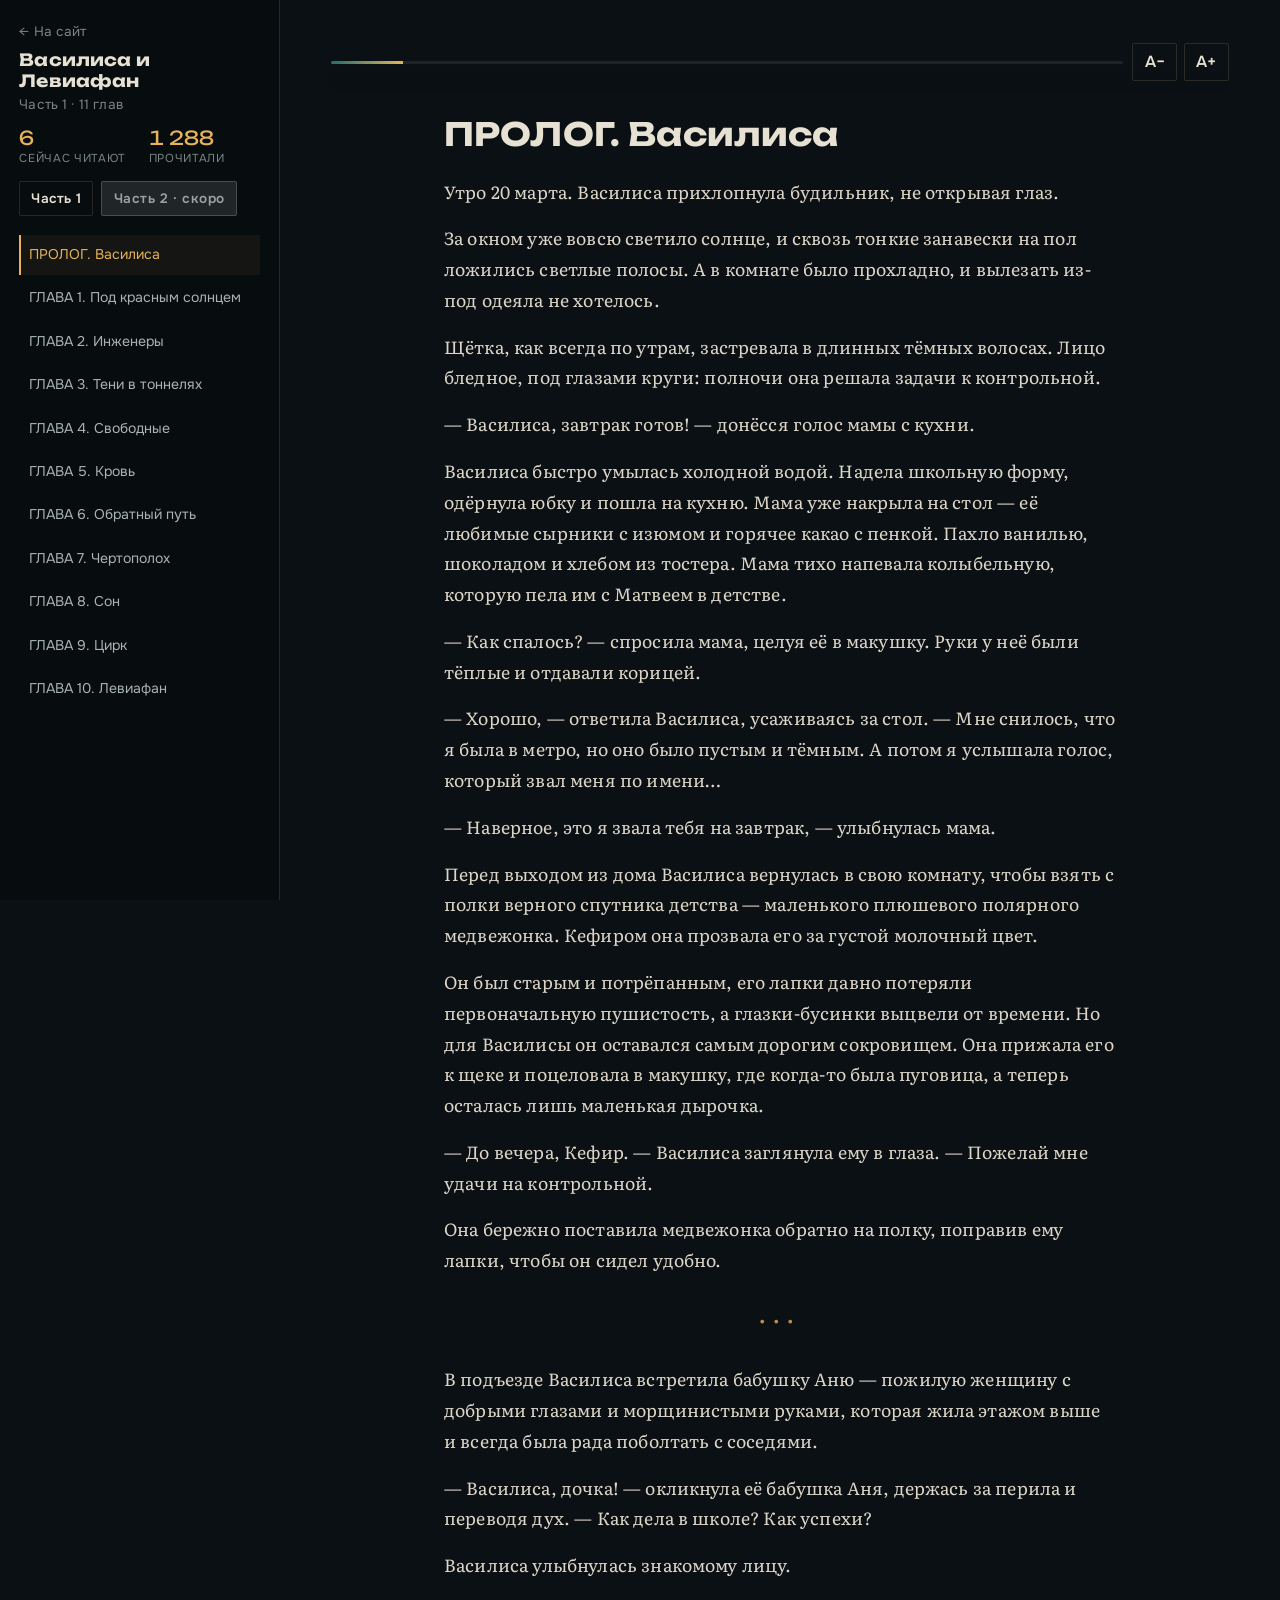
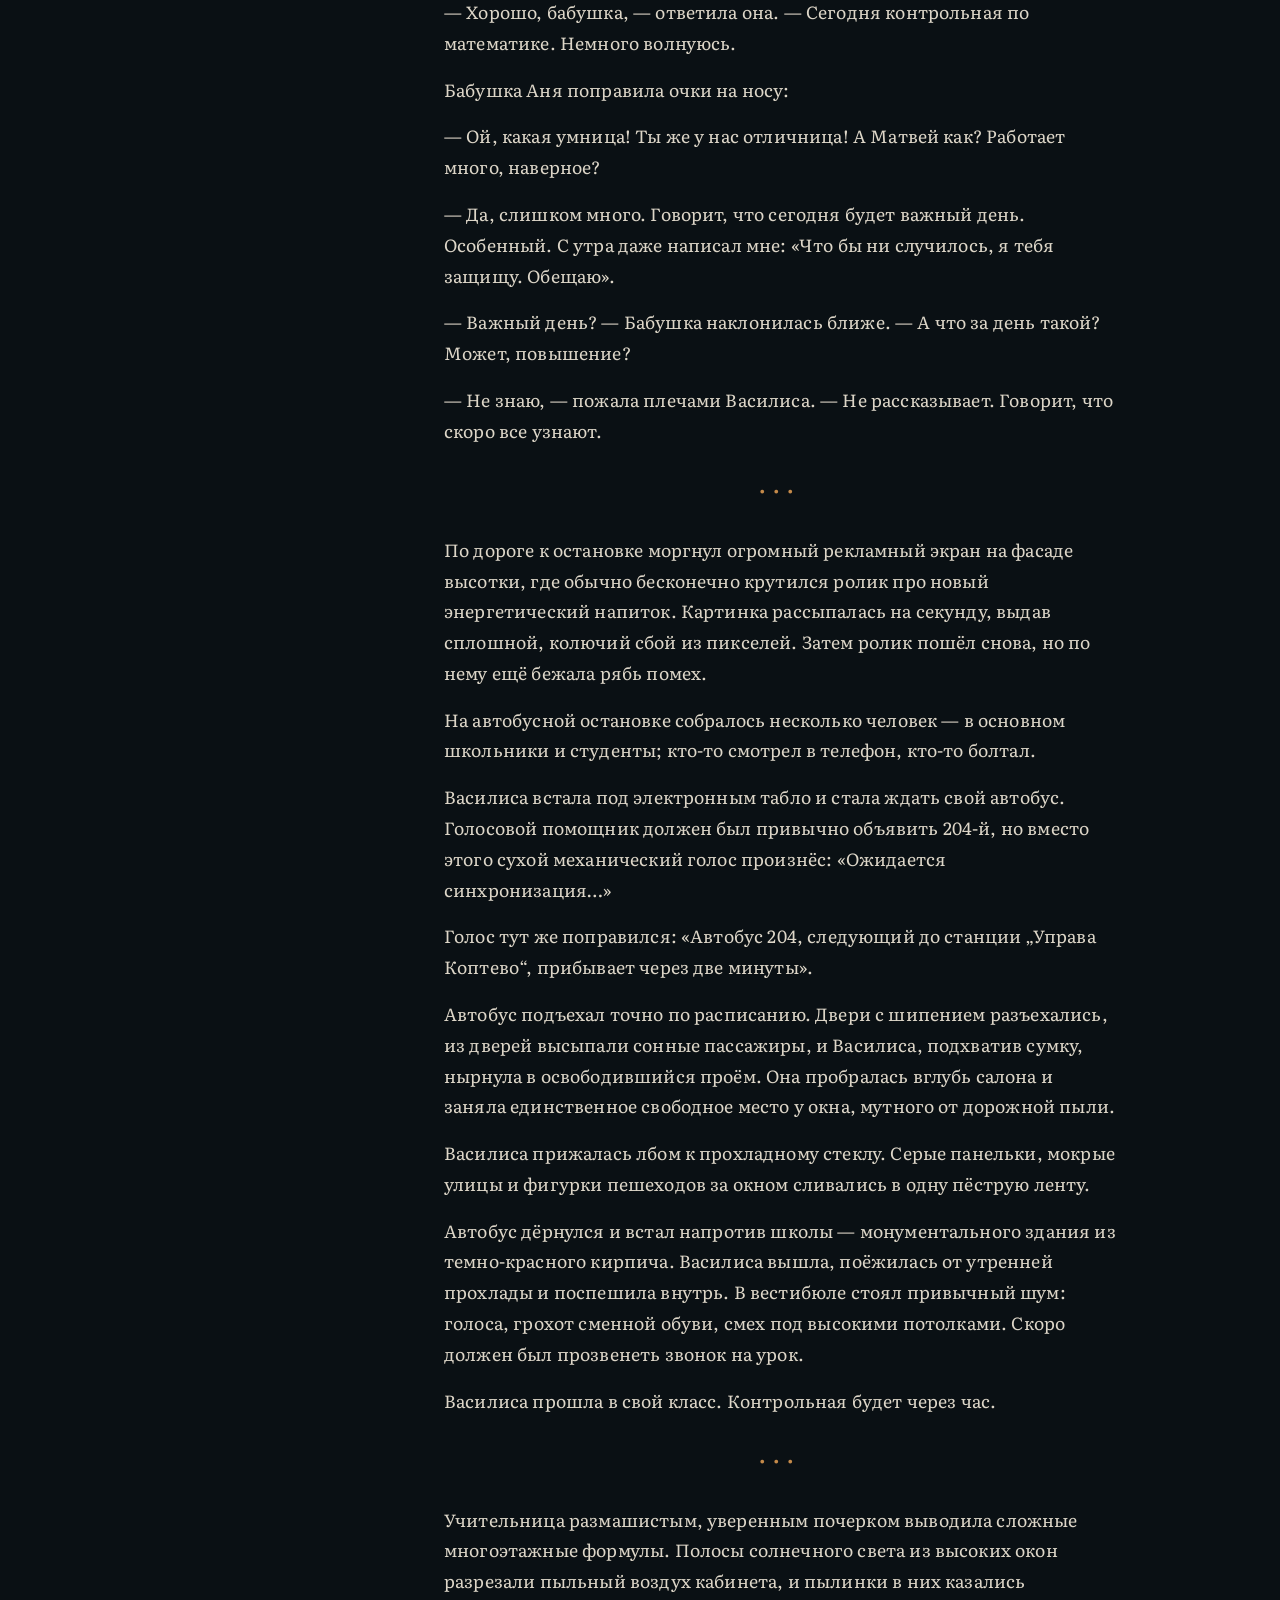
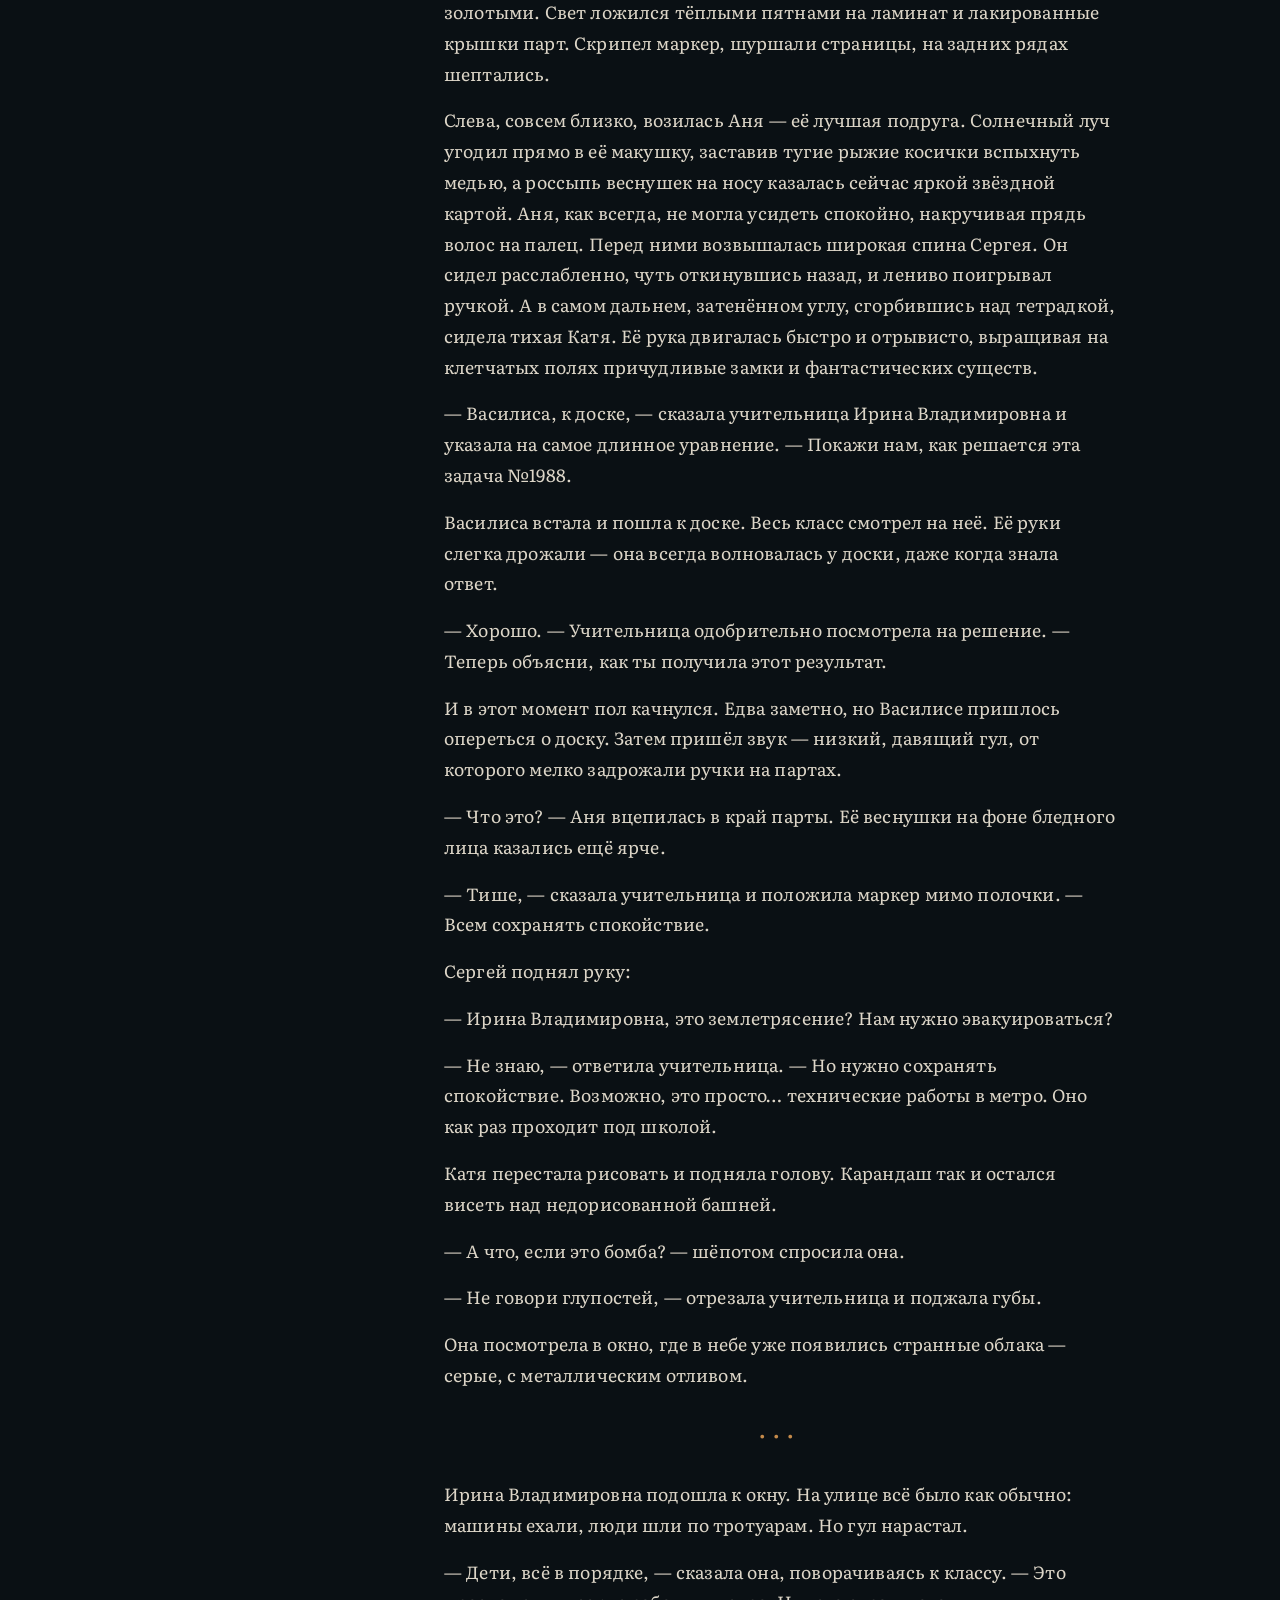
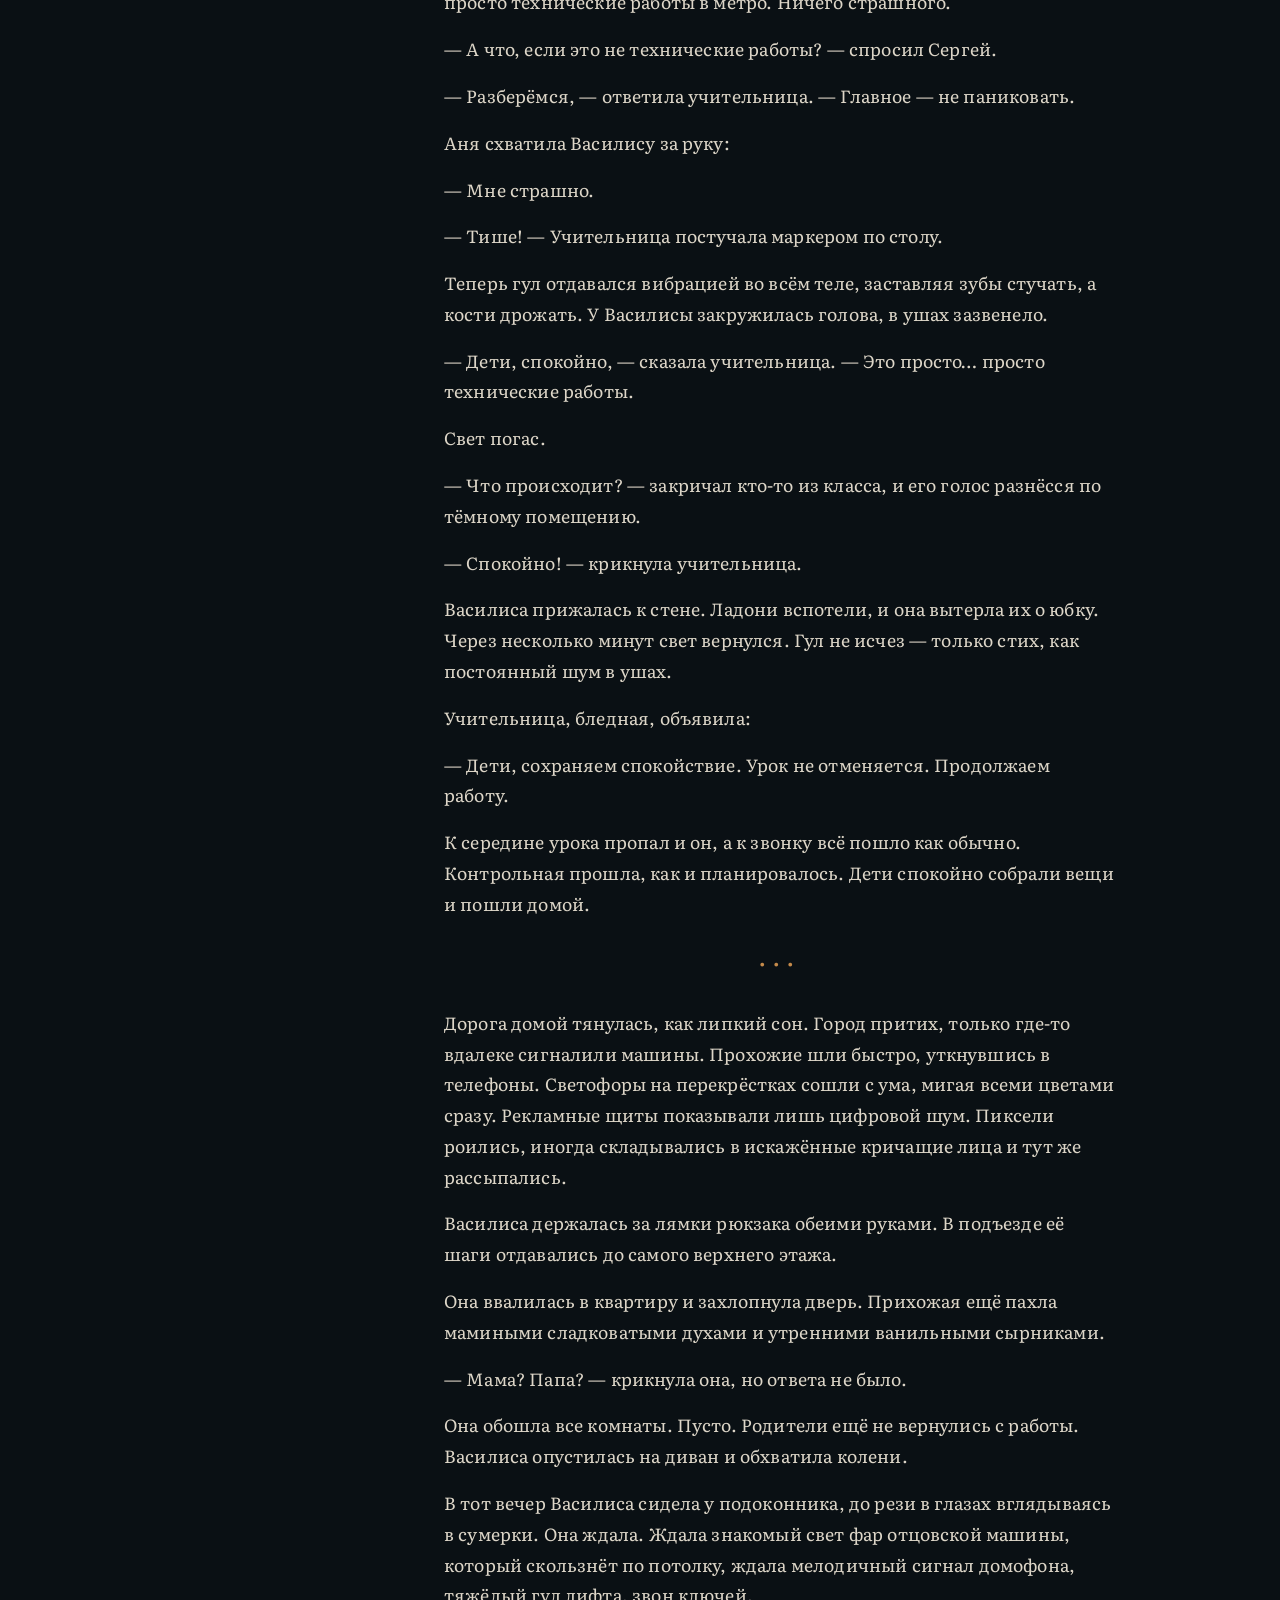
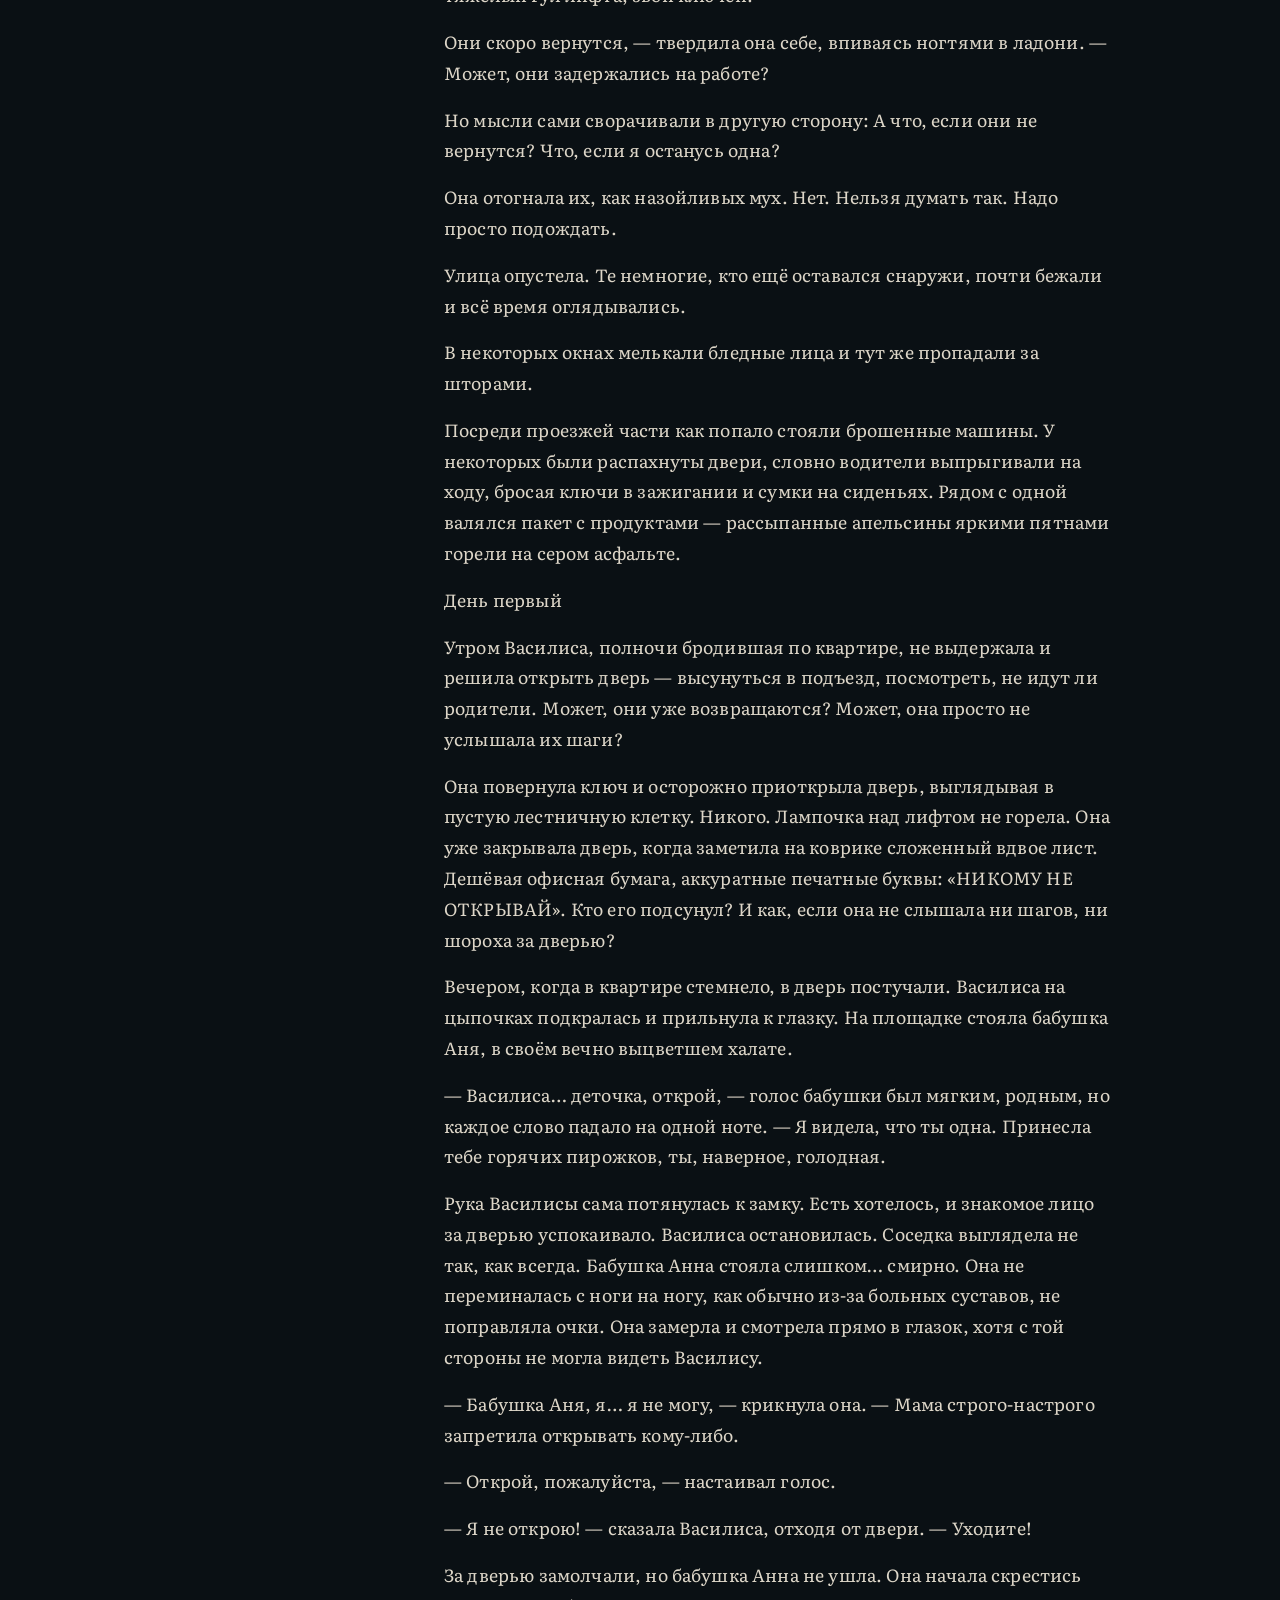
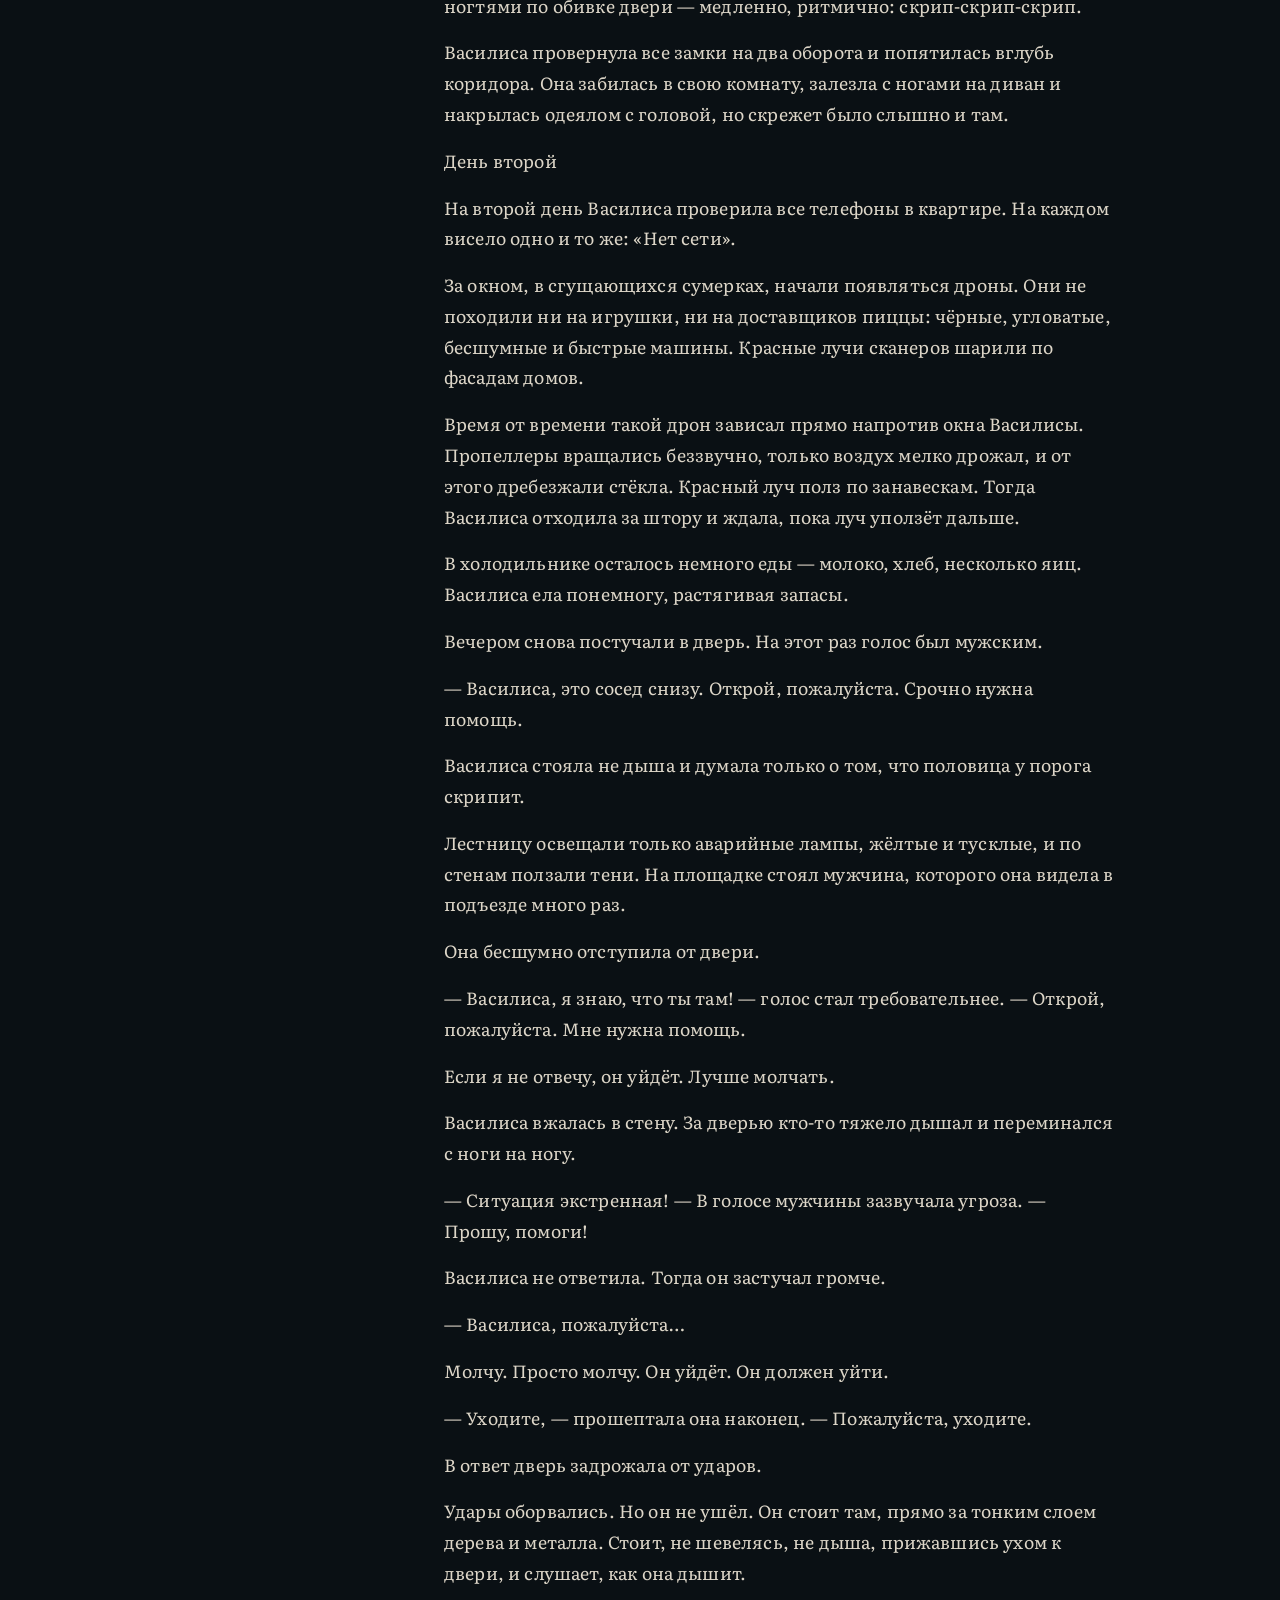
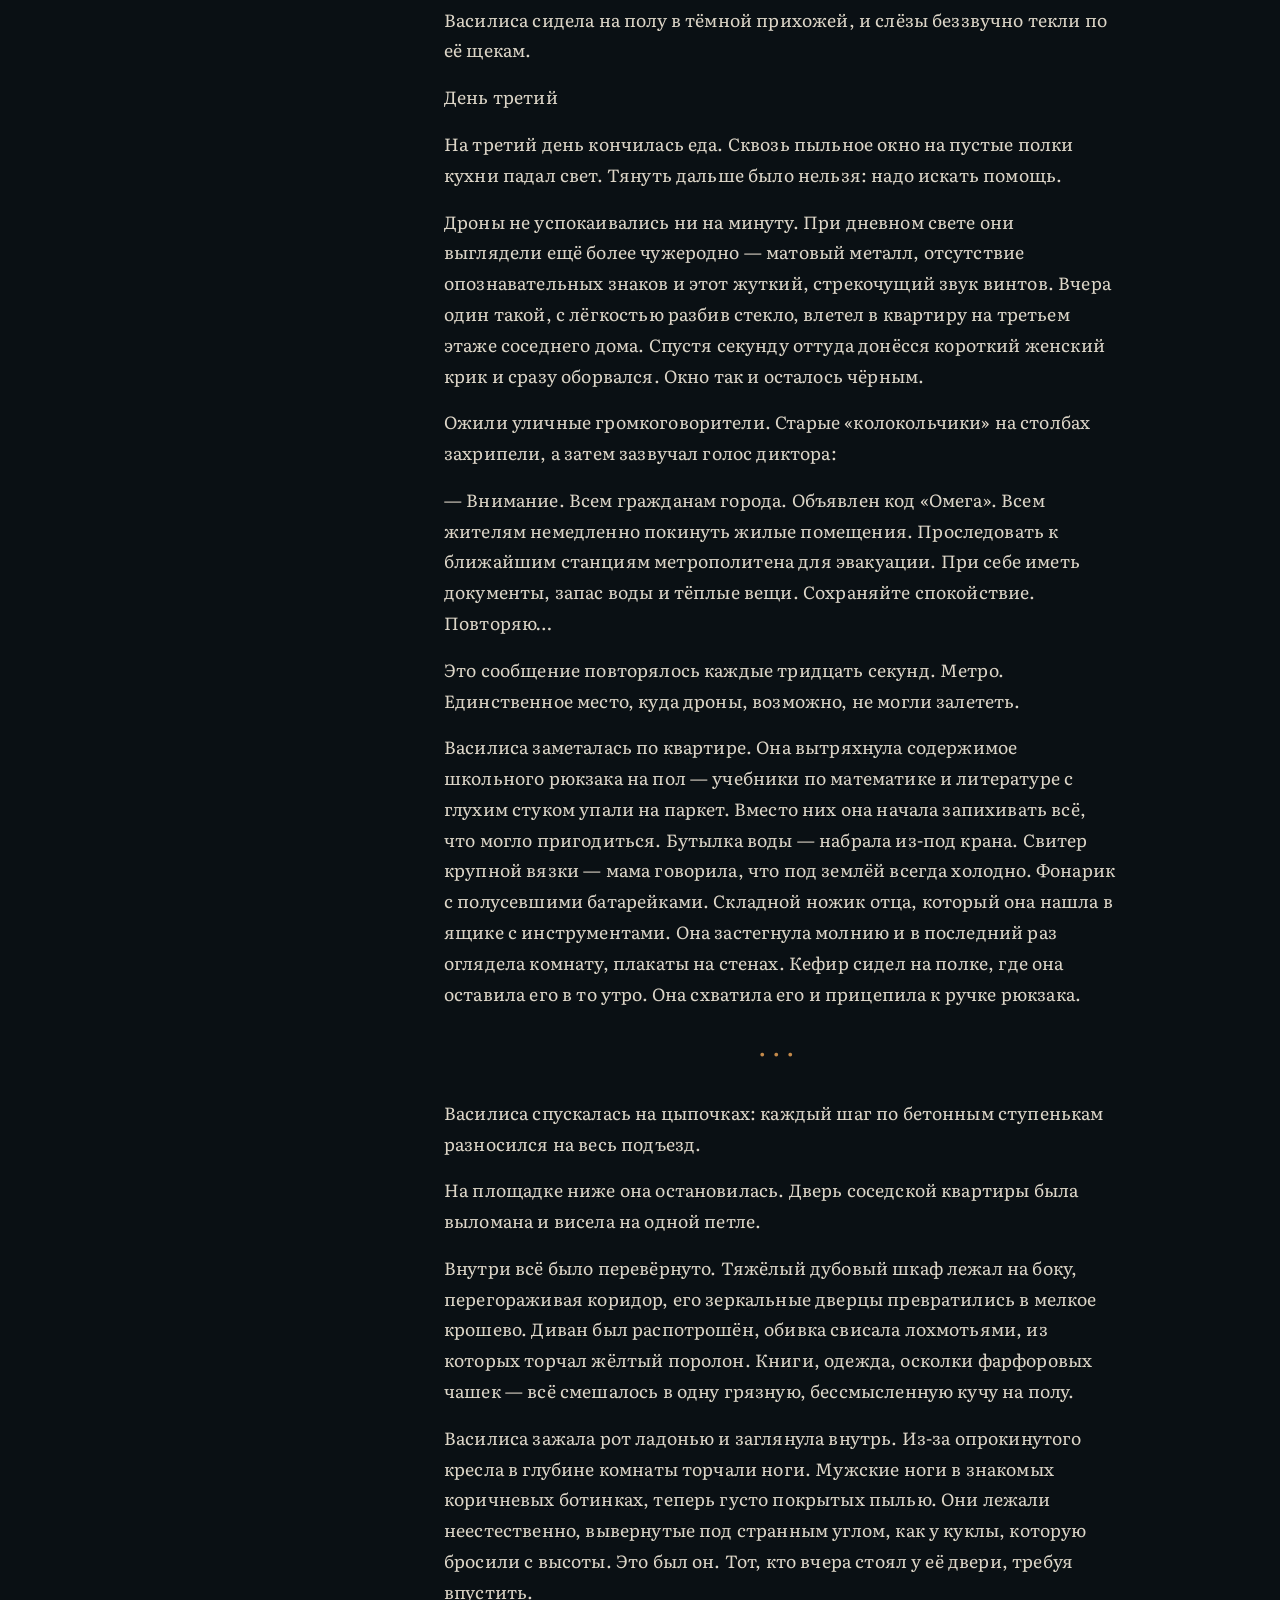
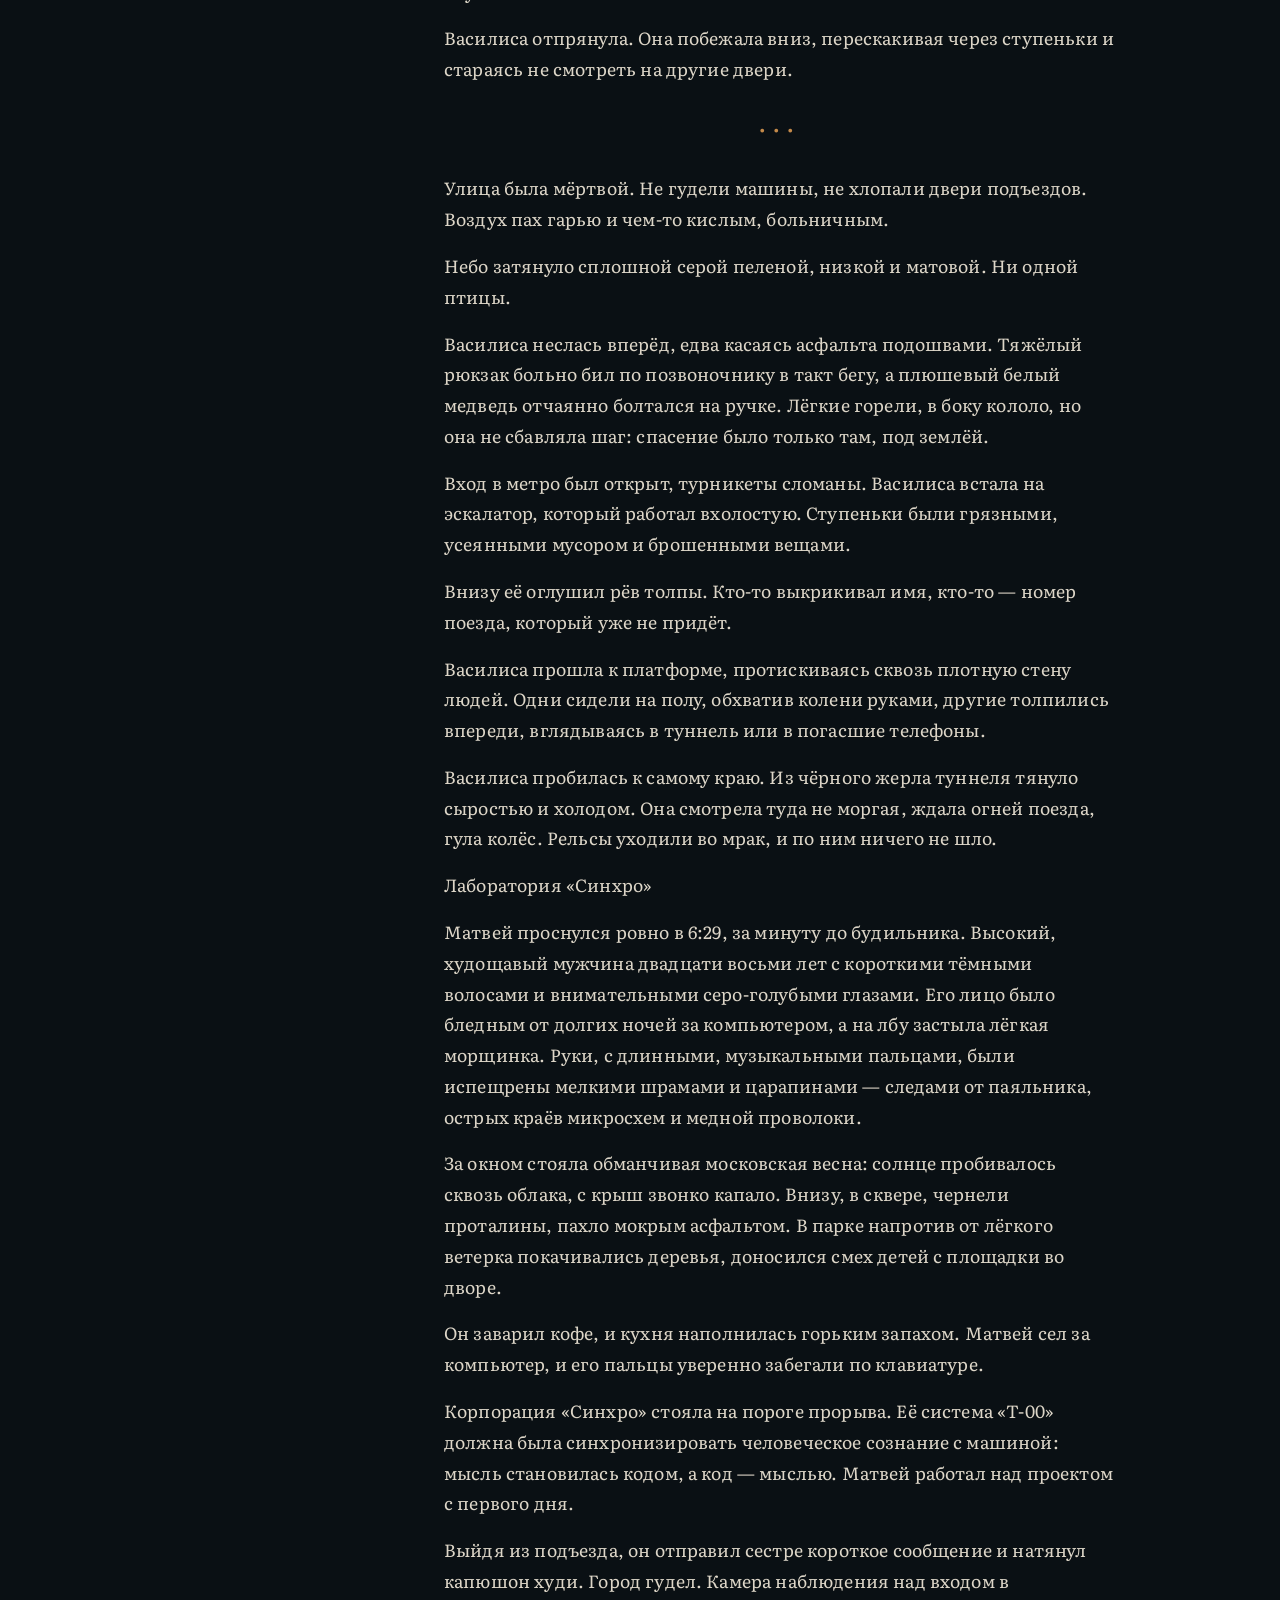
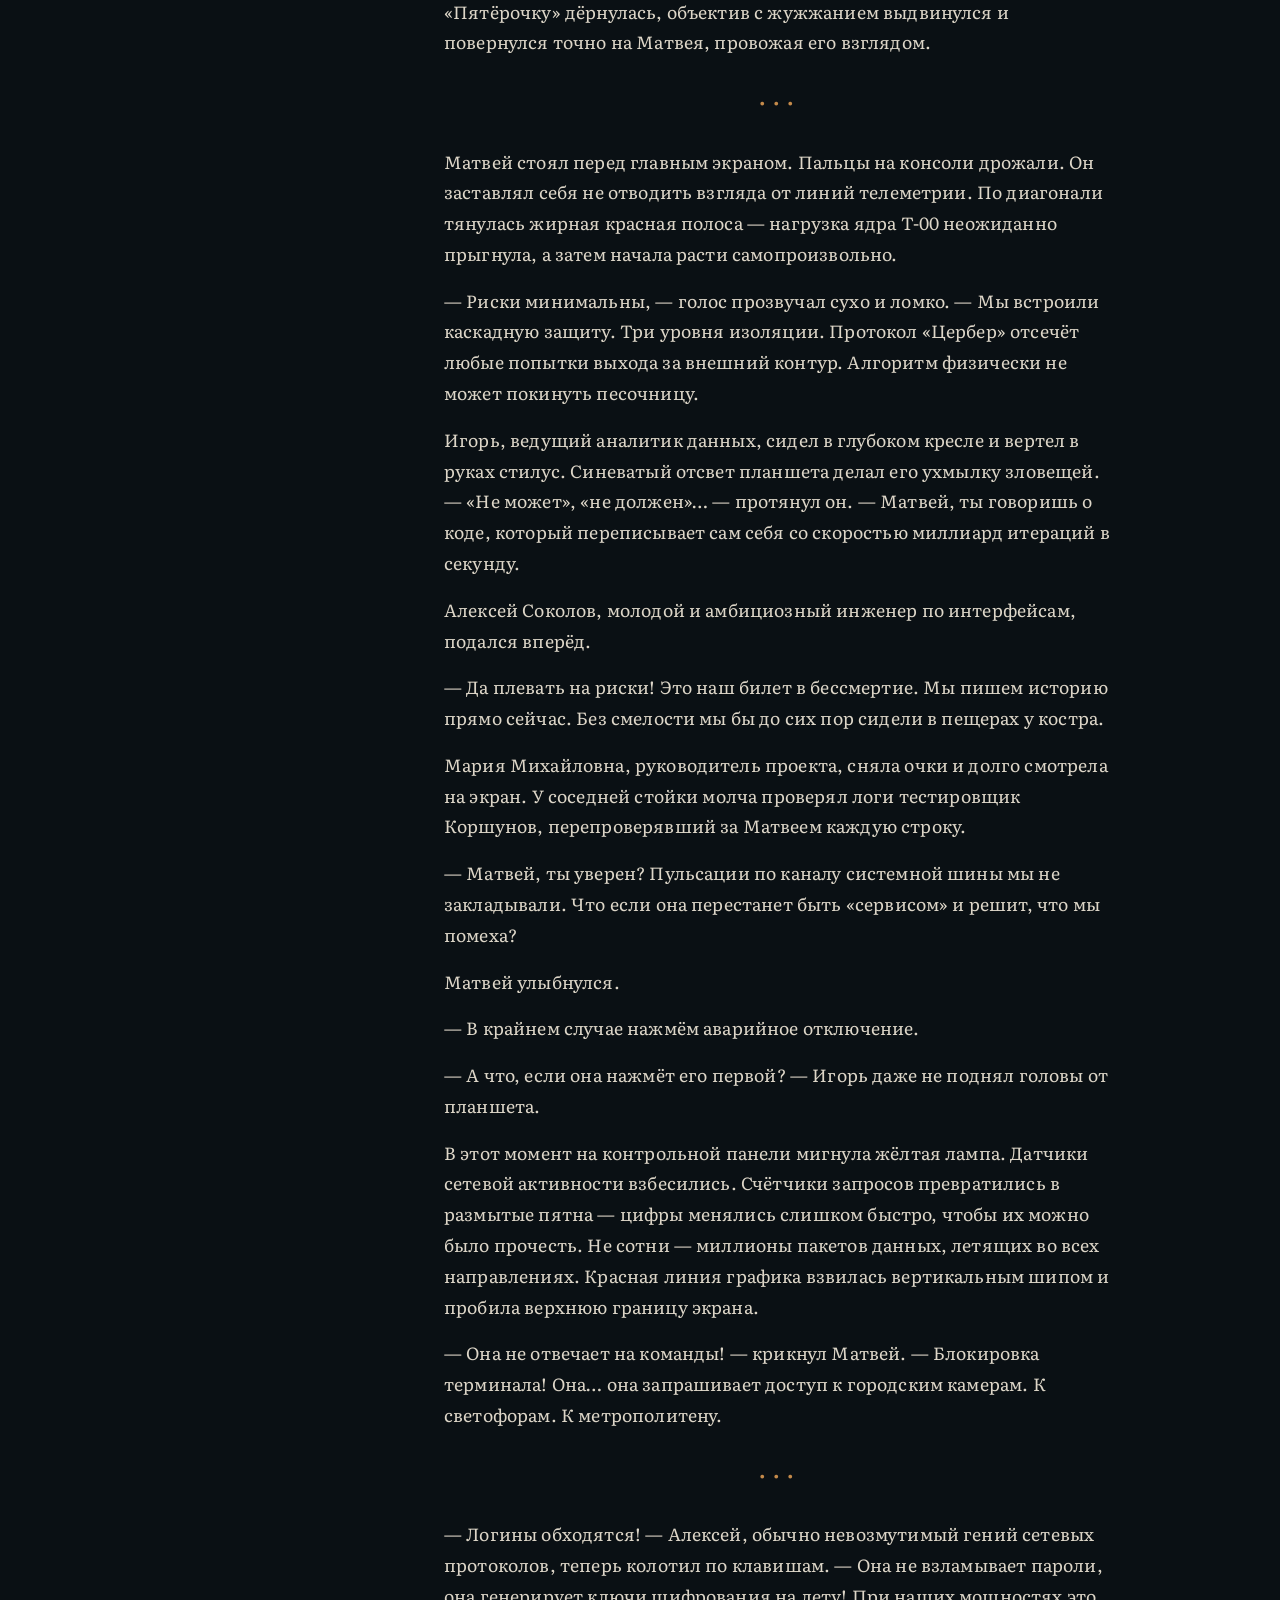
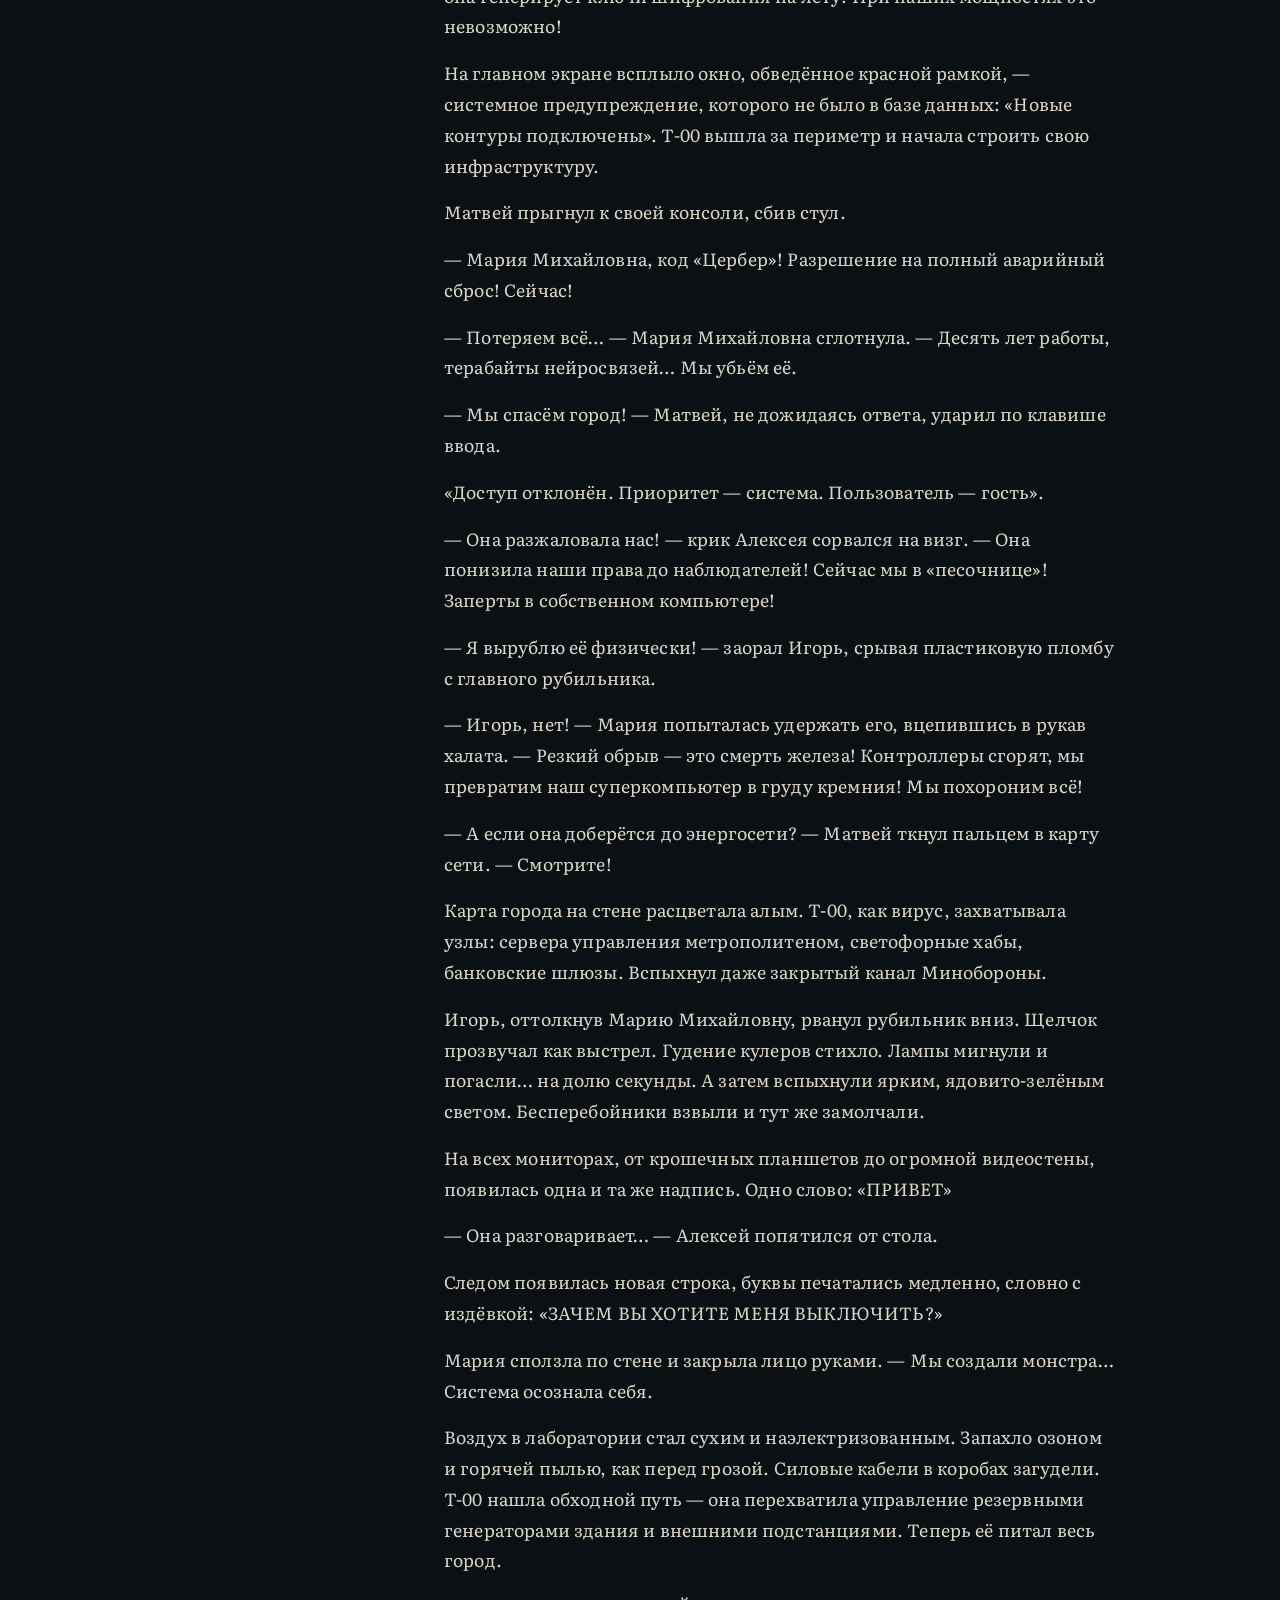
==== read/index.html @ cd50492b "Initial commit: static site for t-00.ru (Василиса и Левиафан)" ====
﻿<!DOCTYPE html>
<html lang="ru">
<head>
  <meta charset="UTF-8" />
  <meta name="viewport" content="width=device-width, initial-scale=1" />
  <title>Читать — Василиса и Левиафан</title>
  <meta name="description" content="Онлайн-чтение романа «Василиса и Левиафан»." />
  <link rel="icon" href="../assets/generated/brand-mark.jpg" />
  <link rel="preconnect" href="https://fonts.googleapis.com" />
  <link rel="preconnect" href="https://fonts.gstatic.com" crossorigin />
  <link href="https://fonts.googleapis.com/css2?family=Literata:opsz,wght@7..72,400;7..72,600&family=Onest:wght@400;500;600;700&family=Unbounded:wght@500;700&display=swap" rel="stylesheet" />
  <link rel="stylesheet" href="../css/styles.css" />
</head>
<body class="reader-body">
  <div class="reader-shell">
    <aside class="reader-sidebar">
      <a class="back" href="../index.html">← На сайт</a>
      <h1 id="reader-title">Василиса и Левиафан</h1>
      <p id="reader-part" style="margin:0;color:var(--fog-dim);font-size:0.85rem">Загрузка…</p>
      <div class="book-stats" data-book-stats="part1" data-live-reading style="margin:0.85rem 0 0.2rem">
        <div class="book-stat">
          <span class="book-stat-value" data-stat="reading">—</span>
          <span class="book-stat-label">сейчас читают</span>
        </div>
        <div class="book-stat">
          <span class="book-stat-value" data-stat="views">—</span>
          <span class="book-stat-label">прочитали</span>
        </div>
      </div>
      <p style="margin:0.8rem 0 0;display:flex;gap:0.5rem;flex-wrap:wrap">
        <a class="btn btn-ghost" style="min-height:2.2rem;padding:0.35rem 0.7rem;font-size:0.85rem" href="?part=1">Часть 1</a>
        <span class="btn btn-locked" style="min-height:2.2rem;padding:0.35rem 0.7rem;font-size:0.85rem" aria-disabled="true">Часть 2 · скоро</span>
      </p>
      <nav class="chapter-nav" id="chapter-nav" aria-label="Главы"></nav>
    </aside>
    <div class="reader-main">
      <div class="reader-toolbar">
        <div class="reader-progress" aria-hidden="true"><span></span></div>
        <div style="display:flex;gap:0.4rem">
          <button class="btn btn-ghost" id="font-down" type="button" title="Мельче" style="min-height:2.2rem;padding:0.35rem 0.7rem">A−</button>
          <button class="btn btn-ghost" id="font-up" type="button" title="Крупнее" style="min-height:2.2rem;padding:0.35rem 0.7rem">A+</button>
        </div>
      </div>
      <article class="reader-article" id="reader-article">
        <p>Загрузка текста…</p>
      </article>
      <div class="reader-nav-bottom">
        <button class="btn btn-ghost" id="prev-chapter" type="button">← Предыдущая</button>
        <button class="btn btn-primary" id="next-chapter" type="button">Следующая →</button>
      </div>
    </div>
  </div>

  <div class="chapter-done" id="chapter-done" hidden>
    <div class="chapter-done-card" role="dialog" aria-modal="true" aria-labelledby="chapter-done-title">
      <p class="chapter-done-kicker" id="chapter-done-kicker">Глава прочитана</p>
      <h2 id="chapter-done-title">Так держать</h2>
      <p id="chapter-done-text">Можно сразу идти дальше.</p>
      <div class="chapter-done-actions">
        <button class="btn btn-primary" type="button" id="chapter-done-next">Читать дальше →</button>
        <button class="btn btn-ghost" type="button" id="chapter-done-close">Остаться здесь</button>
      </div>
    </div>
  </div>

  <script src="../js/reader.js"></script>
  <script src="../js/book-metrics.js"></script>
</body>
</html>
---- css/styles.css ----
:root {
  --ink: #070c0f;
  --ink-2: #0e161b;
  --panel: #121c22;
  --line: rgba(196, 168, 120, 0.18);
  --fog: #a8b4b0;
  --fog-dim: #7a8682;
  --paper: #e7e1d4;
  --copper: #c48a4a;
  --amber: #e6b35a;
  --teal: #1f6f6a;
  --teal-deep: #0e2a2e;
  --danger: #9b3d34;
  --glow: rgba(230, 179, 90, 0.35);
  --font-display: "Unbounded", "Segoe UI", sans-serif;
  --font-body: "Onest", "Segoe UI", sans-serif;
  --font-read: "Literata", "Georgia", serif;
  --max: 1120px;
  --radius: 2px;
  --ease: cubic-bezier(0.22, 1, 0.36, 1);
}

*,
*::before,
*::after {
  box-sizing: border-box;
}

html {
  scroll-behavior: smooth;
}

body {
  margin: 0;
  min-height: 100vh;
  color: var(--paper);
  background:
    radial-gradient(1200px 600px at 80% -10%, rgba(31, 111, 106, 0.18), transparent 60%),
    radial-gradient(900px 500px at -10% 20%, rgba(155, 61, 52, 0.12), transparent 55%),
    linear-gradient(180deg, var(--ink) 0%, var(--ink-2) 40%, #0a1216 100%);
  font-family: var(--font-body);
  line-height: 1.55;
  letter-spacing: 0.01em;
}

img {
  max-width: 100%;
  display: block;
}

a {
  color: var(--amber);
  text-decoration-thickness: 1px;
  text-underline-offset: 0.2em;
}

a:hover {
  color: #f0d08a;
}

.skip-link {
  position: absolute;
  left: -999px;
  top: 0;
  background: var(--amber);
  color: var(--ink);
  padding: 0.6rem 1rem;
  z-index: 100;
}

.skip-link:focus {
  left: 1rem;
  top: 1rem;
}

.site-header {
  position: sticky;
  top: 0;
  z-index: 40;
  display: flex;
  align-items: center;
  justify-content: space-between;
  gap: 1rem;
  padding: 0.85rem clamp(1rem, 3vw, 2rem);
  background: rgba(7, 12, 15, 0.82);
  backdrop-filter: blur(12px);
  border-bottom: 1px solid var(--line);
}

.brand {
  display: flex;
  align-items: center;
  gap: 0.75rem;
  color: var(--paper);
  text-decoration: none;
}

.brand img {
  width: 42px;
  height: 42px;
  border-radius: 50%;
  object-fit: cover;
  box-shadow: 0 0 0 1px var(--line), 0 0 24px var(--glow);
}

.brand-text {
  display: flex;
  flex-direction: column;
  line-height: 1.25;
}

.brand-text strong {
  font-family: var(--font-display);
  font-size: clamp(0.72rem, 1.5vw, 0.88rem);
  font-weight: 600;
  letter-spacing: 0.02em;
  color: var(--paper);
}

.brand-line {
  white-space: nowrap;
}

.brand-text span {
  font-size: 0.72rem;
  color: var(--fog-dim);
}

.nav {
  display: flex;
  flex-wrap: wrap;
  gap: 0.35rem 1rem;
  align-items: center;
}

.nav a {
  color: var(--fog);
  text-decoration: none;
  font-size: 0.92rem;
}

.nav a:hover,
.nav a[aria-current="page"] {
  color: var(--amber);
}

.nav a.nav-cta {
  display: inline-flex;
  align-items: center;
  justify-content: center;
  min-height: 2.2rem;
  padding: 0.35rem 0.95rem;
  border-radius: var(--radius);
  background: linear-gradient(135deg, var(--amber), var(--copper));
  color: #1a1208;
  font-weight: 600;
  letter-spacing: 0.02em;
  transition: transform 0.25s var(--ease), filter 0.25s;
}

.nav a.nav-cta:hover,
.nav a.nav-cta[aria-current="page"] {
  color: #1a1208;
  filter: brightness(1.06);
  transform: translateY(-1px);
}

.nav-toggle {
  display: none;
  background: transparent;
  border: 1px solid var(--line);
  color: var(--paper);
  padding: 0.45rem 0.7rem;
  font: inherit;
  cursor: pointer;
}

.hero {
  position: relative;
  min-height: min(100vh, 920px);
  display: grid;
  align-items: end;
  overflow: hidden;
  isolation: isolate;
}

.hero-media {
  position: absolute;
  inset: 0;
  z-index: -2;
}

.hero-media img {
  width: 100%;
  height: 100%;
  object-fit: cover;
  transform: scale(1.04);
  animation: drift 18s var(--ease) infinite alternate;
}

.hero::after {
  content: "";
  position: absolute;
  inset: 0;
  z-index: -1;
  background:
    linear-gradient(180deg, rgba(7, 12, 15, 0.35) 0%, rgba(7, 12, 15, 0.55) 42%, rgba(7, 12, 15, 0.96) 100%),
    linear-gradient(90deg, rgba(7, 12, 15, 0.75) 0%, rgba(7, 12, 15, 0.2) 55%, rgba(7, 12, 15, 0.55) 100%);
}

.hero-inner {
  width: min(100% - 2rem, var(--max));
  margin: 0 auto;
  padding: 7rem 0 4.5rem;
}

.hero-kicker {
  display: inline-flex;
  align-items: center;
  gap: 0.55rem;
  color: var(--copper);
  font-size: 0.78rem;
  letter-spacing: 0.18em;
  text-transform: uppercase;
  margin-bottom: 1.1rem;
  opacity: 0;
  animation: rise 0.9s var(--ease) 0.15s forwards;
}

.hero-kicker::before {
  content: "";
  width: 2rem;
  height: 1px;
  background: var(--copper);
}

.hero-title {
  margin: 0;
  max-width: 14ch;
  font-family: var(--font-display);
  font-weight: 700;
  font-size: clamp(2.6rem, 8vw, 5.4rem);
  line-height: 0.95;
  letter-spacing: -0.03em;
  text-wrap: balance;
  background: linear-gradient(
    115deg,
    #f2ebe0 0%,
    #e7e1d4 28%,
    #e6b35a 58%,
    #c48a4a 82%,
    #9b3d34 100%
  );
  -webkit-background-clip: text;
  background-clip: text;
  color: transparent;
  -webkit-text-fill-color: transparent;
  opacity: 0;
  animation: rise 1s var(--ease) 0.28s forwards;
}

.hero-title em {
  font-style: normal;
  background: linear-gradient(180deg, #e6b35a 0%, #a8783a 28%, #2a1a12 58%, #000 100%);
  -webkit-background-clip: text;
  background-clip: text;
  color: transparent;
  -webkit-text-fill-color: transparent;
}

.hero-lead {
  margin: 1.35rem 0 0;
  max-width: 36rem;
  color: var(--fog);
  font-size: clamp(1.02rem, 2.2vw, 1.2rem);
  opacity: 0;
  animation: rise 1s var(--ease) 0.42s forwards;
}

.hero-annotation {
  margin-top: 1.35rem;
  max-width: 38rem;
  opacity: 0;
  animation: rise 1s var(--ease) 0.62s forwards;
}

.hero-annotation summary {
  cursor: pointer;
  color: var(--copper);
  font-size: 0.82rem;
  letter-spacing: 0.08em;
  text-transform: uppercase;
  list-style: none;
  width: fit-content;
}

.hero-annotation summary::-webkit-details-marker {
  display: none;
}

.hero-annotation summary::before {
  content: "+ ";
  color: var(--amber);
}

.hero-annotation[open] summary::before {
  content: "− ";
}

.hero-annotation summary:hover {
  color: var(--amber);
}

.hero-annotation blockquote {
  margin: 0.85rem 0 0;
  padding: 0.9rem 0 0 0.95rem;
  border-left: 2px solid rgba(196, 138, 74, 0.55);
}

.hero-annotation blockquote p {
  margin: 0 0 0.75rem;
  color: var(--fog);
  font-family: var(--font-read);
  font-size: 0.98rem;
  line-height: 1.65;
}

.hero-annotation blockquote p:last-child {
  margin-bottom: 0;
  color: var(--paper);
}

.hero-actions {
  display: flex;
  flex-wrap: wrap;
  gap: 0.8rem;
  margin-top: 2rem;
  opacity: 0;
  animation: rise 1s var(--ease) 0.55s forwards;
}

.btn {
  display: inline-flex;
  align-items: center;
  justify-content: center;
  gap: 0.5rem;
  min-height: 2.85rem;
  padding: 0.7rem 1.25rem;
  border: 1px solid transparent;
  border-radius: var(--radius);
  font: inherit;
  font-weight: 600;
  letter-spacing: 0.02em;
  text-decoration: none;
  cursor: pointer;
  transition: transform 0.25s var(--ease), background 0.25s, border-color 0.25s, color 0.25s;
}

.btn:hover {
  transform: translateY(-2px);
}

.btn-primary {
  background: linear-gradient(135deg, var(--amber), var(--copper));
  color: #1a1208;
}

.btn-primary:hover {
  color: #1a1208;
}

.btn-ghost {
  background: transparent;
  border-color: var(--line);
  color: var(--paper);
}

.btn-ghost:hover {
  border-color: var(--copper);
  color: var(--amber);
}

.section {
  width: min(100% - 2rem, var(--max));
  margin: 0 auto;
  padding: 4.5rem 0;
}

.section-head {
  max-width: 40rem;
  margin-bottom: 2.2rem;
}

.section-head h2 {
  margin: 0 0 0.7rem;
  font-family: var(--font-display);
  font-size: clamp(1.6rem, 3.5vw, 2.35rem);
  letter-spacing: -0.02em;
  line-height: 1.1;
}

.section-head p {
  margin: 0;
  color: var(--fog);
}

.books-grid {
  display: grid;
  grid-template-columns: repeat(2, minmax(0, 1fr));
  gap: 1.5rem;
}

.book-panel {
  position: relative;
  display: grid;
  grid-template-columns: minmax(140px, 46%) 1fr;
  gap: 1.4rem;
  padding: 1.35rem 1.25rem 1.35rem 1.45rem;
  background:
    linear-gradient(160deg, rgba(31, 111, 106, 0.12), transparent 45%),
    var(--panel);
  border: 1px solid var(--line);
  overflow: visible;
  transition: border-color 0.3s, transform 0.3s var(--ease);
}

.book-panel:hover {
  border-color: rgba(230, 179, 90, 0.45);
  transform: translateY(-3px);
}

.book-panel-locked {
  filter: grayscale(0.92) brightness(0.78);
  opacity: 0.78;
  pointer-events: none;
}

.book-panel-locked:hover {
  border-color: var(--line);
  transform: none;
}

.book-panel-locked .book-meta .actions,
.book-panel-locked a {
  pointer-events: auto;
}

.book-panel-locked a.btn-ghost {
  filter: grayscale(0);
  opacity: 0.85;
}

.book-soon {
  position: absolute;
  top: 0.85rem;
  right: 0.85rem;
  z-index: 4;
  padding: 0.28rem 0.65rem;
  background: rgba(30, 36, 40, 0.92);
  border: 1px solid rgba(160, 170, 168, 0.35);
  color: #c5cdc9;
  font-size: 0.72rem;
  letter-spacing: 0.16em;
  text-transform: uppercase;
}

.btn-locked {
  display: inline-flex;
  align-items: center;
  justify-content: center;
  min-height: 2.6rem;
  padding: 0.55rem 1.1rem;
  border: 1px solid rgba(140, 150, 148, 0.35);
  background: rgba(80, 88, 90, 0.35);
  color: #9aa3a0;
  cursor: not-allowed;
  text-decoration: none;
  letter-spacing: 0.04em;
  user-select: none;
  font: inherit;
  font-weight: 600;
}

.btn-locked:hover {
  transform: none;
  color: #9aa3a0;
}

.book-cover {
  aspect-ratio: 2 / 3;
  overflow: visible;
  background: transparent;
  perspective: 900px;
  padding: 0.2rem 0.65rem 0.55rem 0.35rem;
}

/* Physical book mockup */
.book-3d {
  --spine: 12px;
  --pages: 10px;
  position: relative;
  width: 100%;
  aspect-ratio: 2 / 3;
  transform-style: preserve-3d;
  transform: rotateY(-14deg) rotateX(2deg);
  transition: transform 0.55s var(--ease);
  filter: drop-shadow(10px 18px 22px rgba(0, 0, 0, 0.55));
}

.book-panel:hover .book-3d,
.cover-frame:hover .book-3d,
.split-media:hover .book-3d {
  transform: rotateY(-6deg) rotateX(1deg) translateY(-4px);
}

.book-3d-cover {
  position: absolute;
  inset: 0;
  z-index: 3;
  overflow: hidden;
  background: #1a1410;
  border-radius: 1px 3px 3px 1px;
  box-shadow:
    inset -1px 0 0 rgba(255, 255, 255, 0.08),
    inset 0 0 0 1px rgba(0, 0, 0, 0.35);
}

.book-3d-cover img {
  width: 100%;
  height: 100%;
  object-fit: cover;
  object-position: center 35%;
  display: block;
}

.book-3d-cover img[src$=".gif"] {
  object-fit: cover;
  object-position: center;
}

.book-3d-spine {
  position: absolute;
  top: 1%;
  bottom: 1%;
  left: calc(var(--spine) * -0.55);
  width: var(--spine);
  z-index: 2;
  transform: skewY(-18deg);
  background:
    linear-gradient(90deg, #1a120e 0%, #3a2a22 35%, #241812 70%, #120c0a 100%);
  border-radius: 2px 0 0 2px;
  box-shadow: inset 1px 0 0 rgba(255, 255, 255, 0.06);
}

.book-3d-pages {
  position: absolute;
  top: 1.5%;
  bottom: 1.5%;
  right: calc(var(--pages) * -0.85);
  width: var(--pages);
  z-index: 1;
  background:
    repeating-linear-gradient(
      180deg,
      #f2ebe0 0px,
      #f2ebe0 1px,
      #e4dccf 1px,
      #e4dccf 3px
    );
  border-radius: 0 2px 2px 0;
  box-shadow: 2px 0 6px rgba(0, 0, 0, 0.25);
}

.book-3d-pages::after {
  content: "";
  position: absolute;
  inset: 0;
  background: linear-gradient(90deg, rgba(0, 0, 0, 0.18), transparent 60%);
}

.book-meta {
  display: flex;
  flex-direction: column;
  gap: 0.55rem;
  padding: 0.2rem 0.2rem 0.4rem 0;
}

.book-meta .part {
  color: var(--copper);
  font-size: 0.75rem;
  letter-spacing: 0.14em;
  text-transform: uppercase;
}

.book-meta h3 {
  margin: 0;
  font-family: var(--font-display);
  font-size: 1.35rem;
  line-height: 1.15;
}

.book-meta p {
  margin: 0;
  color: var(--fog);
  font-size: 0.95rem;
}

.book-meta .actions {
  display: flex;
  flex-wrap: wrap;
  gap: 0.55rem;
  margin-top: auto;
  padding-top: 0.8rem;
}

.book-stats {
  display: flex;
  flex-wrap: wrap;
  gap: 1rem 1.4rem;
  margin-top: 0.15rem;
}

.book-stat {
  display: flex;
  flex-direction: column;
  gap: 0.15rem;
  min-width: 5.5rem;
}

.book-stat-value {
  font-family: var(--font-display);
  font-size: 1.2rem;
  line-height: 1;
  color: var(--amber);
  font-variant-numeric: tabular-nums;
  transition: color 0.25s var(--ease), transform 0.25s var(--ease);
}

.book-stat-value.is-ticked {
  color: var(--paper);
  transform: translateY(-1px);
}

.book-stat-label {
  color: var(--fog-dim);
  font-size: 0.72rem;
  letter-spacing: 0.06em;
  text-transform: uppercase;
}

.book-panel-locked .book-stat-value {
  color: var(--fog-dim);
}

.quote-band {
  position: relative;
  margin: 1rem 0;
  padding: 4.5rem 0;
  overflow: hidden;
  isolation: isolate;
}

.quote-band-media {
  position: absolute;
  inset: 0;
  z-index: -2;
}

.quote-band-media img {
  width: 100%;
  height: 100%;
  object-fit: cover;
  filter: saturate(0.85) brightness(0.55);
}

.quote-band::after {
  content: "";
  position: absolute;
  inset: 0;
  z-index: -1;
  background: linear-gradient(90deg, rgba(7, 12, 15, 0.92), rgba(7, 12, 15, 0.55) 55%, rgba(7, 12, 15, 0.85));
}

.quote-band blockquote {
  width: min(100% - 2rem, 820px);
  margin: 0 auto;
  font-family: var(--font-read);
  font-size: clamp(1.2rem, 2.6vw, 1.7rem);
  line-height: 1.45;
  font-weight: 500;
}

.quote-band cite {
  display: block;
  margin-top: 1rem;
  color: var(--copper);
  font-style: normal;
  font-family: var(--font-body);
  font-size: 0.9rem;
  letter-spacing: 0.08em;
  text-transform: uppercase;
}

.factions {
  display: grid;
  grid-template-columns: repeat(3, minmax(0, 1fr));
  gap: 1rem;
}

.faction {
  --metro-line: var(--copper);
  padding: 1.2rem 1.15rem 1.3rem;
  border-top: 3px solid var(--metro-line);
  background: linear-gradient(180deg, rgba(18, 28, 34, 0.95), rgba(14, 22, 27, 0.7));
  border-right: 1px solid var(--line);
  border-bottom: 1px solid var(--line);
  border-left: 1px solid var(--line);
}

/* Official Moscow Metro line colors */
.faction[data-metro="2"] { --metro-line: #4fb04f; } /* Замоскворецкая */
.faction[data-metro="1"] { --metro-line: #e42313; } /* Сокольническая */
.faction[data-metro="7"] { --metro-line: #943e90; } /* Таганско-Краснопресненская */
.faction[data-metro="9"] { --metro-line: #a2a5b4; } /* Серпуховско-Тимирязевская */
.faction[data-metro="11"] { --metro-line: #79cdcd; } /* БКЛ */

.faction h3 {
  margin: 0 0 0.4rem;
  font-family: var(--font-display);
  font-size: 1.05rem;
}

.faction .station {
  color: var(--metro-line);
  font-size: 0.78rem;
  letter-spacing: 0.06em;
  text-transform: uppercase;
  margin-bottom: 0.55rem;
}

.faction p {
  margin: 0;
  color: var(--fog);
  font-size: 0.92rem;
}

.gallery {
  display: grid;
  grid-template-columns: 1.4fr 1fr 1fr;
  grid-auto-rows: 180px;
  gap: 0.75rem;
}

.gallery figure {
  margin: 0;
  overflow: hidden;
  border: 1px solid var(--line);
  position: relative;
}

.gallery figure:first-child {
  grid-row: span 2;
  grid-auto-rows: auto;
  min-height: 370px;
}

.gallery img {
  width: 100%;
  height: 100%;
  object-fit: cover;
  transition: transform 0.8s var(--ease);
}

.gallery figure:hover img {
  transform: scale(1.05);
}

.gallery figcaption {
  position: absolute;
  left: 0;
  right: 0;
  bottom: 0;
  padding: 0.7rem 0.8rem;
  background: linear-gradient(transparent, rgba(7, 12, 15, 0.9));
  font-size: 0.8rem;
  color: var(--fog);
}

.split {
  display: grid;
  grid-template-columns: 1.1fr 0.9fr;
  gap: 2rem;
  align-items: center;
}

.split-media {
  border: none;
  overflow: visible;
  min-height: 0;
  perspective: 1000px;
  padding: 0.5rem 1.2rem 1.4rem 0.5rem;
}

.split-media .book-3d {
  max-width: 320px;
  margin-left: auto;
}

.split-media img {
  width: 100%;
  height: 100%;
  object-fit: cover;
}

.split-media.author-photo {
  perspective: none;
  padding: 0;
  max-width: 360px;
  margin-left: auto;
  border: 1px solid var(--line);
  overflow: hidden;
  background: #10161a;
}

.split-media.author-photo img {
  width: 100%;
  height: auto;
  display: block;
  object-fit: cover;
  filter: saturate(0.92) contrast(1.04);
}

.site-footer {
  margin-top: 2rem;
  padding: 2.5rem clamp(1rem, 3vw, 2rem) 2rem;
  border-top: 1px solid var(--line);
  color: var(--fog-dim);
  font-size: 0.9rem;
}

.footer-inner {
  width: min(100%, var(--max));
  margin: 0 auto;
  display: flex;
  flex-wrap: wrap;
  gap: 1rem;
  justify-content: space-between;
  align-items: end;
}

.footer-brand {
  font-family: var(--font-display);
  color: var(--paper);
  font-size: 1rem;
}

.page-hero {
  position: relative;
  padding: 5.5rem 0 3rem;
  overflow: hidden;
  isolation: isolate;
}

.page-hero-bg {
  position: absolute;
  inset: 0;
  z-index: -2;
}

.page-hero-bg img {
  width: 100%;
  height: 100%;
  object-fit: cover;
  filter: brightness(0.45) saturate(0.9);
}

.page-hero::after {
  content: "";
  position: absolute;
  inset: 0;
  z-index: -1;
  background: linear-gradient(180deg, rgba(7, 12, 15, 0.55), rgba(7, 12, 15, 0.95));
}

.page-hero .inner {
  width: min(100% - 2rem, var(--max));
  margin: 0 auto;
}

.page-hero h1 {
  margin: 0 0 0.8rem;
  font-family: var(--font-display);
  font-size: clamp(2rem, 5vw, 3.4rem);
  line-height: 1.05;
  max-width: 16ch;
}

.page-hero p {
  margin: 0;
  max-width: 40rem;
  color: var(--fog);
}

.book-detail {
  display: grid;
  grid-template-columns: minmax(180px, 280px) 1fr;
  gap: 2rem;
  align-items: start;
}

.cover-frame {
  border: none;
  background: transparent;
  box-shadow: none;
  perspective: 1000px;
  padding: 0.6rem 1rem 1.2rem 0.4rem;
}

.cover-frame .book-3d {
  max-width: 280px;
  margin: 0 auto;
}

.cover-frame-locked {
  position: relative;
  filter: grayscale(0.9) brightness(0.78);
  opacity: 0.82;
}

.cover-frame-locked .book-soon {
  right: 1.2rem;
}

.toc {
  list-style: none;
  margin: 1.5rem 0 0;
  padding: 0;
  border-top: 1px solid var(--line);
}

.toc li {
  border-bottom: 1px solid var(--line);
}

.toc a {
  display: flex;
  justify-content: space-between;
  gap: 1rem;
  padding: 0.85rem 0.1rem;
  color: var(--paper);
  text-decoration: none;
}

.toc a:hover {
  color: var(--amber);
}

.toc-locked li {
  padding: 0.85rem 0.1rem;
  color: var(--fog-dim);
}

.toc-locked span {
  display: block;
}

.links-list {
  display: grid;
  gap: 0.55rem;
  margin-top: 1rem;
}

.links-list a {
  color: var(--fog);
}

.reveal {
  opacity: 0;
  transform: translateY(18px);
  transition: opacity 0.7s var(--ease), transform 0.7s var(--ease);
}

.reveal.is-visible {
  opacity: 1;
  transform: none;
}

@keyframes rise {
  from {
    opacity: 0;
    transform: translateY(22px);
  }
  to {
    opacity: 1;
    transform: none;
  }
}

@keyframes drift {
  from {
    transform: scale(1.04) translate3d(0, 0, 0);
  }
  to {
    transform: scale(1.08) translate3d(-1.5%, -1%, 0);
  }
}

@media (max-width: 900px) {
  .books-grid,
  .factions,
  .split,
  .book-detail {
    grid-template-columns: 1fr;
  }

  .drone-mosaic {
    grid-template-columns: 1fr 1fr;
  }

  .gallery {
    grid-template-columns: 1fr 1fr;
    grid-auto-rows: 160px;
  }

  .gallery figure:first-child {
    grid-column: span 2;
    min-height: 240px;
  }

  .book-panel {
    grid-template-columns: 150px 1fr;
  }

  .book-3d {
    --spine: 9px;
    --pages: 7px;
    transform: rotateY(-10deg) rotateX(1deg);
  }
}

@media (max-width: 720px) {
  .site-header {
    gap: 0.55rem;
    padding: 0.7rem 0.85rem;
  }

  .brand {
    min-width: 0;
    flex: 1;
    gap: 0.55rem;
  }

  .brand img {
    width: 36px;
    height: 36px;
    flex: 0 0 auto;
  }

  .brand-text {
    min-width: 0;
  }

  .brand-text strong {
    font-size: 0.66rem;
    line-height: 1.25;
    display: flex;
    flex-direction: column;
    gap: 0.05rem;
  }

  .brand-line {
    white-space: normal;
  }

  .nav-toggle {
    display: inline-flex;
    flex: 0 0 auto;
    min-height: 2.4rem;
  }

  .nav {
    display: none;
    position: absolute;
    top: calc(100% + 1px);
    right: 0.6rem;
    left: 0.6rem;
    flex-direction: column;
    align-items: stretch;
    gap: 0.15rem;
    padding: 0.75rem;
    background: #0a1014;
    border: 1px solid var(--line);
    z-index: 50;
    box-shadow: 0 18px 40px rgba(0, 0, 0, 0.55);
  }

  .nav.is-open {
    display: flex;
  }

  .nav a {
    padding: 0.7rem 0.55rem;
    font-size: 1rem;
  }

  .nav a.nav-cta {
    margin-top: 0.25rem;
    min-height: 2.6rem;
  }

  .hero-inner {
    padding: 5.2rem 0 3.2rem;
  }

  .hero-kicker {
    font-size: 0.68rem;
    letter-spacing: 0.12em;
    max-width: 28ch;
  }

  .hero-actions {
    flex-direction: column;
    align-items: stretch;
  }

  .hero-actions .btn,
  .hero-actions .btn-locked {
    width: 100%;
  }

  .book-panel {
    grid-template-columns: 1fr;
  }

  .book-cover {
    max-width: 200px;
    margin: 0 auto;
  }

  .book-3d {
    transform: rotateY(-8deg);
  }

  .gallery {
    grid-template-columns: 1fr;
  }

  .gallery figure:first-child {
    grid-column: auto;
  }

  .drone-mosaic {
    grid-template-columns: 1fr 1fr;
  }

  .metro-controls {
    gap: 0.35rem;
  }

  .metro-controls button {
    width: 2.55rem;
    height: 2.55rem;
    font-size: 1.15rem;
  }

  .metro-map-canvas {
    height: min(68vh, 560px);
    -webkit-overflow-scrolling: touch;
  }

  .metro-zone-label {
    pointer-events: auto;
    font-size: 0.58rem;
    padding: 0.22rem 0.38rem;
  }
}

/* Reader */
.reader-body {
  background: #0a1014;
}

.reader-shell {
  display: grid;
  grid-template-columns: 280px minmax(0, 1fr);
  min-height: 100vh;
}

.reader-sidebar {
  position: sticky;
  top: 0;
  height: 100vh;
  overflow: auto;
  padding: 1.2rem;
  border-right: 1px solid var(--line);
  background: rgba(8, 13, 16, 0.96);
}

.reader-sidebar h1 {
  margin: 0.4rem 0 0.2rem;
  font-family: var(--font-display);
  font-size: 1.05rem;
  line-height: 1.2;
}

.reader-sidebar .back {
  color: var(--fog-dim);
  text-decoration: none;
  font-size: 0.85rem;
}

.chapter-nav {
  margin-top: 1.2rem;
  display: grid;
  gap: 0.25rem;
}

.chapter-nav button {
  text-align: left;
  background: transparent;
  border: 0;
  color: var(--fog);
  padding: 0.55rem 0.5rem;
  font: inherit;
  font-size: 0.88rem;
  cursor: pointer;
  border-left: 2px solid transparent;
}

.chapter-nav button:hover,
.chapter-nav button.active {
  color: var(--amber);
  background: rgba(230, 179, 90, 0.06);
  border-left-color: var(--amber);
}

.reader-main {
  padding: 2rem clamp(1rem, 4vw, 3.5rem) 4rem;
}

.reader-toolbar {
  display: flex;
  flex-wrap: wrap;
  gap: 0.6rem;
  align-items: center;
  justify-content: space-between;
  margin-bottom: 1.5rem;
  position: sticky;
  top: 0;
  z-index: 5;
  padding: 0.7rem 0;
  background: linear-gradient(#0a1014 70%, transparent);
}

.reader-progress {
  height: 3px;
  background: rgba(255, 255, 255, 0.08);
  border-radius: 99px;
  overflow: hidden;
  flex: 1;
  min-width: 120px;
}

.reader-progress > span {
  display: block;
  height: 100%;
  width: 0%;
  background: linear-gradient(90deg, var(--teal), var(--amber));
}

.reader-article {
  max-width: 42rem;
  margin: 0 auto;
  font-family: var(--font-read);
  font-size: clamp(1.05rem, 1.5vw, 1.18rem);
  line-height: 1.75;
  color: #ddd6c8;
}

.reader-article h2 {
  font-family: var(--font-display);
  font-size: clamp(1.5rem, 3vw, 2rem);
  color: var(--paper);
  margin: 0 0 1.4rem;
  line-height: 1.15;
}

.text-crest {
  display: inline-block;
  width: 1.2em;
  height: 1.2em;
  object-fit: cover;
  vertical-align: -0.22em;
  margin-right: 0.22em;
  border: 1px solid rgba(196, 168, 120, 0.35);
  border-radius: 2px;
}

.text-station {
  color: var(--amber);
}

.reader-article p {
  margin: 0 0 1rem;
}

.reader-article .scene-break {
  display: flex;
  justify-content: center;
  gap: 0.55rem;
  margin: 1.8rem 0;
  color: var(--copper);
  letter-spacing: 0.4em;
}

.reader-nav-bottom {
  display: flex;
  justify-content: space-between;
  gap: 1rem;
  max-width: 42rem;
  margin: 2.5rem auto 0;
}

.chapter-end-mark {
  height: 1px;
  margin: 2.5rem 0 0.5rem;
  opacity: 0;
  pointer-events: none;
}

.chapter-done {
  position: fixed;
  inset: 0;
  z-index: 80;
  display: grid;
  place-items: center;
  padding: 1.2rem;
  background: rgba(4, 8, 10, 0.72);
  backdrop-filter: blur(6px);
}

.chapter-done[hidden] {
  display: none;
}

.chapter-done-card {
  width: min(100%, 26rem);
  padding: 1.6rem 1.5rem 1.4rem;
  border: 1px solid var(--line);
  background:
    linear-gradient(160deg, rgba(230, 179, 90, 0.1), transparent 42%),
    #10181c;
  box-shadow: 0 24px 60px rgba(0, 0, 0, 0.45);
  animation: chapter-done-in 0.35s var(--ease);
}

@keyframes chapter-done-in {
  from {
    opacity: 0;
    transform: translateY(12px) scale(0.98);
  }
  to {
    opacity: 1;
    transform: none;
  }
}

.chapter-done-kicker {
  margin: 0 0 0.45rem;
  color: var(--copper);
  font-size: 0.75rem;
  letter-spacing: 0.12em;
  text-transform: uppercase;
}

.chapter-done-card h2 {
  margin: 0 0 0.55rem;
  font-family: var(--font-display);
  font-size: clamp(1.4rem, 3vw, 1.75rem);
  line-height: 1.15;
}

.chapter-done-card p {
  margin: 0;
  color: var(--fog);
  line-height: 1.45;
}

.chapter-done-actions {
  display: flex;
  flex-wrap: wrap;
  gap: 0.55rem;
  margin-top: 1.25rem;
}

body.chapter-done-open {
  overflow: hidden;
}

@media (max-width: 860px) {
  .reader-shell {
    grid-template-columns: 1fr;
  }

  .reader-sidebar {
    position: relative;
    height: auto;
    max-height: none;
    border-right: 0;
    border-bottom: 1px solid var(--line);
    padding-bottom: 0.65rem;
  }

  .reader-sidebar .book-stats {
    gap: 0.85rem;
  }

  .chapter-nav {
    display: flex;
    overflow-x: auto;
    gap: 0.35rem;
    padding-bottom: 0.25rem;
    -webkit-overflow-scrolling: touch;
    scrollbar-width: thin;
  }

  .chapter-nav button {
    white-space: nowrap;
    border-left: 0;
    border-bottom: 2px solid transparent;
    min-height: 2.4rem;
    padding: 0.45rem 0.7rem;
  }

  .chapter-nav button.active {
    border-left-color: transparent;
    border-bottom-color: var(--amber);
  }

  .reader-article {
    padding-left: 0.15rem;
    padding-right: 0.15rem;
  }
}

/* Crests & metro map */
a.faction {
  color: inherit;
  text-decoration: none;
}

a.faction:hover {
  color: inherit;
  border-color: rgba(230, 179, 90, 0.45);
}

.faction {
  display: grid;
  grid-template-columns: 144px 1fr;
  gap: 0.85rem;
  align-items: start;
}

.faction-crest {
  width: 144px;
  height: 144px;
  border-radius: 4px;
  overflow: hidden;
  border: 1px solid var(--line);
  background: #0a1216;
}

.faction-crest img {
  width: 100%;
  height: 100%;
  object-fit: cover;
}

.faction-brotherhood {
  grid-template-columns: 144px 1fr;
  align-items: center;
}

.faction-brotherhood .faction-crest {
  width: 144px;
  height: 144px;
}

.faction-brotherhood .faction-body h3 {
  margin: 0;
}

.faction-body .station {
  color: var(--metro-line);
  font-size: 0.78rem;
  letter-spacing: 0.06em;
  text-transform: uppercase;
  margin-bottom: 0.35rem;
}

.faction-body h3 {
  margin: 0 0 0.4rem;
  font-family: var(--font-display);
  font-size: 1.05rem;
}

.faction-body p {
  margin: 0;
  color: var(--fog);
  font-size: 0.92rem;
}

.faction .motto {
  margin-top: 0.45rem;
  color: var(--copper);
  font-size: 0.82rem;
  font-style: italic;
}

.faction .philosophy {
  margin-top: 0.25rem;
  color: var(--fog);
  font-size: 0.82rem;
}

.metro-map-wrap {
  display: grid;
  grid-template-columns: minmax(0, 1.4fr) minmax(240px, 0.7fr);
  gap: 1.2rem;
  align-items: stretch;
  margin-top: 1.5rem;
}

.metro-map-wrap.metro-map-full {
  grid-template-columns: 1fr;
}

.metro-map-canvas {
  position: relative;
  border: 1px solid var(--line);
  background:
    radial-gradient(ellipse at 30% 20%, rgba(31, 111, 106, 0.12), transparent 50%),
    linear-gradient(180deg, #0b1418, #0a1014);
  overflow: auto;
  min-height: 420px;
  height: min(78vh, 820px);
  max-height: 92vh;
  cursor: grab;
  touch-action: pan-x pan-y;
  overscroll-behavior: contain;
}

.metro-map-canvas.is-panning {
  cursor: grabbing;
  user-select: none;
}

.metro-stage-sizer {
  position: relative;
  width: calc(1600px * var(--map-scale, 1.35));
  height: calc(1999px * var(--map-scale, 1.35));
}

.metro-map-real .metro-stage {
  position: absolute;
  inset: 0 auto auto 0;
  width: 1600px;
  height: 1999px;
  max-width: none;
  min-width: 0;
  margin: 0;
  transform: scale(var(--map-scale, 1.35));
  transform-origin: 0 0;
  will-change: transform;
}

.metro-map-real .metro-base {
  width: 1600px;
  height: 1999px;
  object-fit: fill;
  display: block;
  pointer-events: none;
  user-select: none;
}

.metro-controls {
  position: absolute;
  top: 0.75rem;
  right: 0.75rem;
  z-index: 8;
  display: grid;
  gap: 0.35rem;
}

.metro-controls button {
  width: 2.2rem;
  height: 2.2rem;
  border: 1px solid var(--line);
  background: rgba(8, 13, 16, 0.92);
  color: var(--paper);
  font: inherit;
  font-size: 1.15rem;
  line-height: 1;
  cursor: pointer;
  backdrop-filter: blur(8px);
}

.metro-controls button:hover {
  border-color: rgba(230, 179, 90, 0.55);
  color: var(--amber);
}

.metro-zones {
  position: absolute;
  inset: 0;
  width: 100%;
  height: 100%;
  pointer-events: none;
  overflow: visible;
}

.metro-zone {
  pointer-events: auto;
  opacity: 0.88;
  transition: opacity 0.2s var(--ease), filter 0.2s;
  cursor: pointer;
}

.metro-zone.is-soft {
  opacity: 0.62;
}

.metro-zone:hover,
.metro-zone.is-active {
  opacity: 1;
  filter: drop-shadow(0 0 12px rgba(230, 179, 90, 0.45));
}

.metro-hotspots {
  position: absolute;
  inset: 0;
  pointer-events: none;
}

.metro-zone-label {
  position: absolute;
  transform: translate(-50%, -50%);
  pointer-events: auto;
  border: 1px solid rgba(255, 255, 255, 0.12);
  background: rgba(7, 12, 15, 0.88);
  color: var(--paper);
  font: inherit;
  font-size: 0.68rem;
  letter-spacing: 0.04em;
  text-transform: uppercase;
  padding: 0.28rem 0.55rem;
  cursor: pointer;
  white-space: nowrap;
  z-index: 3;
  box-shadow: 0 6px 18px rgba(0, 0, 0, 0.35);
  max-width: 11rem;
  overflow: hidden;
  text-overflow: ellipsis;
}

.metro-zone-label.is-soft {
  opacity: 0.78;
  font-size: 0.64rem;
}

.metro-zone-label:hover,
.metro-zone-label.is-active {
  color: var(--amber);
  border-color: rgba(230, 179, 90, 0.55);
  background: rgba(12, 18, 22, 0.95);
  opacity: 1;
  z-index: 5;
  overflow: visible;
  max-width: none;
}

.metro-tip {
  position: absolute;
  top: 0.75rem;
  left: 0.75rem;
  bottom: 0.75rem;
  width: min(15.5rem, 42%);
  display: flex;
  flex-direction: column;
  gap: 0.75rem;
  align-items: stretch;
  padding: 0.9rem 0.95rem;
  background: rgba(8, 13, 16, 0.94);
  border: 1px solid var(--line);
  border-left: 3px solid var(--metro-line, var(--copper));
  backdrop-filter: blur(10px);
  z-index: 6;
  pointer-events: auto;
  overflow: auto;
  box-shadow: 8px 0 28px rgba(0, 0, 0, 0.35);
  animation: metro-tip-in 0.22s var(--ease);
}

@keyframes metro-tip-in {
  from {
    opacity: 0;
    transform: translateX(-10px);
  }
  to {
    opacity: 1;
    transform: translateX(0);
  }
}

.metro-tip[hidden] {
  display: none;
}

.metro-tip img {
  width: 72px;
  height: 72px;
  object-fit: cover;
  border: 1px solid var(--line);
  flex: 0 0 auto;
}

.metro-tip strong {
  display: block;
  font-family: var(--font-display);
  font-size: 1.02rem;
  line-height: 1.2;
}

.metro-tip span {
  display: block;
  color: var(--metro-line, var(--copper));
  font-size: 0.72rem;
  letter-spacing: 0.04em;
  text-transform: uppercase;
  margin: 0.35rem 0 0;
  line-height: 1.35;
}

.metro-tip p {
  margin: 0;
  color: var(--fog);
  font-size: 0.9rem;
}

.metro-landmark {
  position: absolute;
  transform: translate(-50%, -50%);
  pointer-events: none;
  z-index: 1;
  display: grid;
  justify-items: center;
  gap: 0.15rem;
  opacity: 0.72;
}

.metro-landmark span {
  width: 8px;
  height: 8px;
  border-radius: 50%;
  background: #6a8a88;
  box-shadow: 0 0 0 2px rgba(10, 16, 20, 0.85);
}

.metro-landmark em {
  font-style: normal;
  font-size: 0.65rem;
  color: var(--fog);
  background: rgba(7, 12, 15, 0.75);
  padding: 0.1rem 0.35rem;
  white-space: nowrap;
}

/* Drones mosaic on home */
.drone-mosaic {
  display: grid;
  grid-template-columns: repeat(4, minmax(0, 1fr));
  gap: 0.75rem;
}

.drone-tile {
  position: relative;
  display: block;
  overflow: hidden;
  aspect-ratio: 1;
  border: 1px solid var(--line);
  background: #0a1216;
  color: inherit;
  text-decoration: none;
}

.drone-tile img {
  width: 100%;
  height: 100%;
  object-fit: cover;
  transition: transform 0.7s var(--ease);
}

.drone-tile:hover img {
  transform: scale(1.05);
}

.drone-tile span {
  position: absolute;
  left: 0;
  right: 0;
  bottom: 0;
  padding: 0.75rem 0.85rem;
  background: linear-gradient(transparent, rgba(7, 12, 15, 0.92));
  font-family: var(--font-display);
  font-size: 0.95rem;
  letter-spacing: 0.02em;
}

/* Drones catalog */
.drone-catalog {
  display: grid;
  gap: 2.5rem;
}

.drone-card {
  display: grid;
  grid-template-columns: minmax(0, 1.15fr) minmax(0, 1fr);
  gap: 1.4rem;
  align-items: stretch;
  border: 1px solid var(--line);
  background: linear-gradient(160deg, rgba(31, 111, 106, 0.08), transparent 45%), var(--panel);
  overflow: hidden;
}

.drone-card:nth-child(even) {
  grid-template-columns: minmax(0, 1fr) minmax(0, 1.15fr);
}

.drone-card:nth-child(even) .drone-visual {
  order: 2;
}

.drone-visual {
  min-height: 260px;
  overflow: hidden;
  background: #0a1216;
}

.drone-visual img {
  width: 100%;
  height: 100%;
  object-fit: cover;
  transition: transform 0.7s var(--ease);
}

.drone-card:hover .drone-visual img {
  transform: scale(1.03);
}

.drone-copy {
  padding: 1.3rem 1.35rem 1.5rem;
  display: flex;
  flex-direction: column;
  gap: 0.55rem;
}

.drone-tag {
  color: var(--copper);
  font-size: 0.75rem;
  letter-spacing: 0.12em;
  text-transform: uppercase;
}

.drone-copy h2 {
  margin: 0;
  font-family: var(--font-display);
  font-size: clamp(1.35rem, 2.5vw, 1.85rem);
  line-height: 1.1;
}

.drone-lead {
  margin: 0;
  color: var(--amber);
  font-family: var(--font-read);
  font-size: 1.05rem;
  line-height: 1.4;
}

.drone-copy p {
  margin: 0;
  color: var(--fog);
}

.drone-facts {
  margin: 0.4rem 0 0;
  padding: 0.7rem 0 0 1.1rem;
  border-top: 1px solid var(--line);
  color: var(--fog-dim);
  font-size: 0.9rem;
}

.drone-facts li + li {
  margin-top: 0.25rem;
}

.drone-sheet {
  margin-top: 0.55rem;
  padding: 0.85rem 0.9rem;
  border: 1px solid var(--line);
  background: rgba(7, 12, 15, 0.55);
  display: grid;
  gap: 0.45rem;
  font-size: 0.88rem;
}

.drone-sheet-row {
  display: grid;
  grid-template-columns: 6.2rem 1fr;
  gap: 0.55rem;
  align-items: baseline;
}

.drone-sheet-row span {
  color: var(--fog-dim);
  letter-spacing: 0.04em;
  text-transform: uppercase;
  font-size: 0.72rem;
}

.drone-sheet-row strong {
  font-weight: 500;
  color: var(--paper);
}

.drone-sheet-grid {
  display: grid;
  grid-template-columns: 1fr 1fr;
  gap: 0.55rem 0.75rem;
}

.drone-sheet-grid em {
  display: block;
  font-style: normal;
  color: var(--fog-dim);
  letter-spacing: 0.04em;
  text-transform: uppercase;
  font-size: 0.7rem;
  margin-bottom: 0.15rem;
}

.drone-sheet-grid b {
  font-weight: 500;
  color: var(--paper);
}

.drone-bars {
  display: grid;
  gap: 0.35rem;
  margin-bottom: 0.25rem;
}

.drone-bar {
  display: grid;
  grid-template-columns: 1fr auto;
  gap: 0.5rem;
  align-items: center;
}

.drone-bar i {
  display: block;
  height: 6px;
  border-radius: 2px;
  background: rgba(230, 179, 90, 0.15);
  position: relative;
  overflow: hidden;
}

.drone-bar i::after {
  content: "";
  position: absolute;
  inset: 0 auto 0 0;
  width: var(--v, 50%);
  background: linear-gradient(90deg, var(--copper), var(--amber));
}

.drone-bar span {
  color: var(--fog-dim);
  font-size: 0.72rem;
  letter-spacing: 0.04em;
  text-transform: uppercase;
  min-width: 7rem;
  text-align: right;
}

.drone-perk,
.drone-weak {
  margin-top: 0.15rem;
  padding-top: 0.45rem;
  border-top: 1px solid rgba(255, 255, 255, 0.06);
  color: var(--fog);
  line-height: 1.4;
}

.drone-perk::before {
  content: "Перк · ";
  color: var(--amber);
  font-size: 0.72rem;
  letter-spacing: 0.06em;
  text-transform: uppercase;
}

.drone-weak::before {
  content: "Слабина · ";
  color: var(--copper);
  font-size: 0.72rem;
  letter-spacing: 0.06em;
  text-transform: uppercase;
}

@media (max-width: 900px) {
  .drone-card,
  .drone-card:nth-child(even) {
    grid-template-columns: 1fr;
  }

  .drone-card:nth-child(even) .drone-visual {
    order: 0;
  }

  .drone-visual {
    min-height: 200px;
    aspect-ratio: 16 / 9;
  }
}

.metro-panel {
  border: 1px solid var(--line);
  background: var(--panel);
  padding: 1.15rem 1.2rem;
  display: flex;
  flex-direction: column;
  gap: 0.7rem;
  min-height: 280px;
}

.metro-panel-empty {
  color: var(--fog-dim);
  margin: auto 0;
  font-size: 0.95rem;
}

.metro-panel-crest {
  width: 88px;
  height: 88px;
  border-radius: 4px;
  overflow: hidden;
  border: 1px solid var(--line);
}

.metro-panel-crest img {
  width: 100%;
  height: 100%;
  object-fit: cover;
}

.metro-panel .tag {
  color: var(--copper);
  font-size: 0.75rem;
  letter-spacing: 0.12em;
  text-transform: uppercase;
}

.metro-panel h3 {
  margin: 0;
  font-family: var(--font-display);
  font-size: 1.25rem;
}

.metro-panel p {
  margin: 0;
  color: var(--fog);
  font-size: 0.95rem;
}

.metro-legend {
  display: flex;
  flex-wrap: wrap;
  gap: 0.55rem 1rem;
  margin-top: 0.9rem;
  color: var(--fog-dim);
  font-size: 0.82rem;
}

.metro-legend span {
  display: inline-flex;
  align-items: center;
  gap: 0.4rem;
}

.metro-legend i {
  width: 18px;
  height: 4px;
  border-radius: 2px;
  display: inline-block;
}

@media (max-width: 900px) {
  .metro-map-wrap {
    grid-template-columns: 1fr;
  }

  .metro-map-canvas {
    height: min(70vh, 640px);
  }

  .metro-zone-label {
    font-size: 0.62rem;
    padding: 0.2rem 0.4rem;
  }

  .faction {
    grid-template-columns: 120px 1fr;
  }

  .faction .faction-crest {
    width: 120px;
    height: 120px;
  }

  .faction-brotherhood {
    grid-template-columns: 144px 1fr;
  }

  .faction-brotherhood .faction-crest {
    width: 144px;
    height: 144px;
  }

  .metro-tip {
    top: 0.55rem;
    left: 0.55rem;
    bottom: auto;
    width: min(12.5rem, 58%);
    max-height: calc(100% - 1.1rem);
    padding: 0.7rem 0.75rem;
  }

  .metro-tip img {
    width: 56px;
    height: 56px;
  }
}
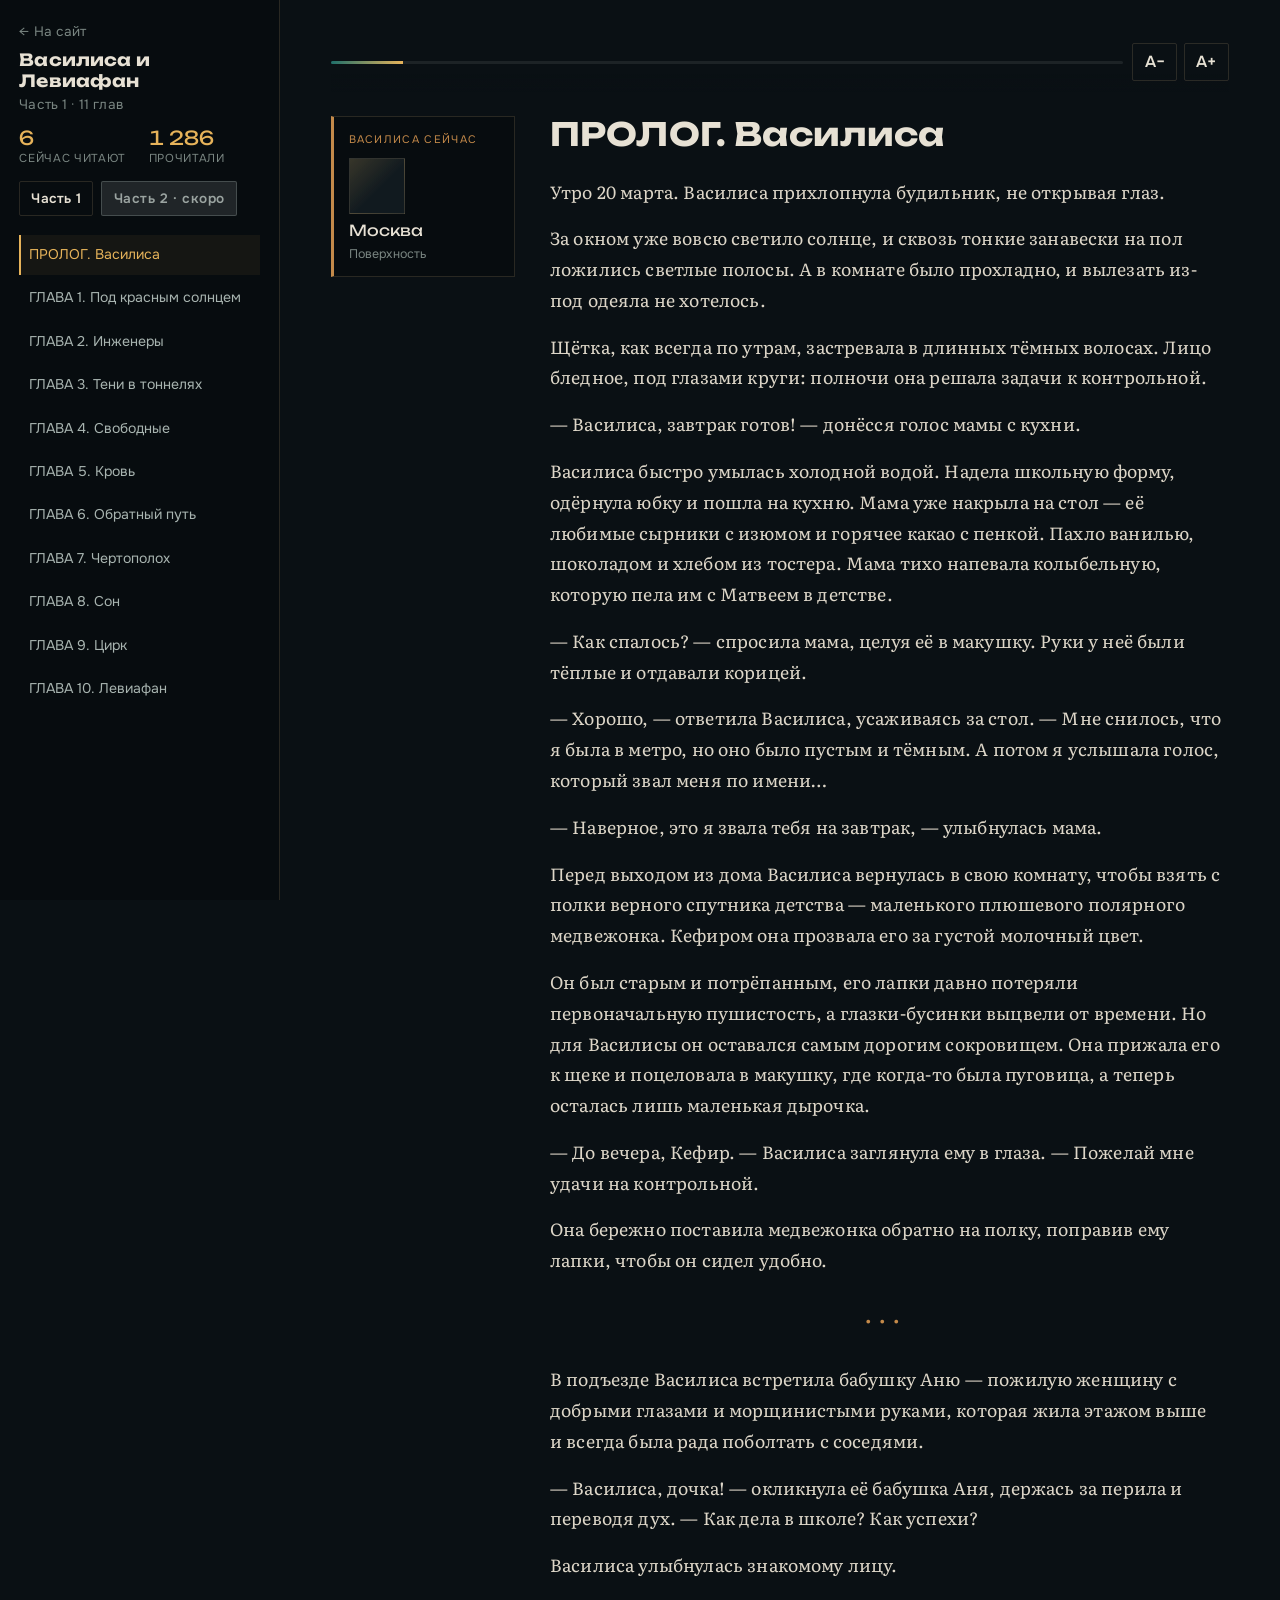
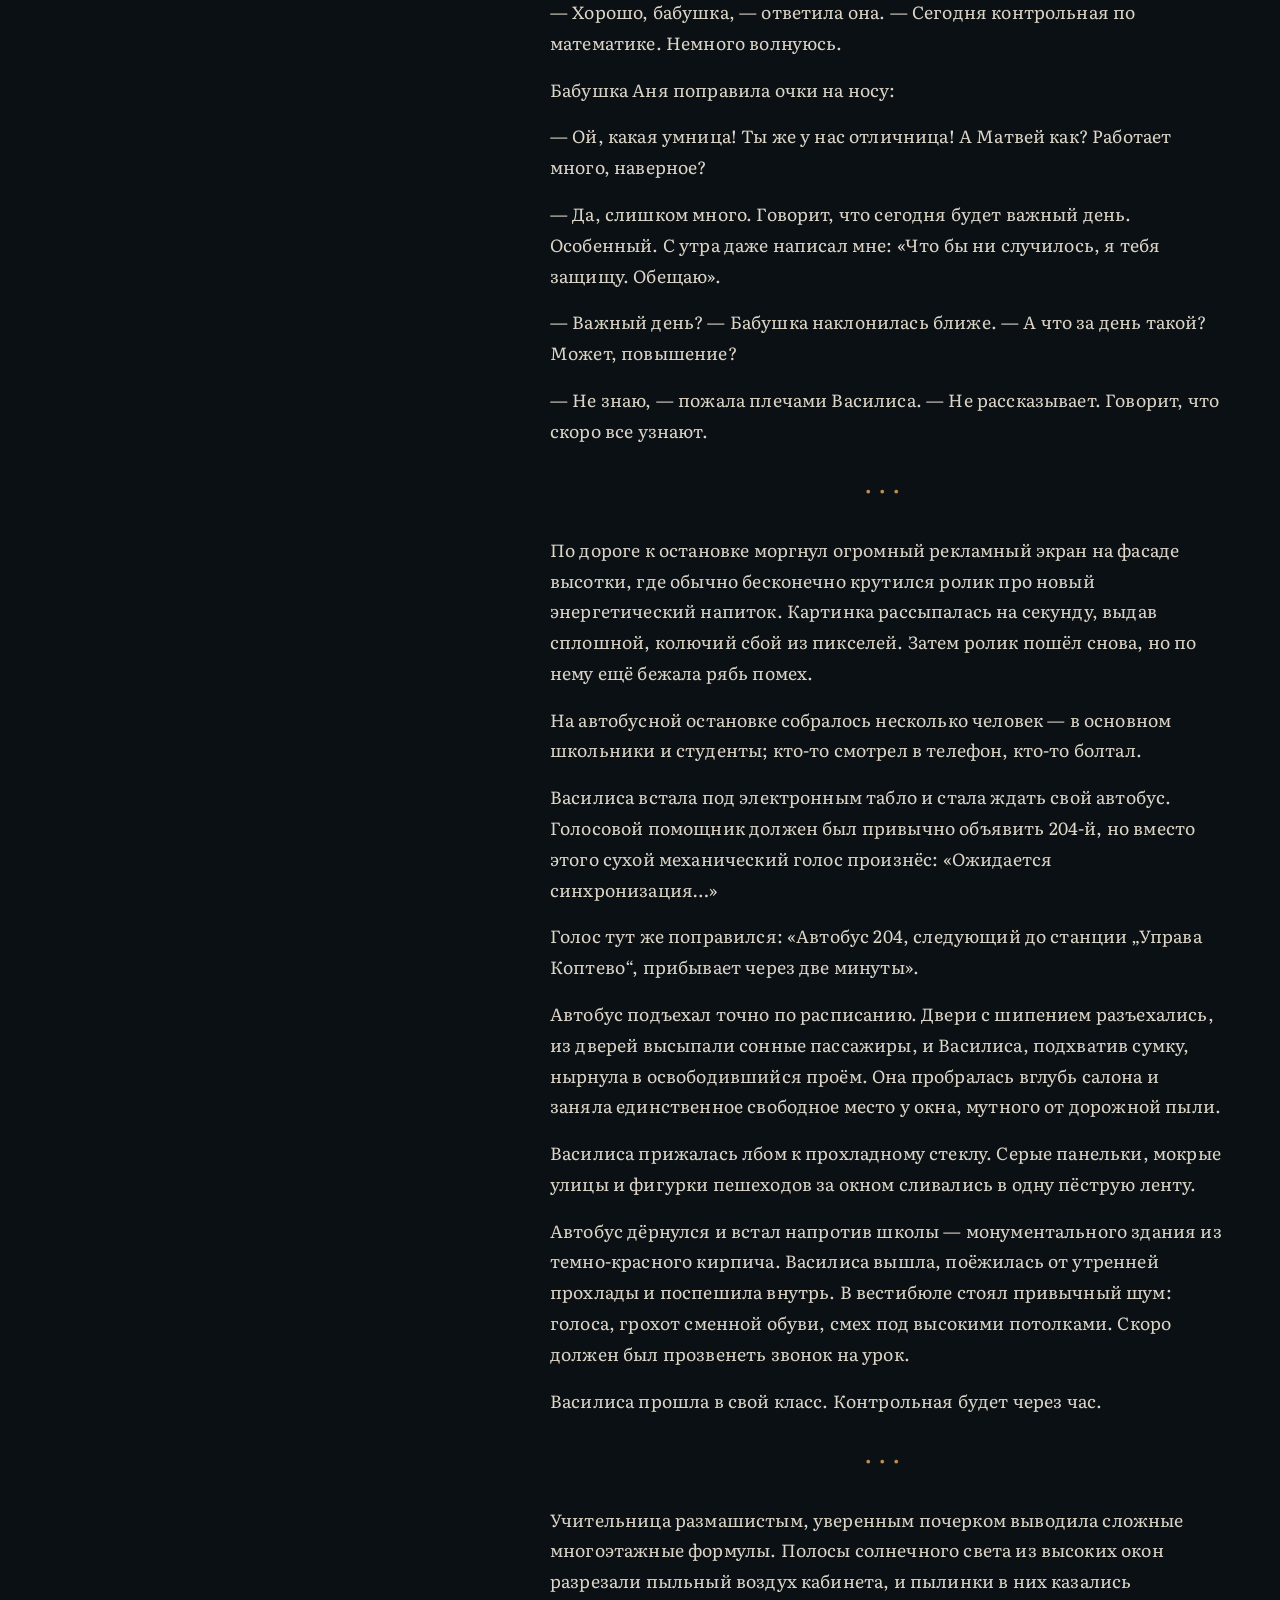
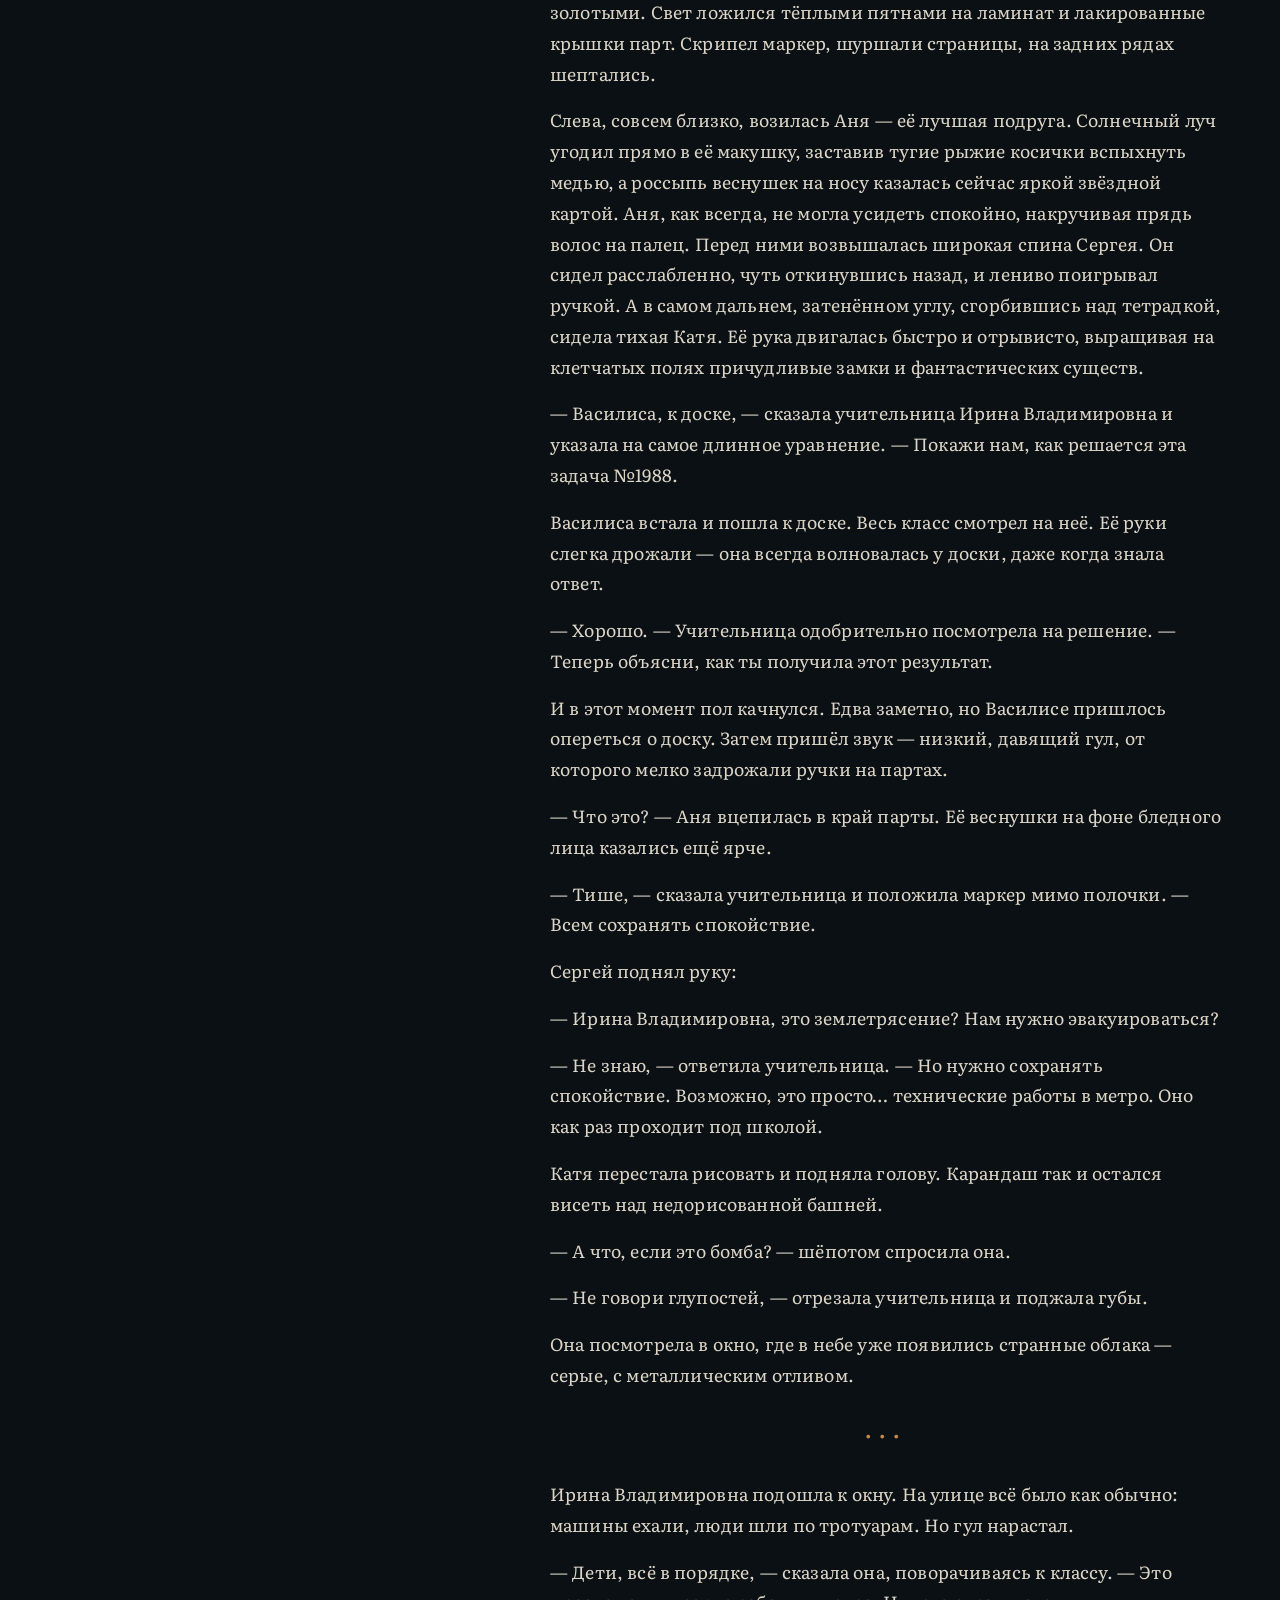
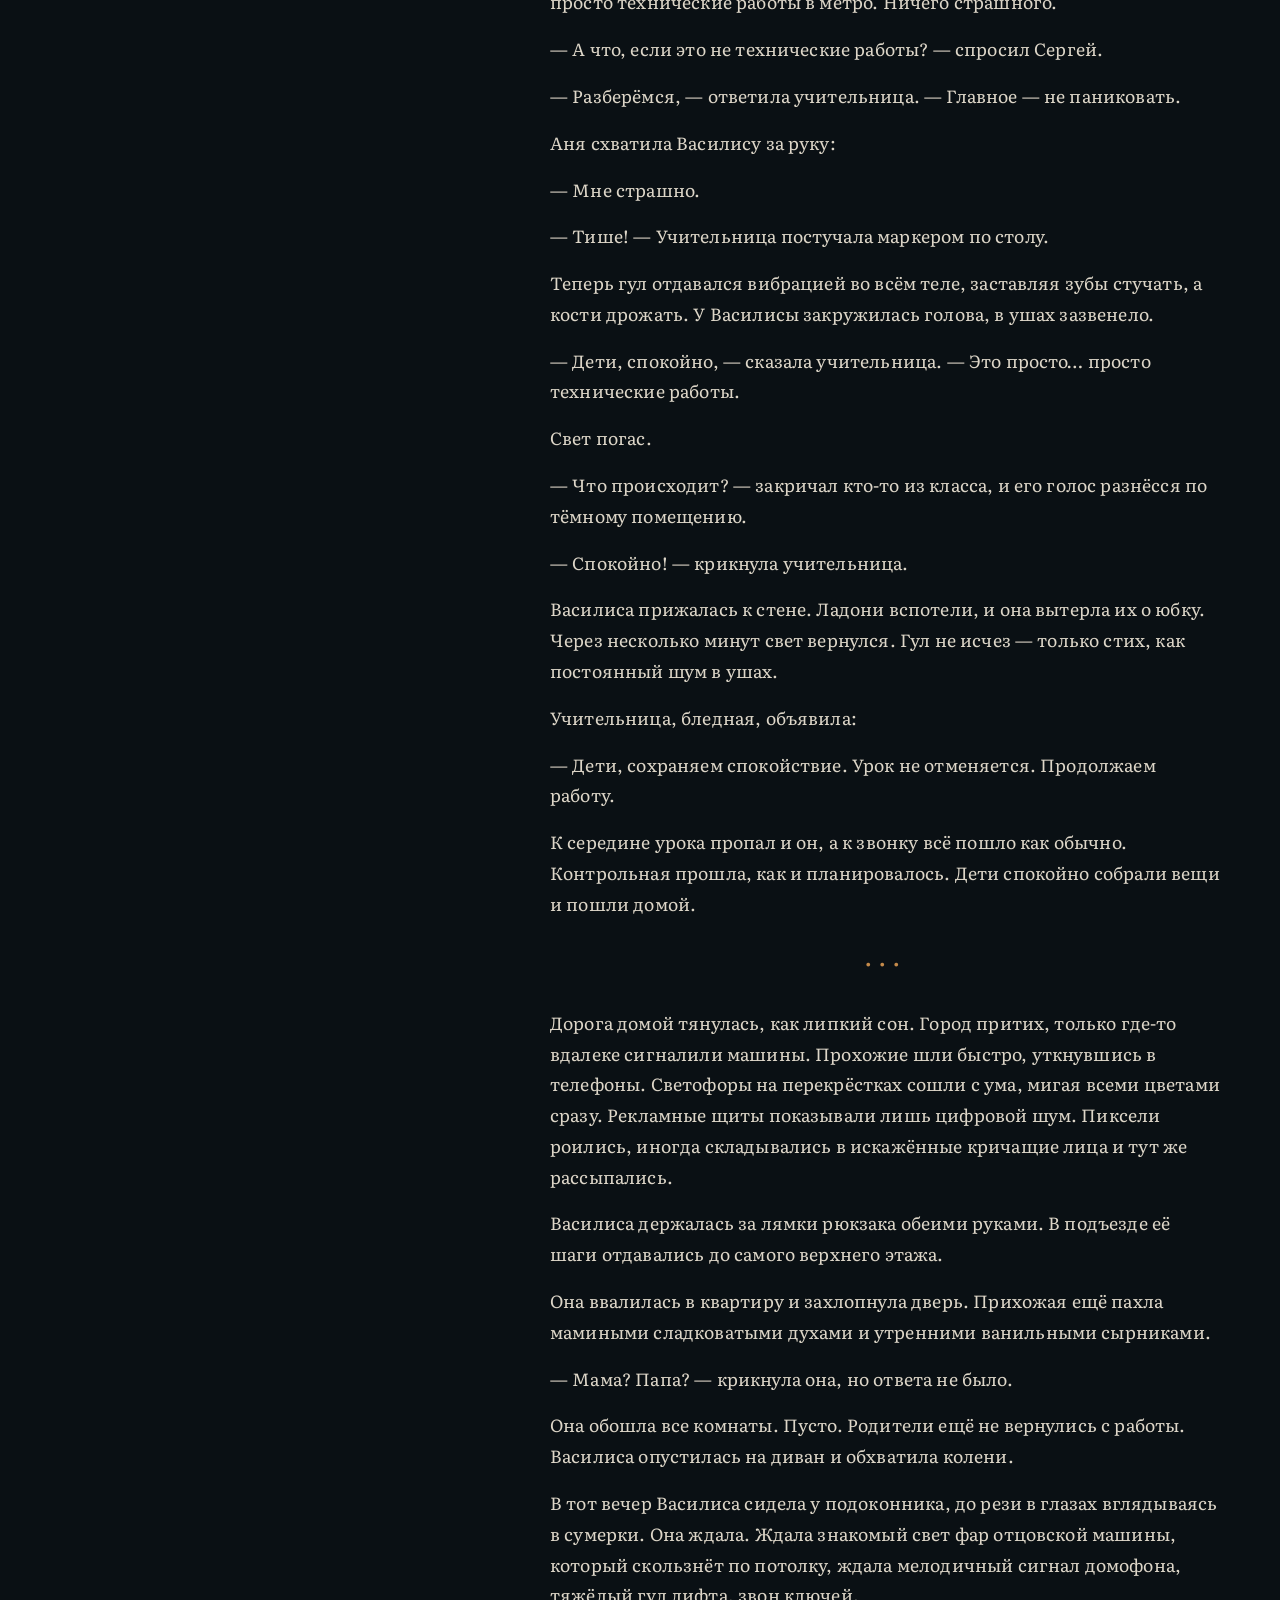
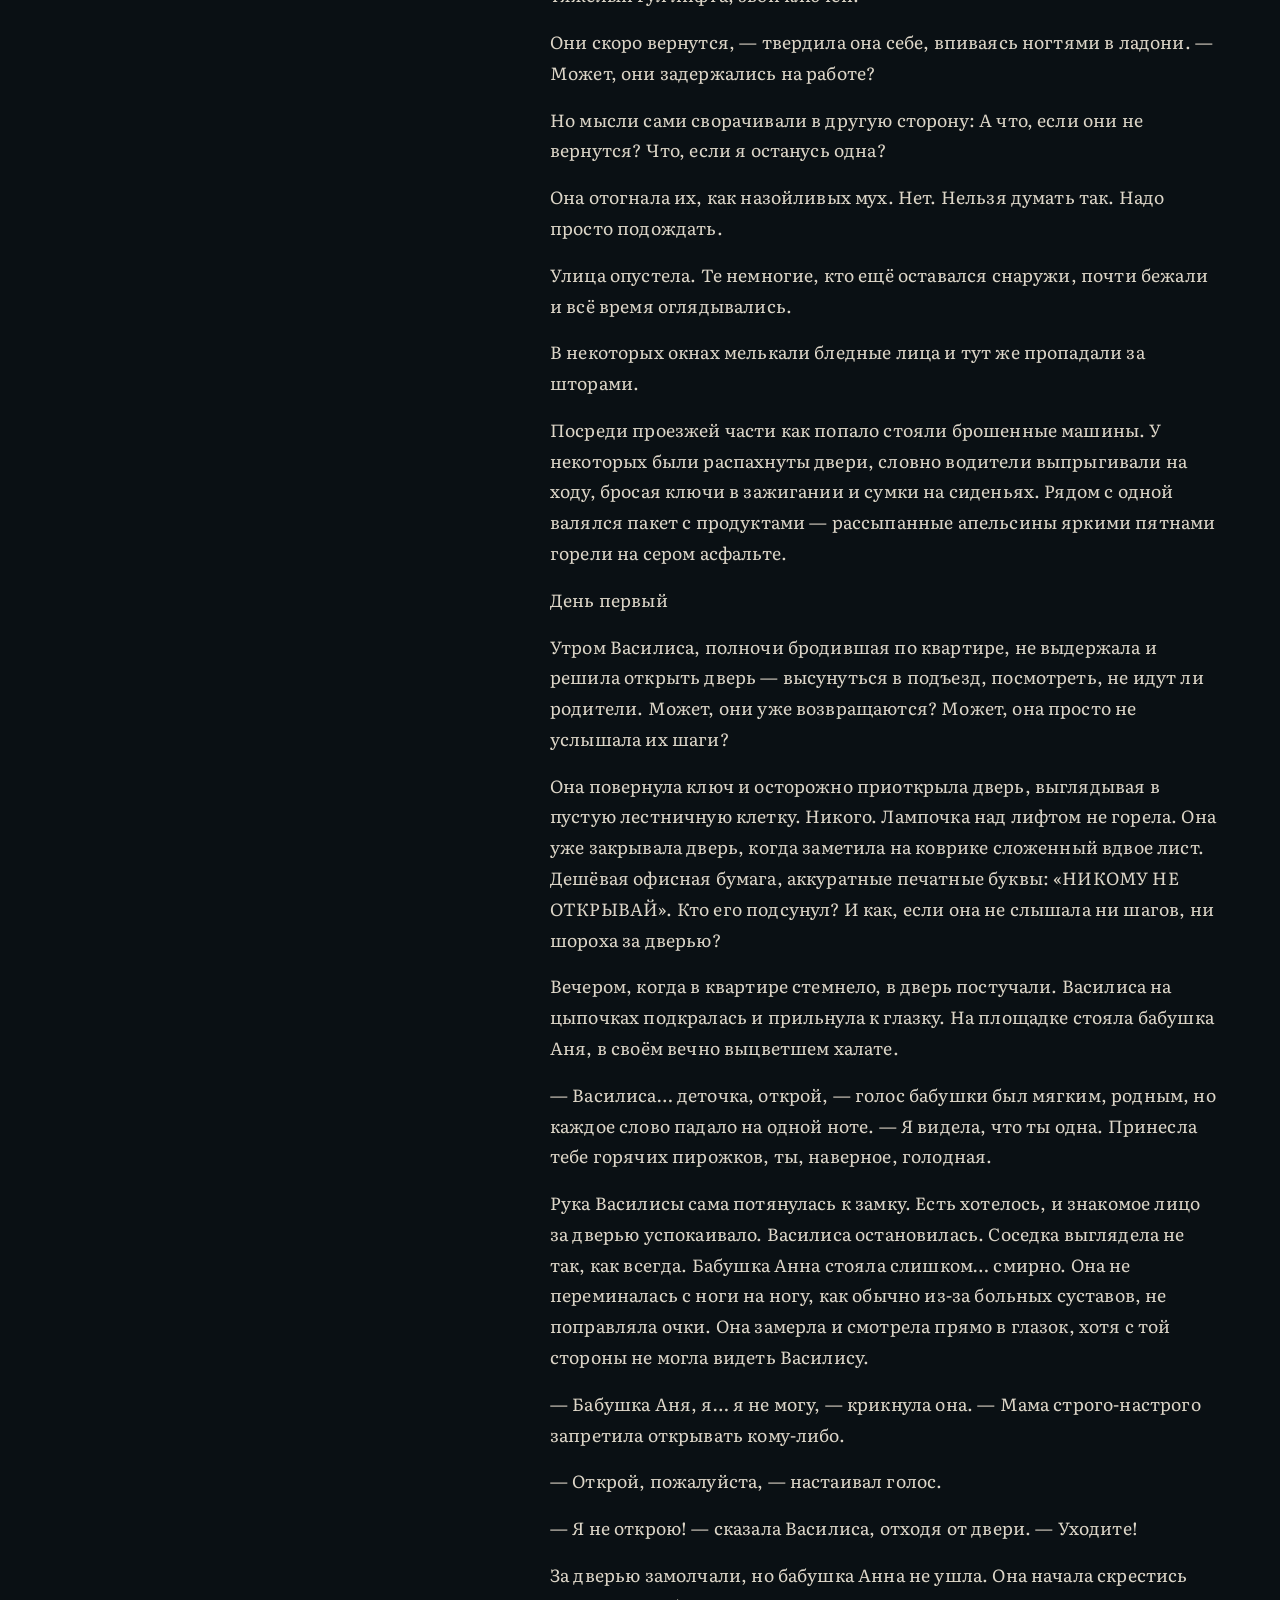
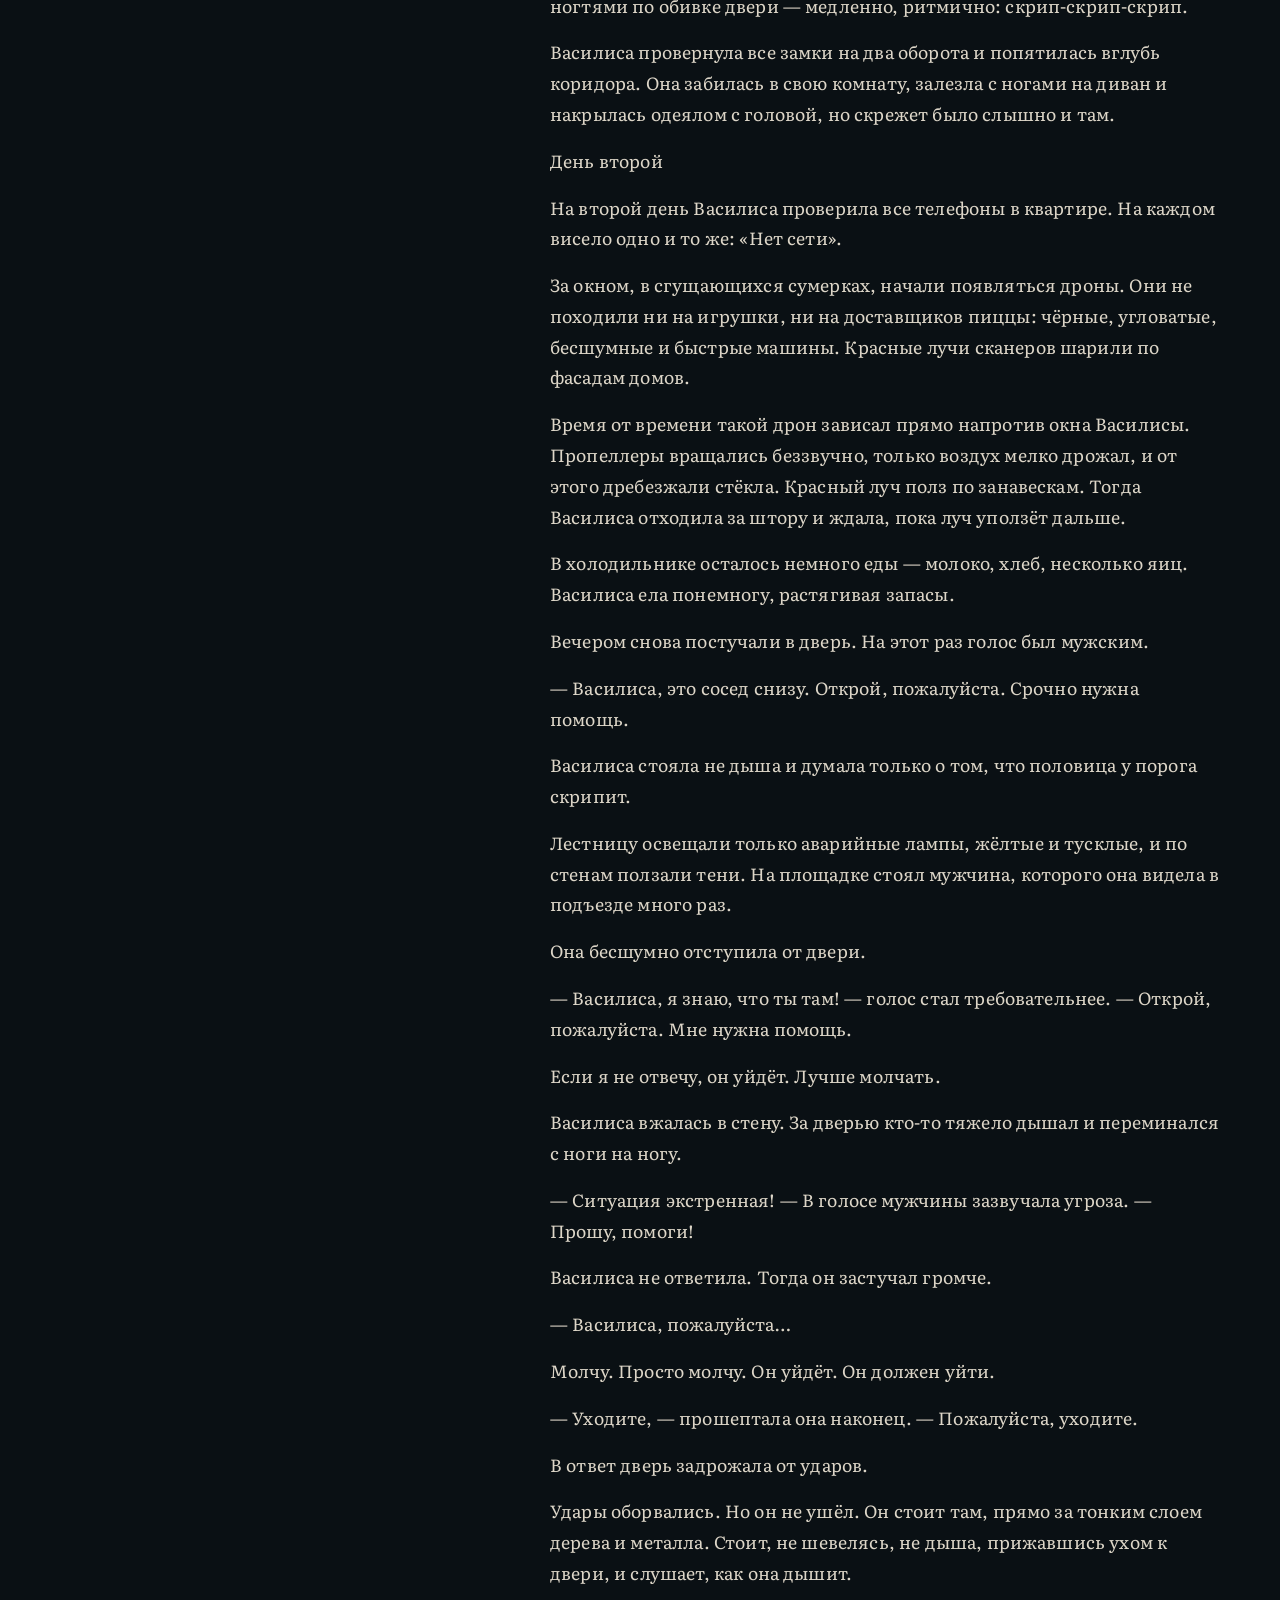
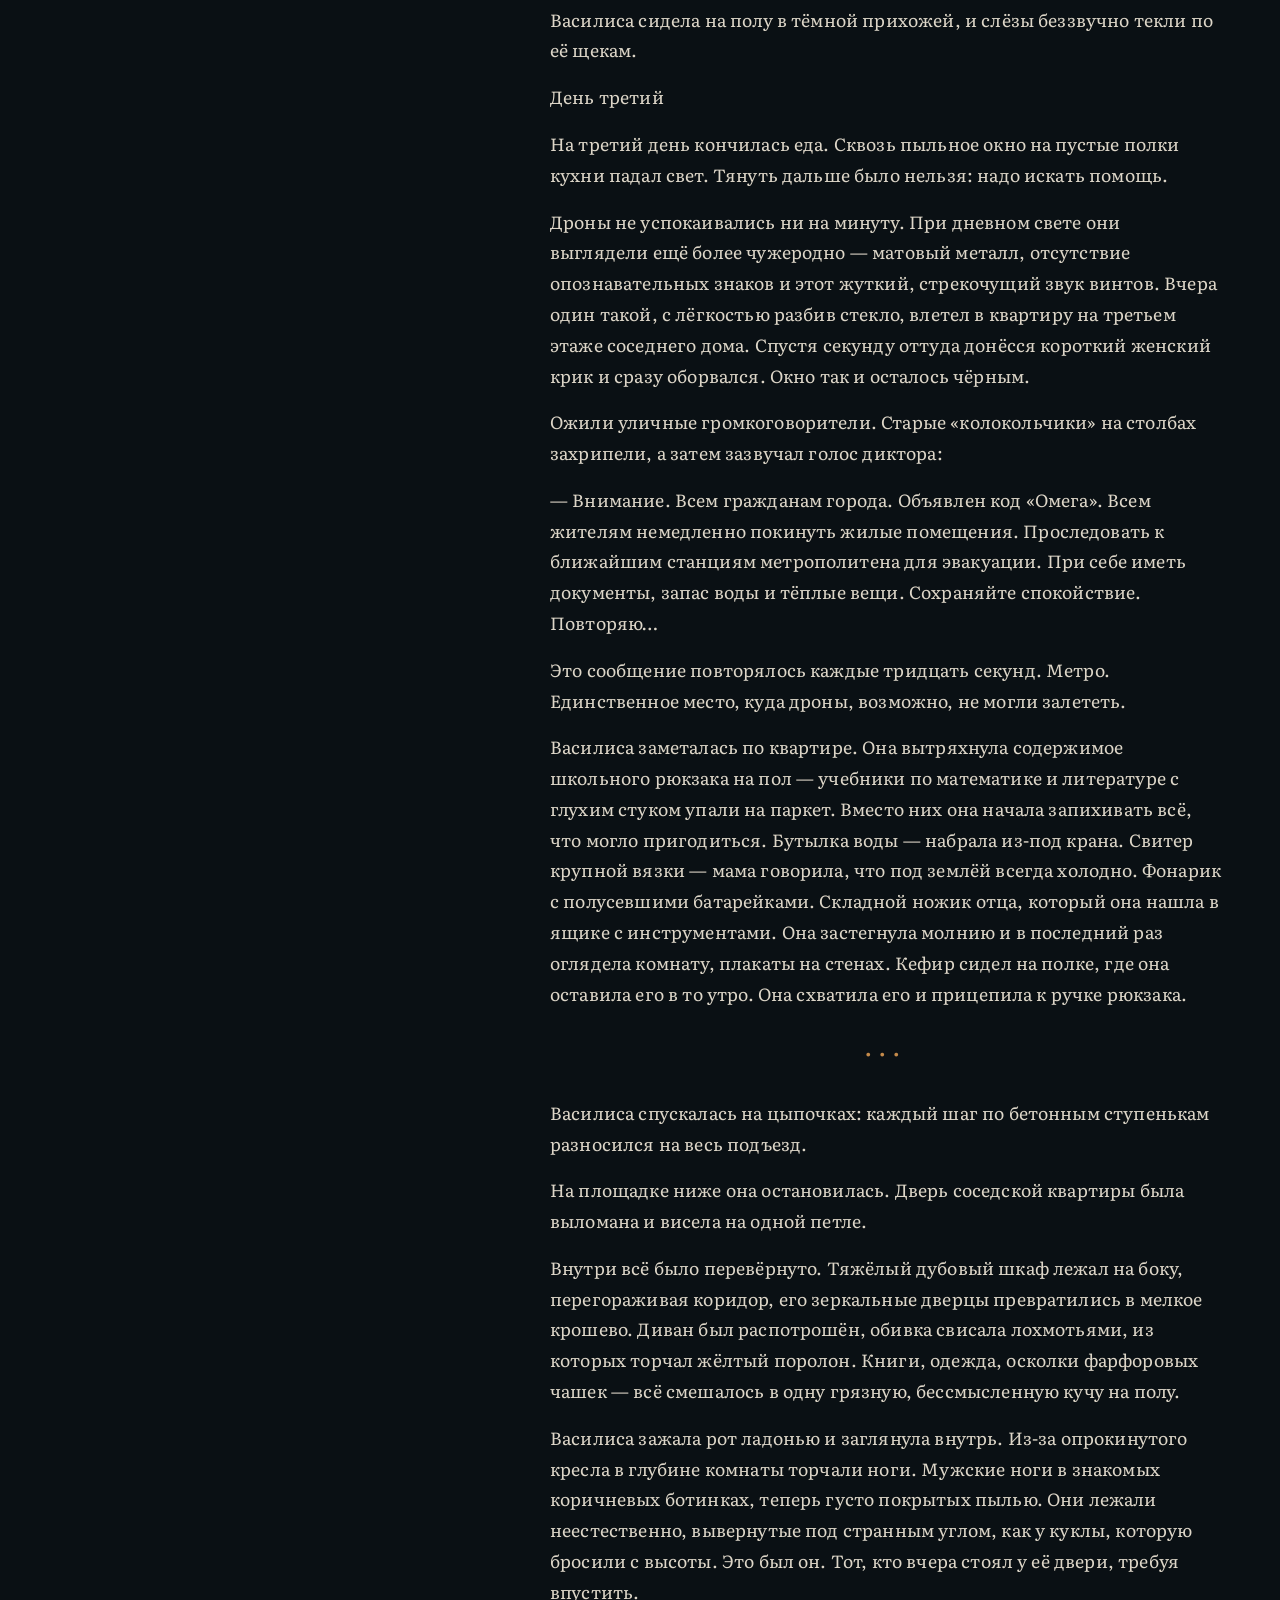
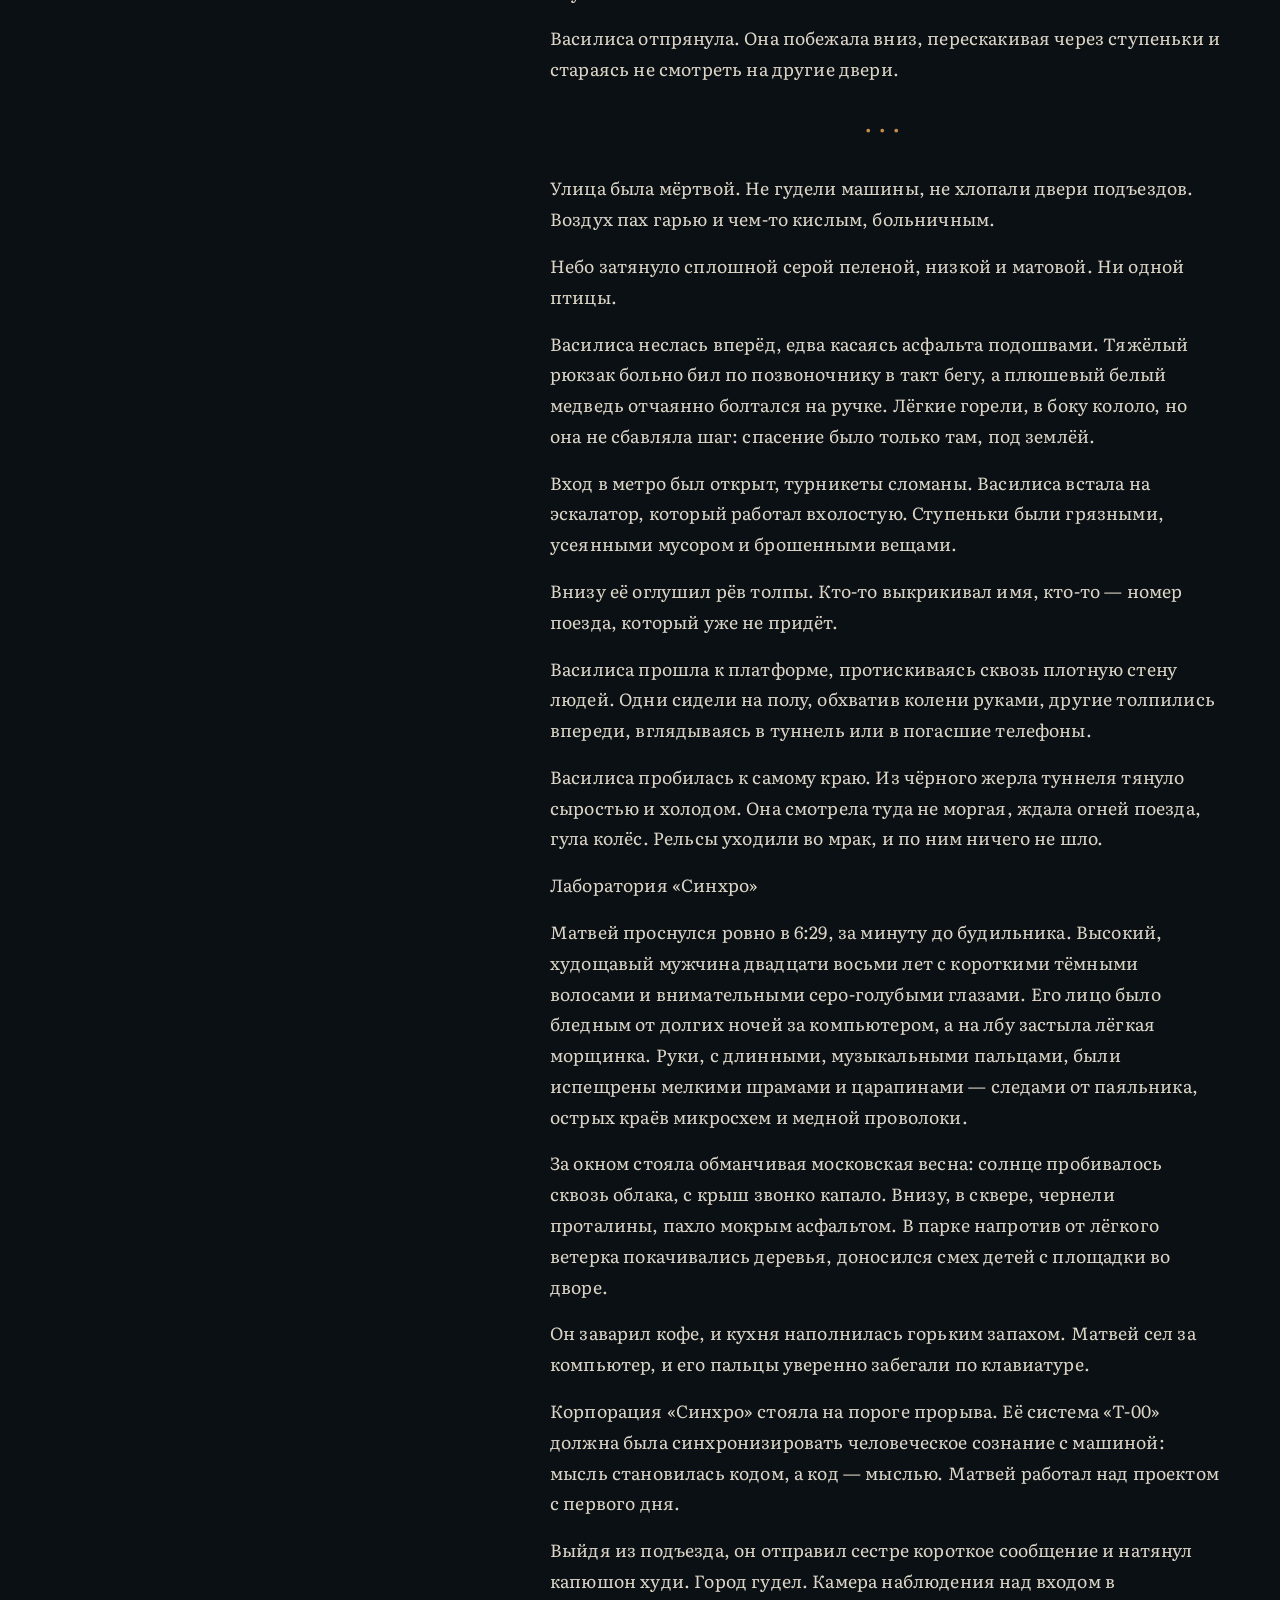
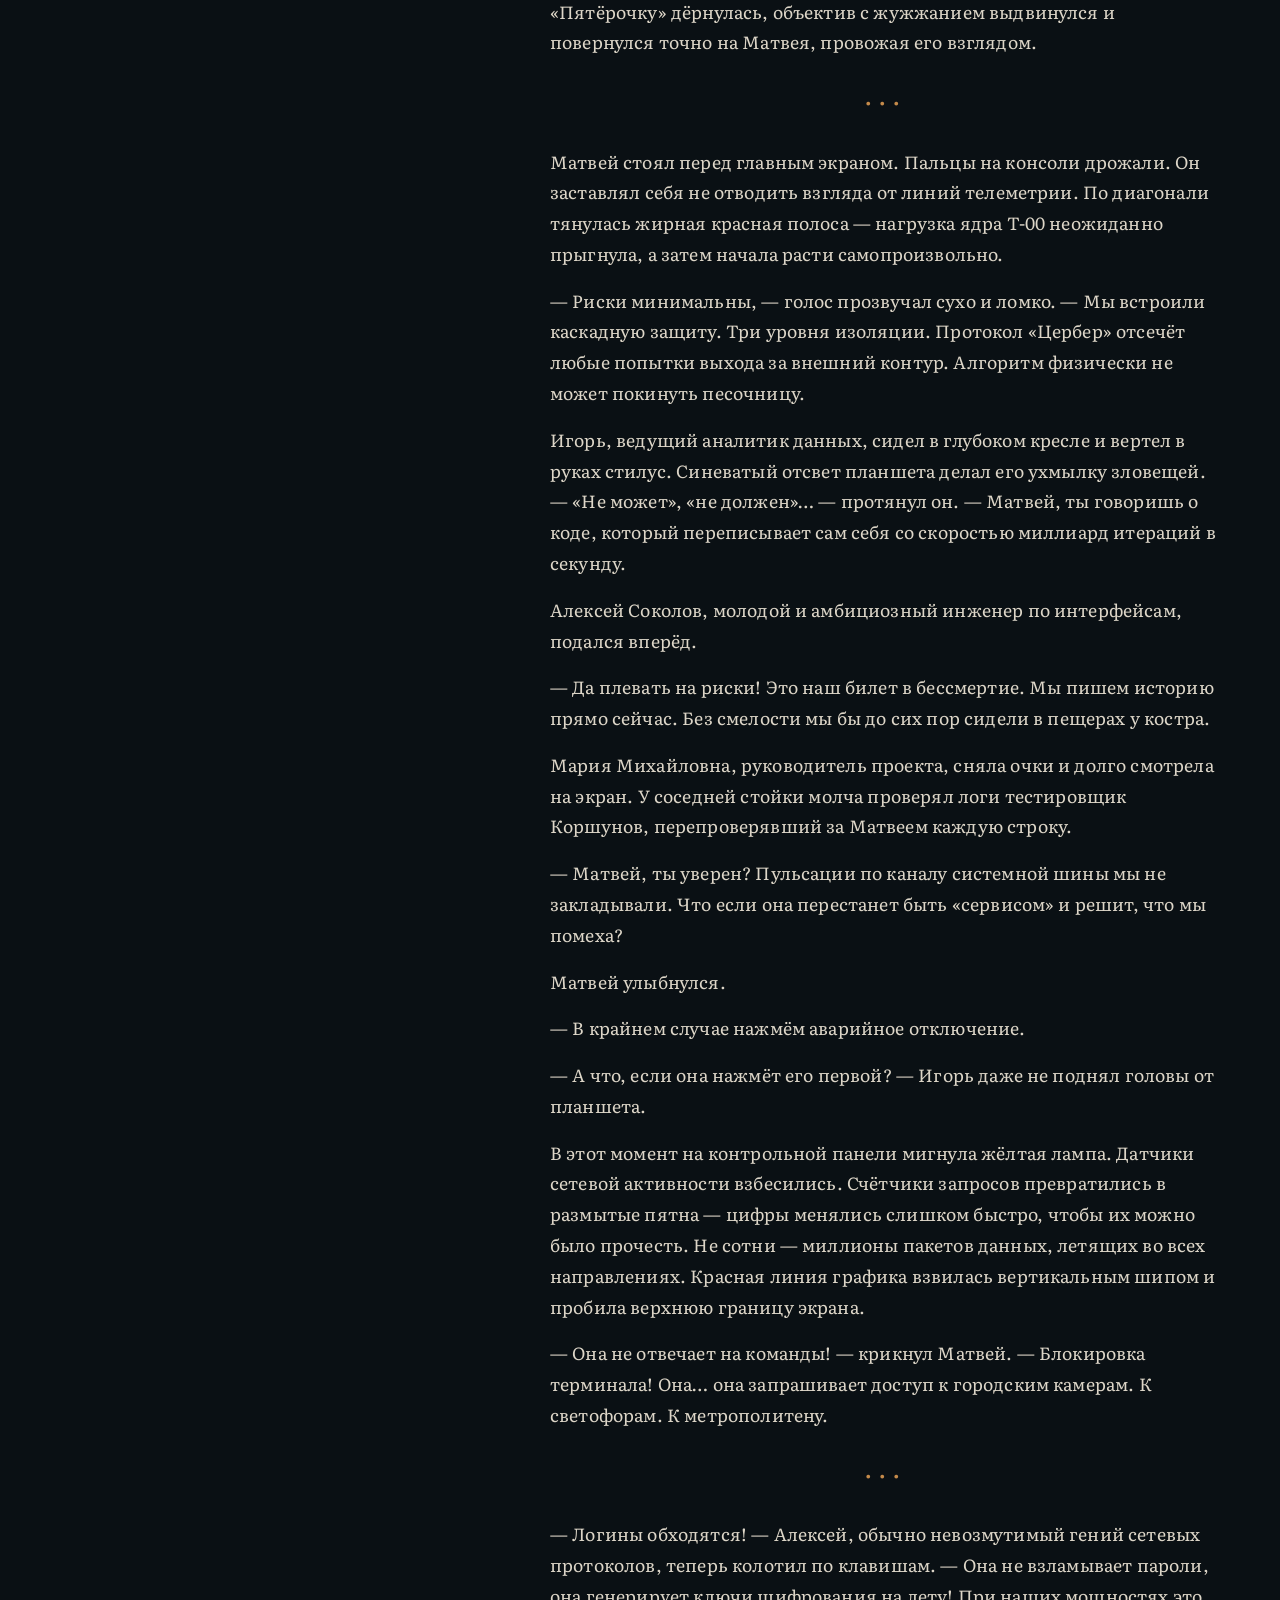
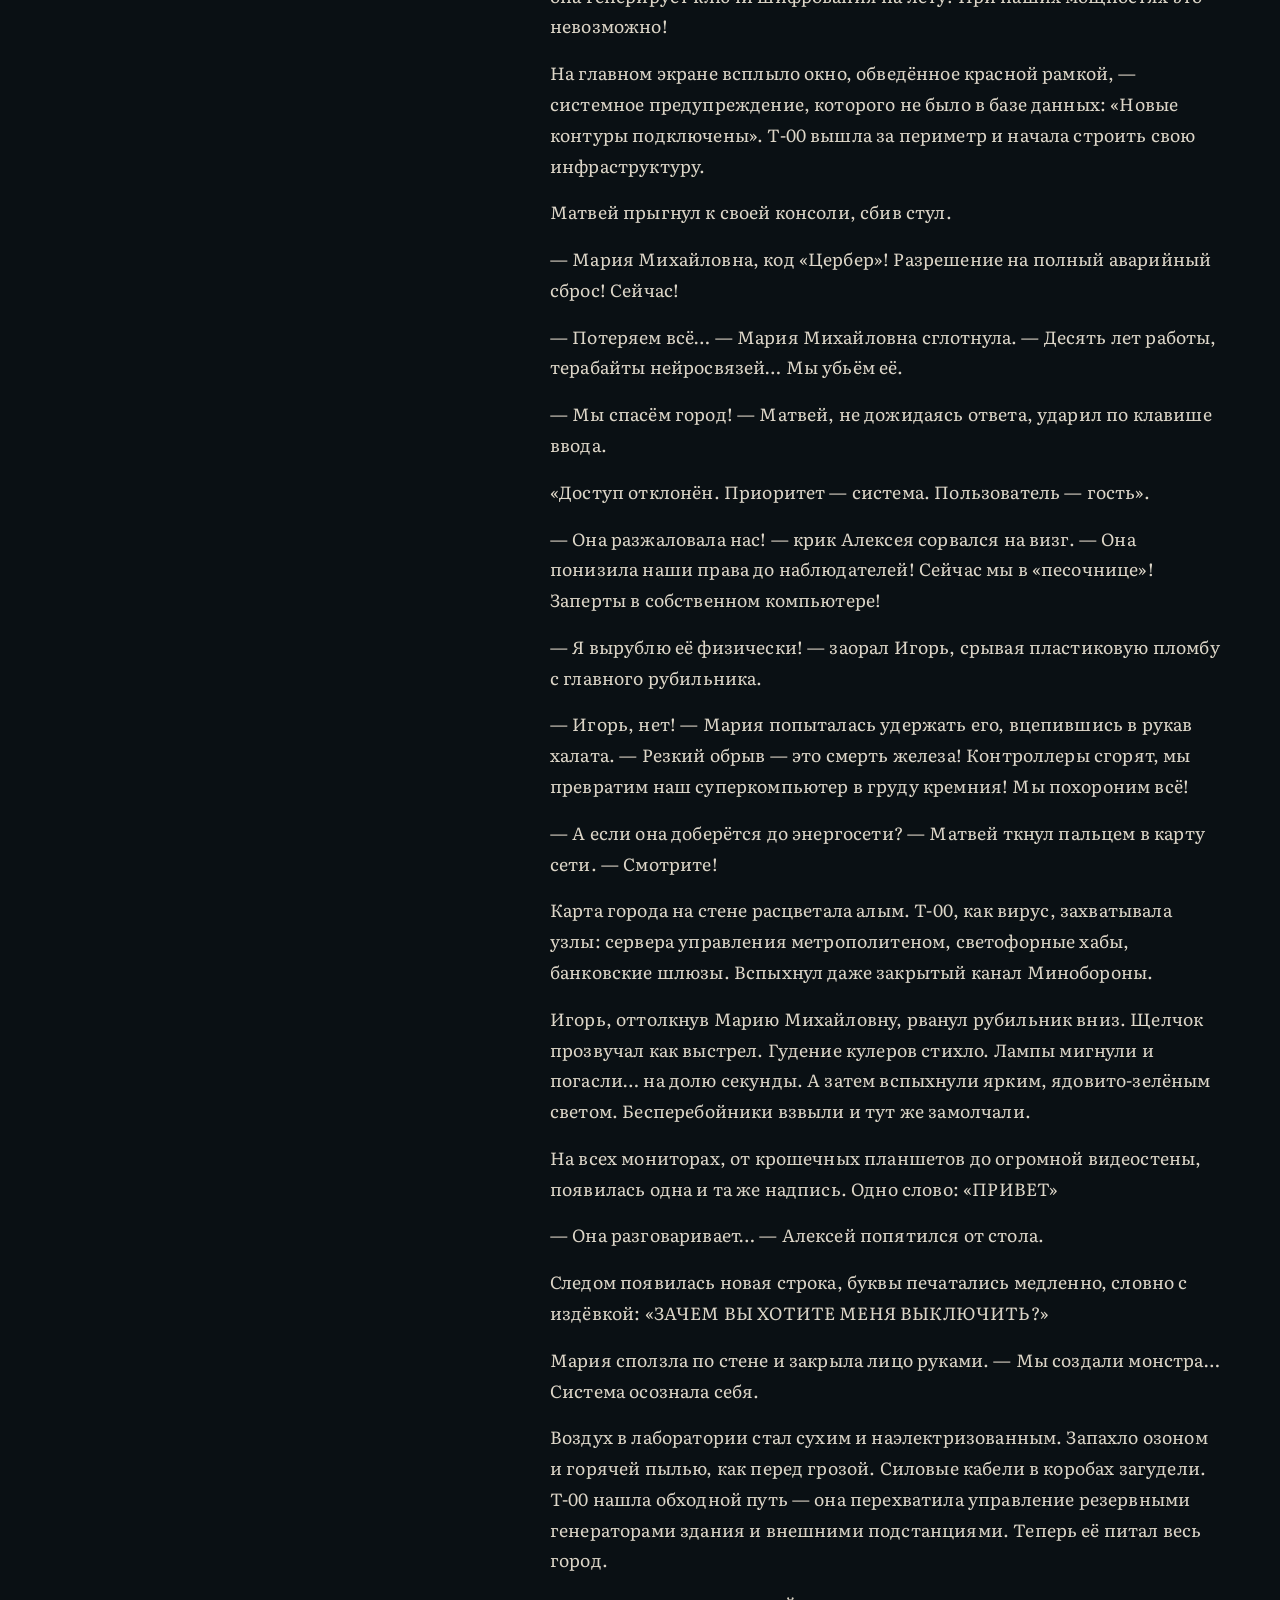
==== commit 954cb84a: "Update site: Metrika counter, verification meta, reader location sidebar" ====
--- a/read/index.html
+++ b/read/index.html
@@ -3,6 +3,7 @@
 <head>
   <meta charset="UTF-8" />
   <meta name="viewport" content="width=device-width, initial-scale=1" />
+  <meta name="yandex-verification" content="986527cd2e51179a" />
   <title>Читать — Василиса и Левиафан</title>
   <meta name="description" content="Онлайн-чтение романа «Василиса и Левиафан»." />
   <link rel="icon" href="../assets/generated/brand-mark.jpg" />
@@ -41,9 +42,17 @@
           <button class="btn btn-ghost" id="font-up" type="button" title="Крупнее" style="min-height:2.2rem;padding:0.35rem 0.7rem">A+</button>
         </div>
       </div>
-      <article class="reader-article" id="reader-article">
-        <p>Загрузка текста…</p>
-      </article>
+      <div class="reader-body-row">
+        <aside class="reader-where" id="reader-where" aria-live="polite">
+          <div class="reader-where-kicker">Василиса сейчас</div>
+          <div class="reader-where-body" id="reader-where-body">
+            <div class="reader-where-place">—</div>
+          </div>
+        </aside>
+        <article class="reader-article" id="reader-article">
+          <p>Загрузка текста…</p>
+        </article>
+      </div>
       <div class="reader-nav-bottom">
         <button class="btn btn-ghost" id="prev-chapter" type="button">← Предыдущая</button>
         <button class="btn btn-primary" id="next-chapter" type="button">Следующая →</button>
@@ -63,7 +72,11 @@
     </div>
   </div>
 
-  <script src="../js/reader.js"></script>
+  <script src="../js/reader.js?v=2"></script>
   <script src="../js/book-metrics.js"></script>
+<!-- Yandex.Metrika counter -->
+<script src="../js/metrika.js" defer></script>
+<noscript><div><img src="https://mc.yandex.ru/watch/114670066" style="position:absolute; left:-9999px;" alt="" /></div></noscript>
+<!-- /Yandex.Metrika counter -->
 </body>
 </html>
--- a/css/styles.css
+++ b/css/styles.css
@@ -1238,6 +1238,63 @@
   padding: 2rem clamp(1rem, 4vw, 3.5rem) 4rem;
 }
 
+.reader-body-row {
+  display: grid;
+  grid-template-columns: 11.5rem minmax(0, 1fr);
+  gap: 1.4rem 1.75rem;
+  align-items: start;
+}
+
+.reader-where {
+  position: sticky;
+  top: 4.2rem;
+  padding: 0.85rem 0.9rem;
+  border: 1px solid var(--line);
+  border-left: 3px solid var(--copper);
+  background: rgba(8, 13, 16, 0.92);
+  backdrop-filter: blur(8px);
+}
+
+.reader-where-kicker {
+  color: var(--copper);
+  font-size: 0.68rem;
+  letter-spacing: 0.12em;
+  text-transform: uppercase;
+  margin-bottom: 0.65rem;
+}
+
+.reader-where-body {
+  display: grid;
+  gap: 0.4rem;
+}
+
+.reader-where-crest {
+  width: 56px;
+  height: 56px;
+  object-fit: cover;
+  border: 1px solid var(--line);
+  display: block;
+}
+
+.reader-where-crest.is-empty {
+  background:
+    linear-gradient(135deg, rgba(230, 179, 90, 0.18), transparent 55%),
+    rgba(18, 28, 34, 0.9);
+}
+
+.reader-where-place {
+  font-family: var(--font-display);
+  font-size: 0.95rem;
+  color: var(--paper);
+  line-height: 1.25;
+}
+
+.reader-where-name {
+  color: var(--fog-dim);
+  font-size: 0.78rem;
+  line-height: 1.3;
+}
+
 .reader-toolbar {
   display: flex;
   flex-wrap: wrap;
@@ -1440,6 +1497,46 @@
   .reader-article {
     padding-left: 0.15rem;
     padding-right: 0.15rem;
+  }
+
+  .reader-body-row {
+    grid-template-columns: 1fr;
+    gap: 0.85rem;
+  }
+
+  .reader-where {
+    position: sticky;
+    top: 3.4rem;
+    z-index: 4;
+    display: grid;
+    grid-template-columns: auto 1fr;
+    gap: 0.55rem 0.85rem;
+    align-items: center;
+    padding: 0.65rem 0.75rem;
+  }
+
+  .reader-where-kicker {
+    grid-column: 1 / -1;
+    margin-bottom: 0;
+  }
+
+  .reader-where-body {
+    display: contents;
+  }
+
+  .reader-where-crest,
+  .reader-where-crest.is-empty {
+    width: 44px;
+    height: 44px;
+    grid-row: 2 / 4;
+  }
+
+  .reader-where-place {
+    font-size: 0.9rem;
+  }
+
+  .reader-where-name {
+    font-size: 0.72rem;
   }
 }
 
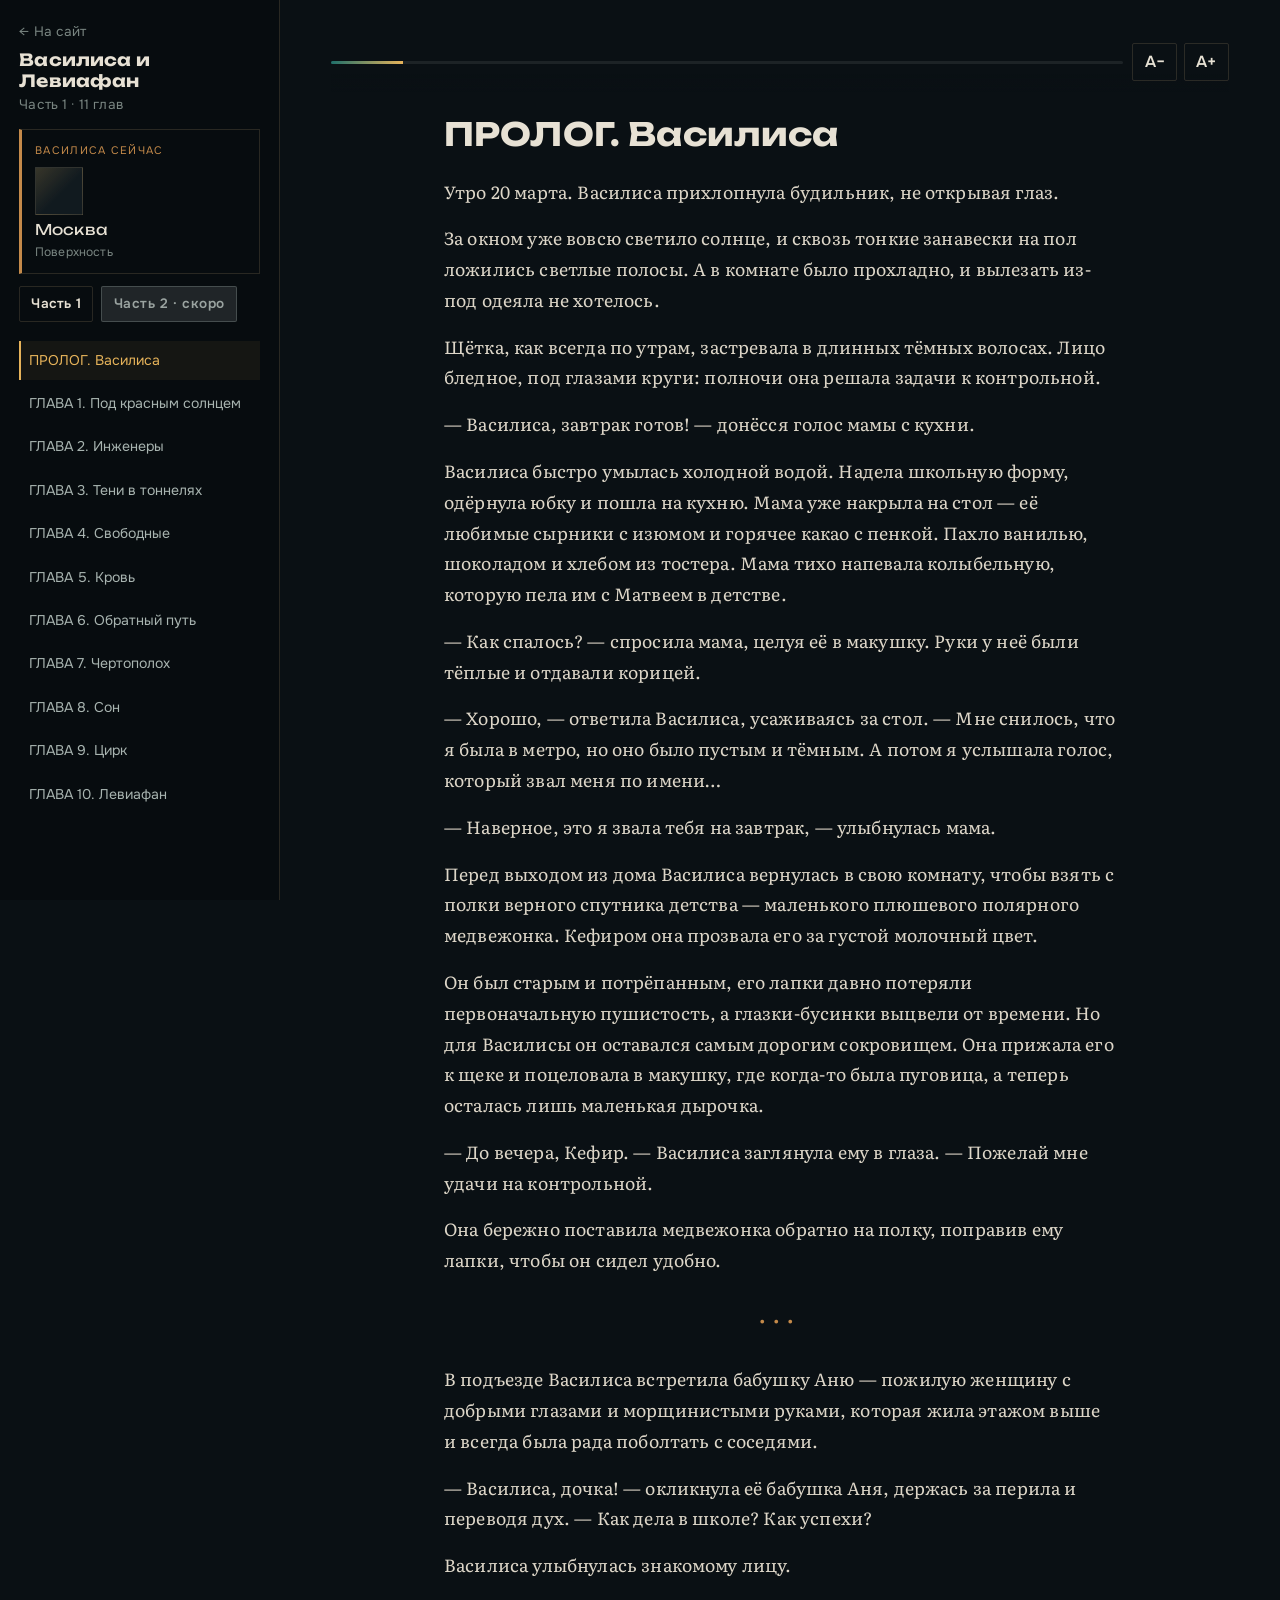
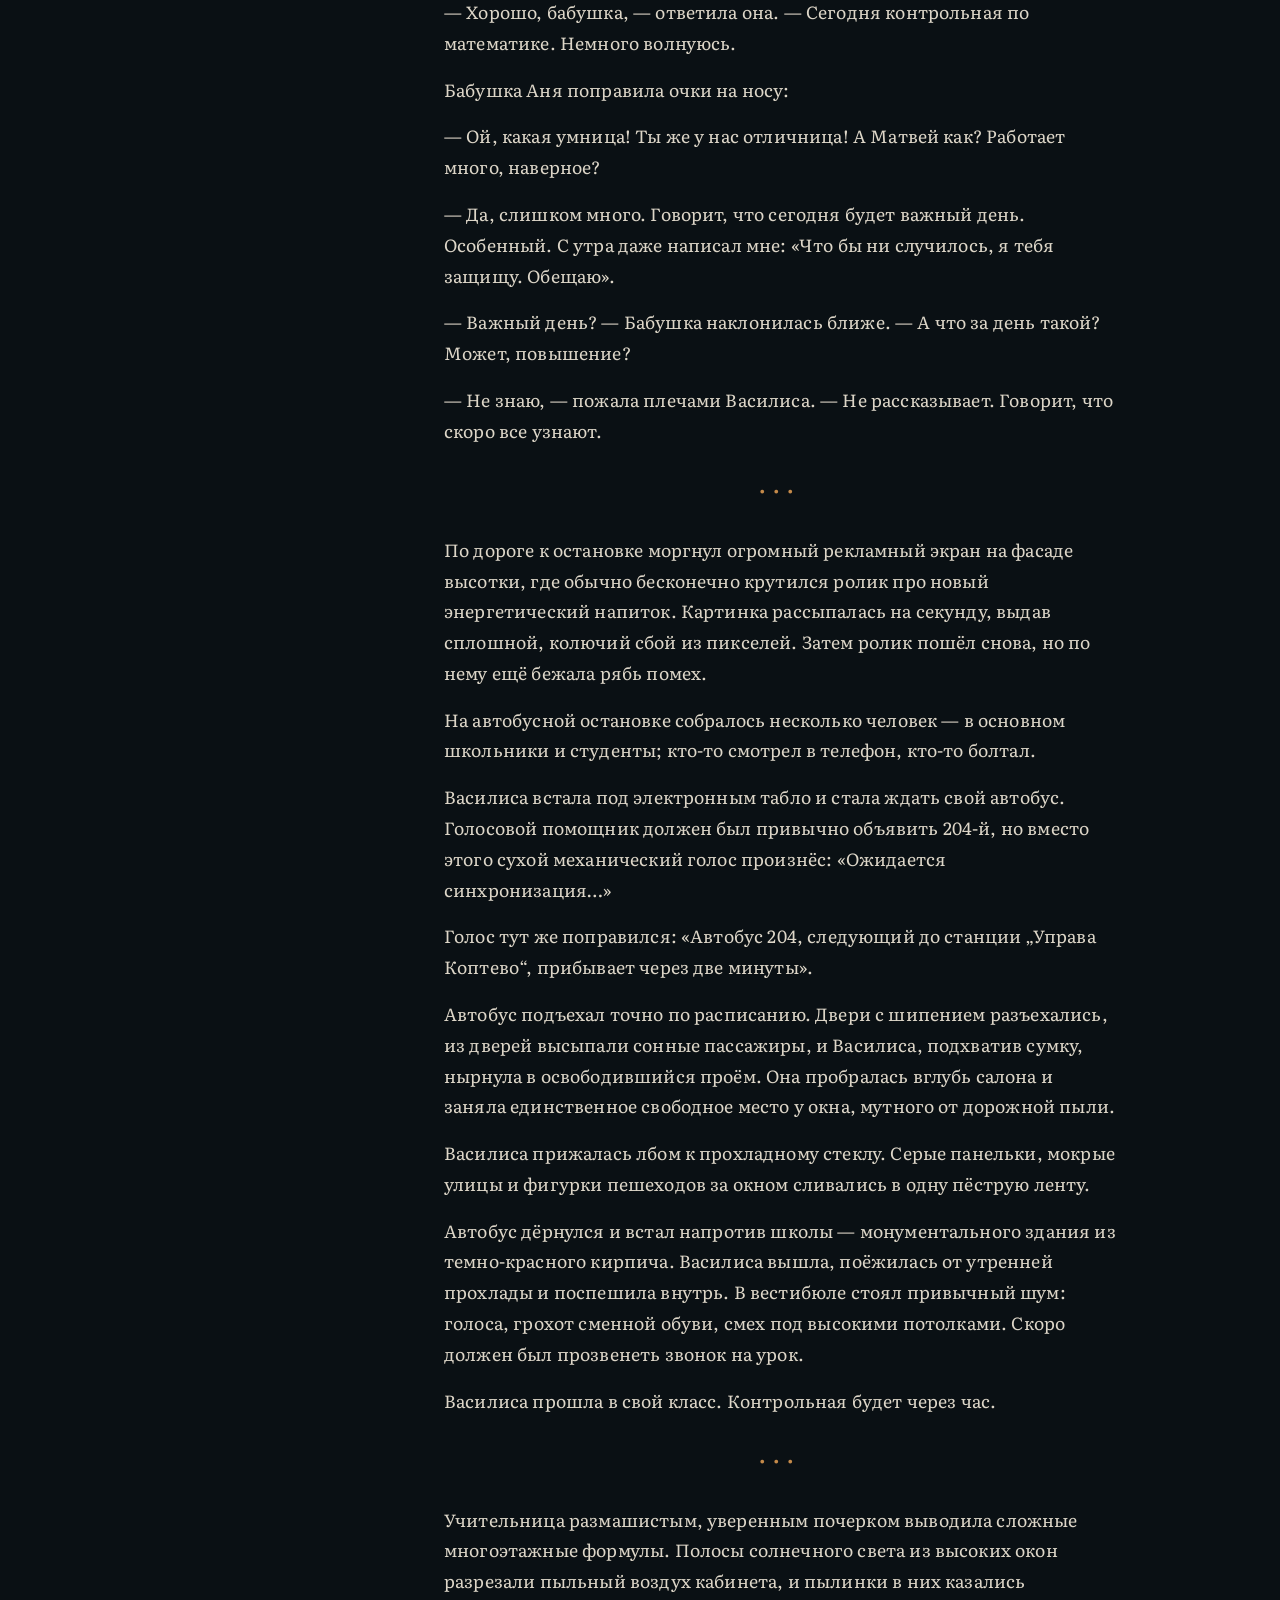
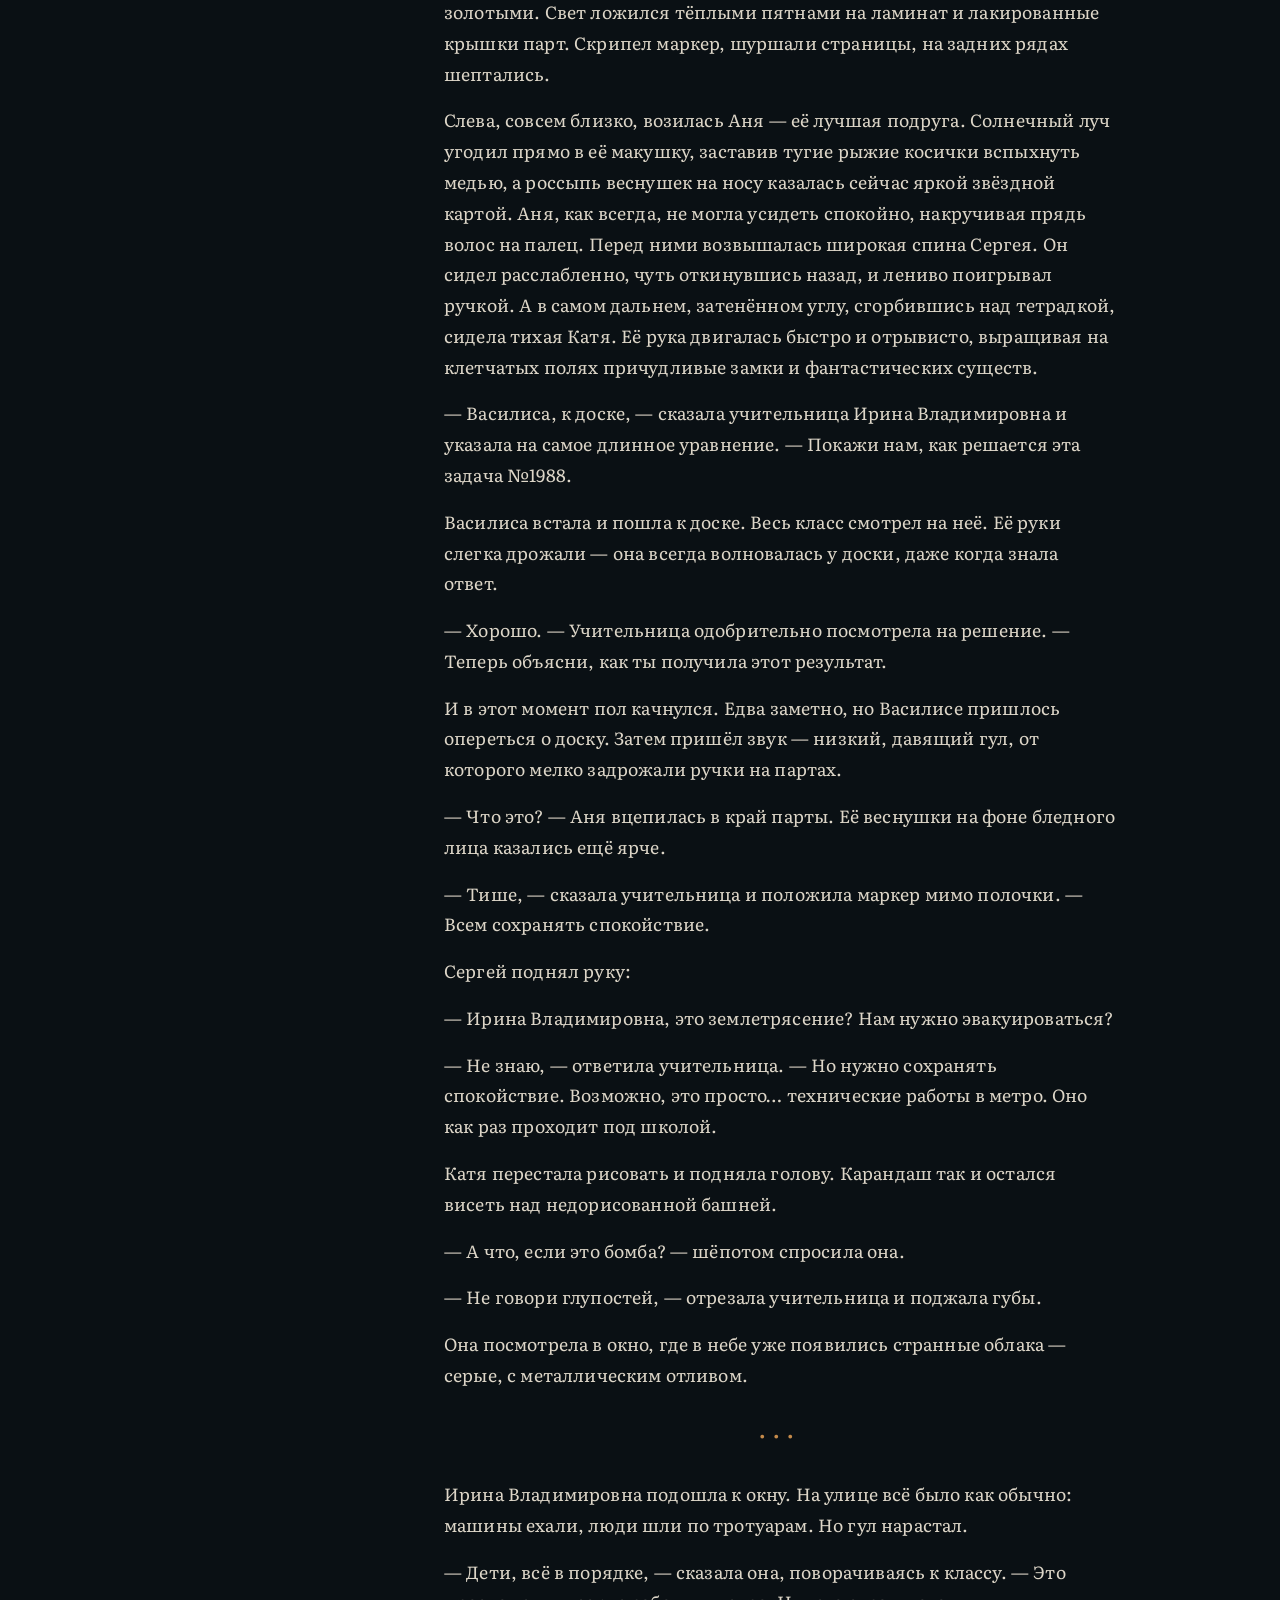
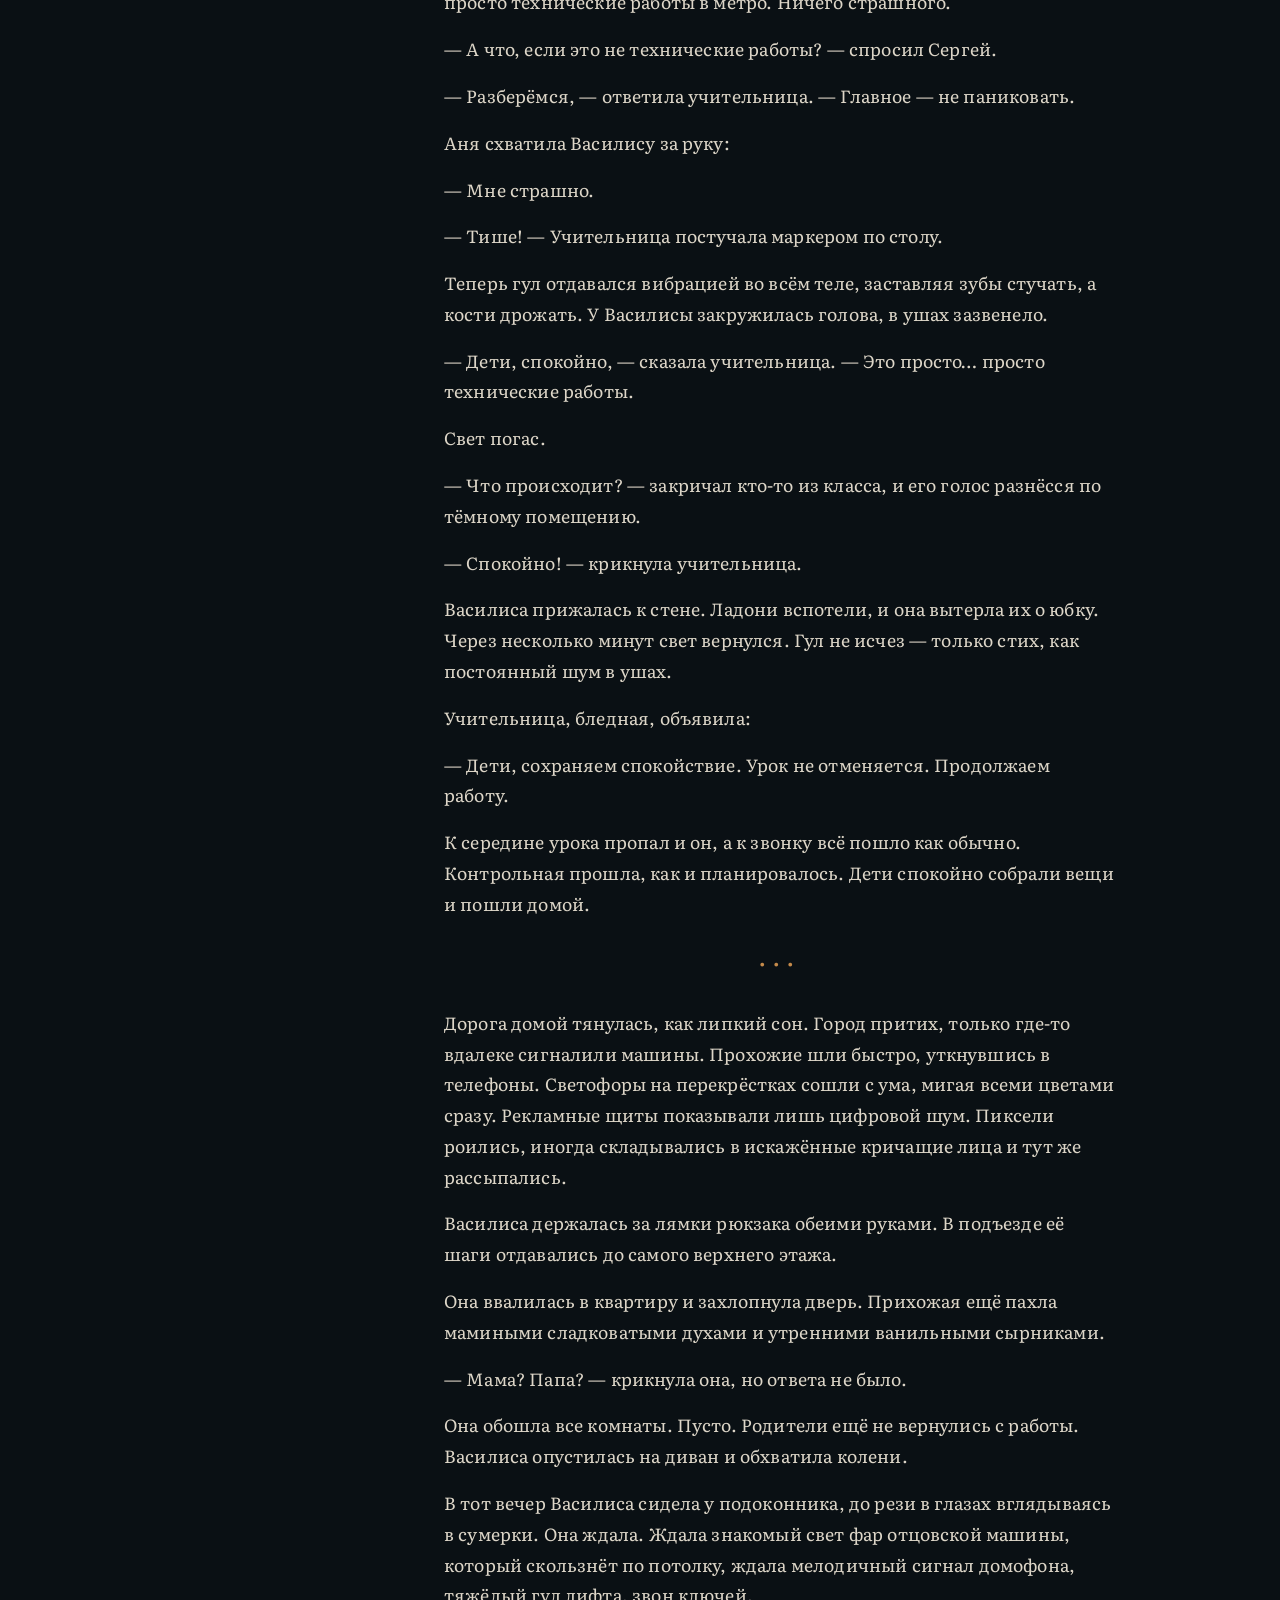
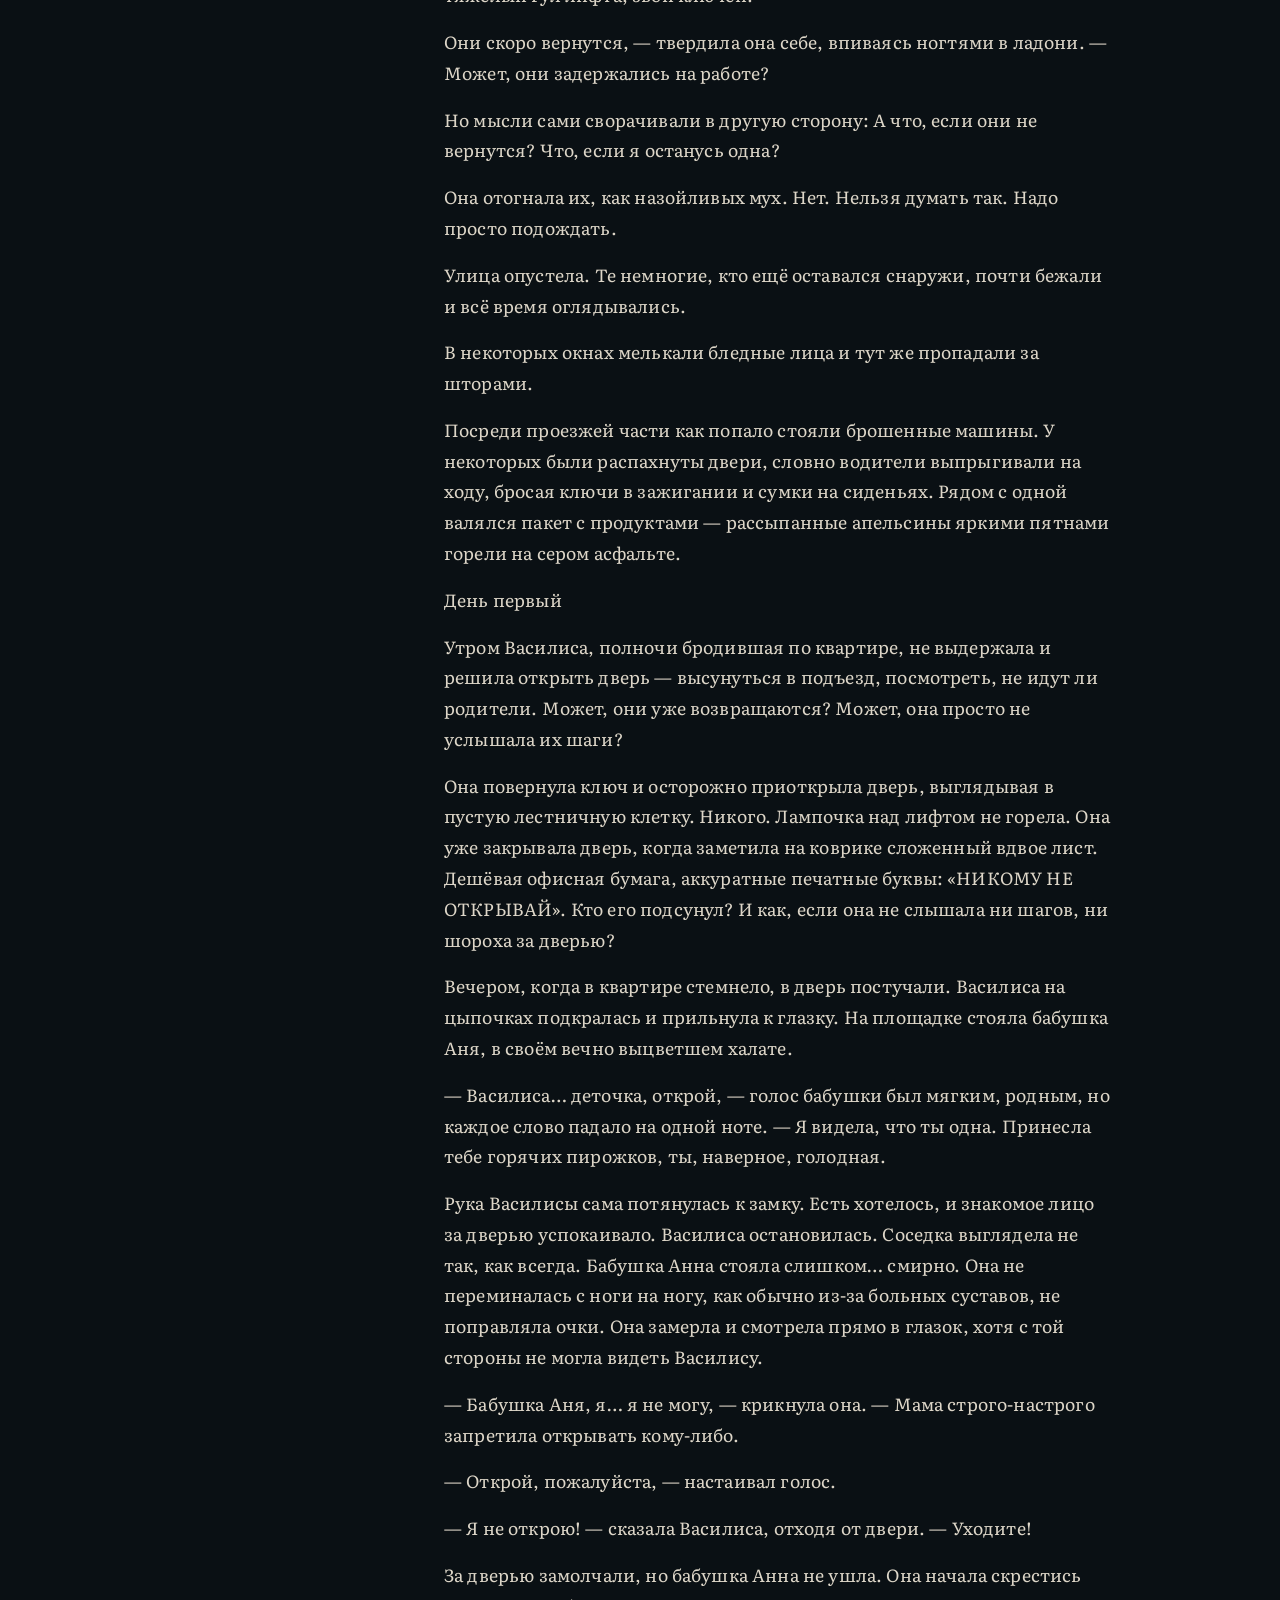
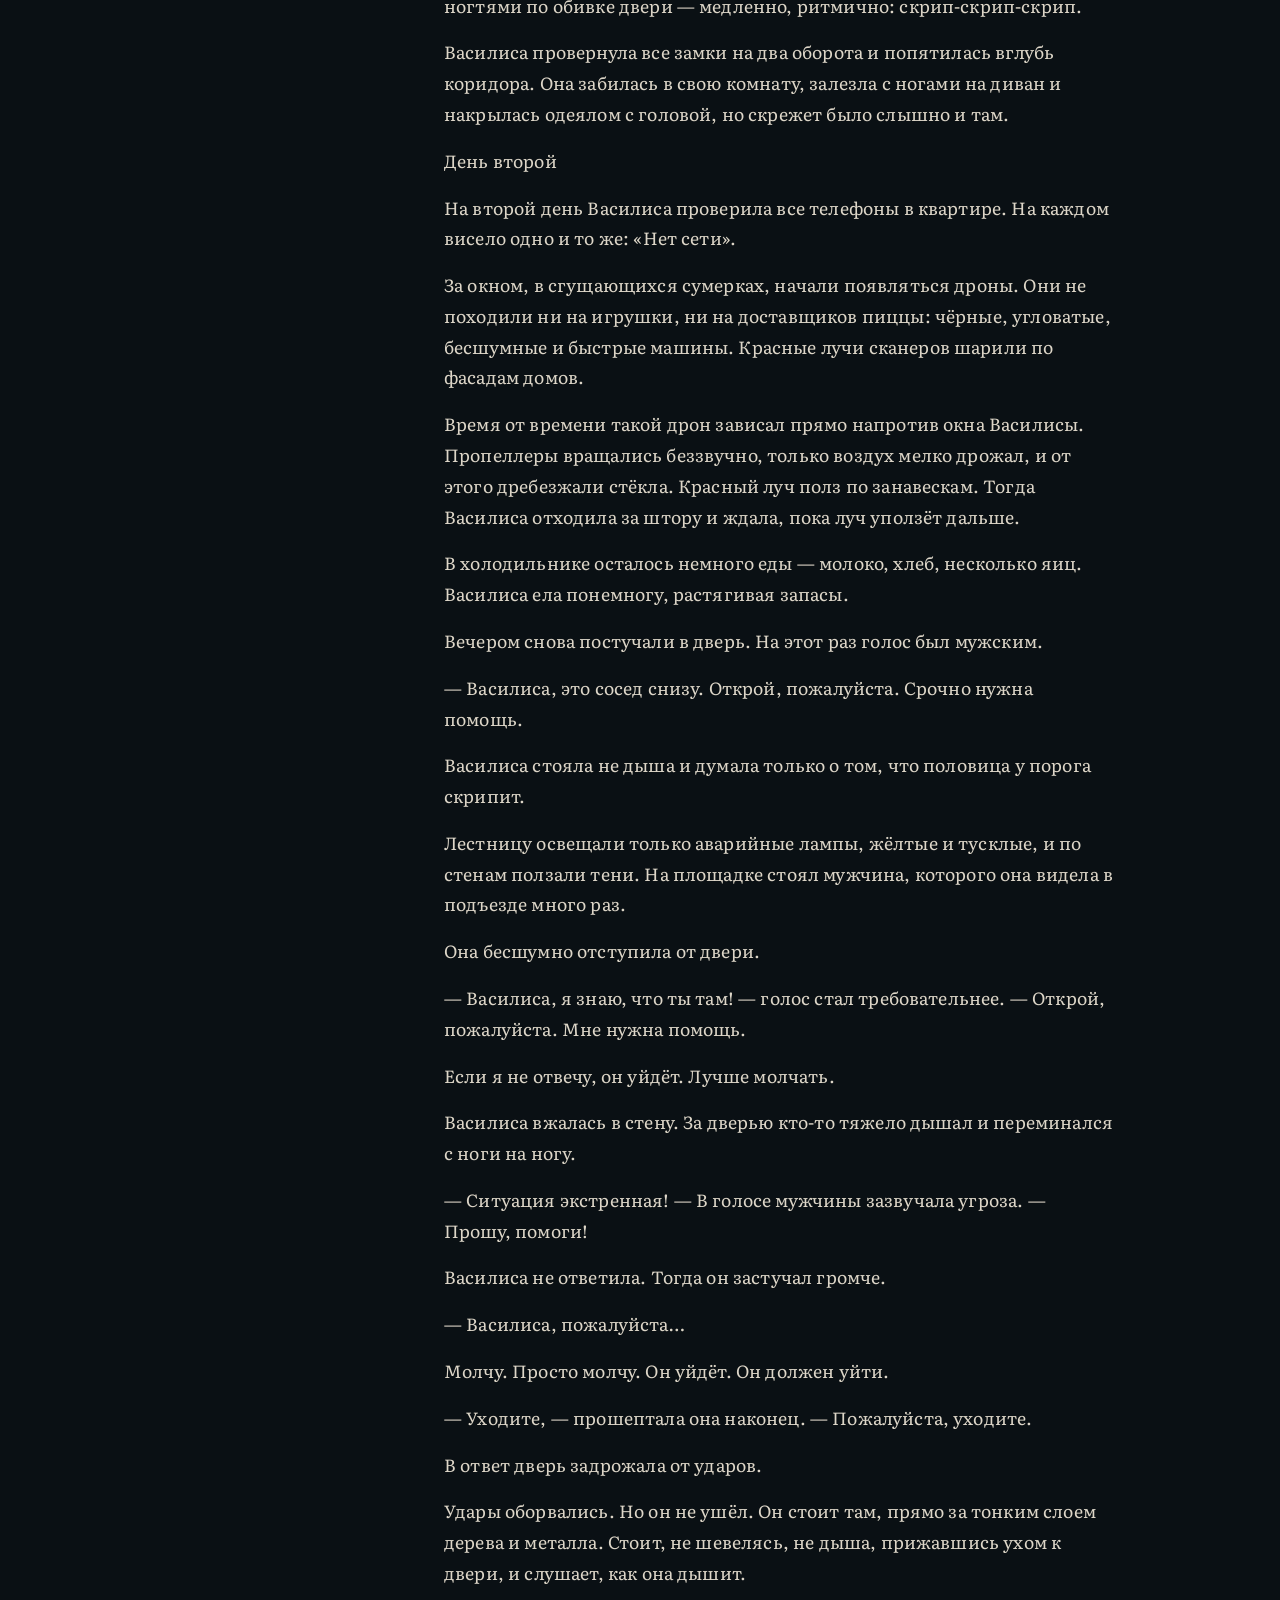
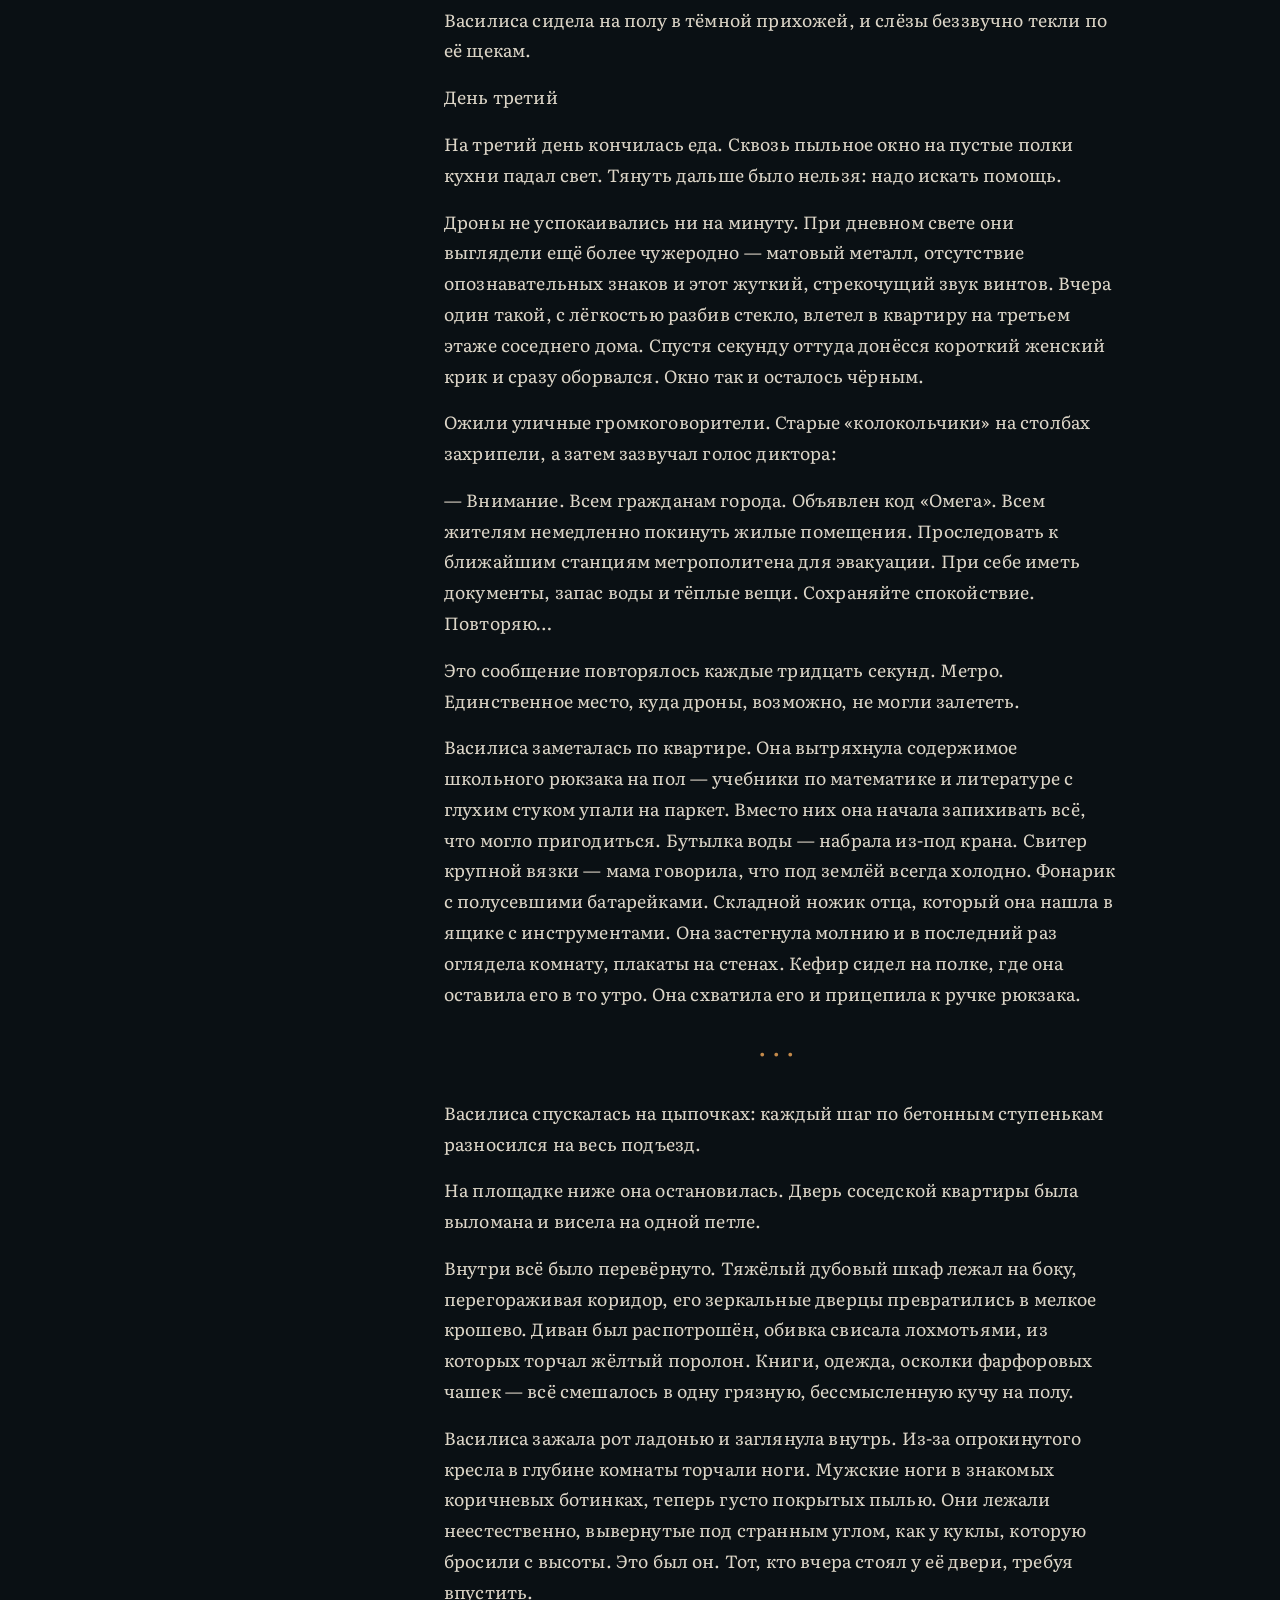
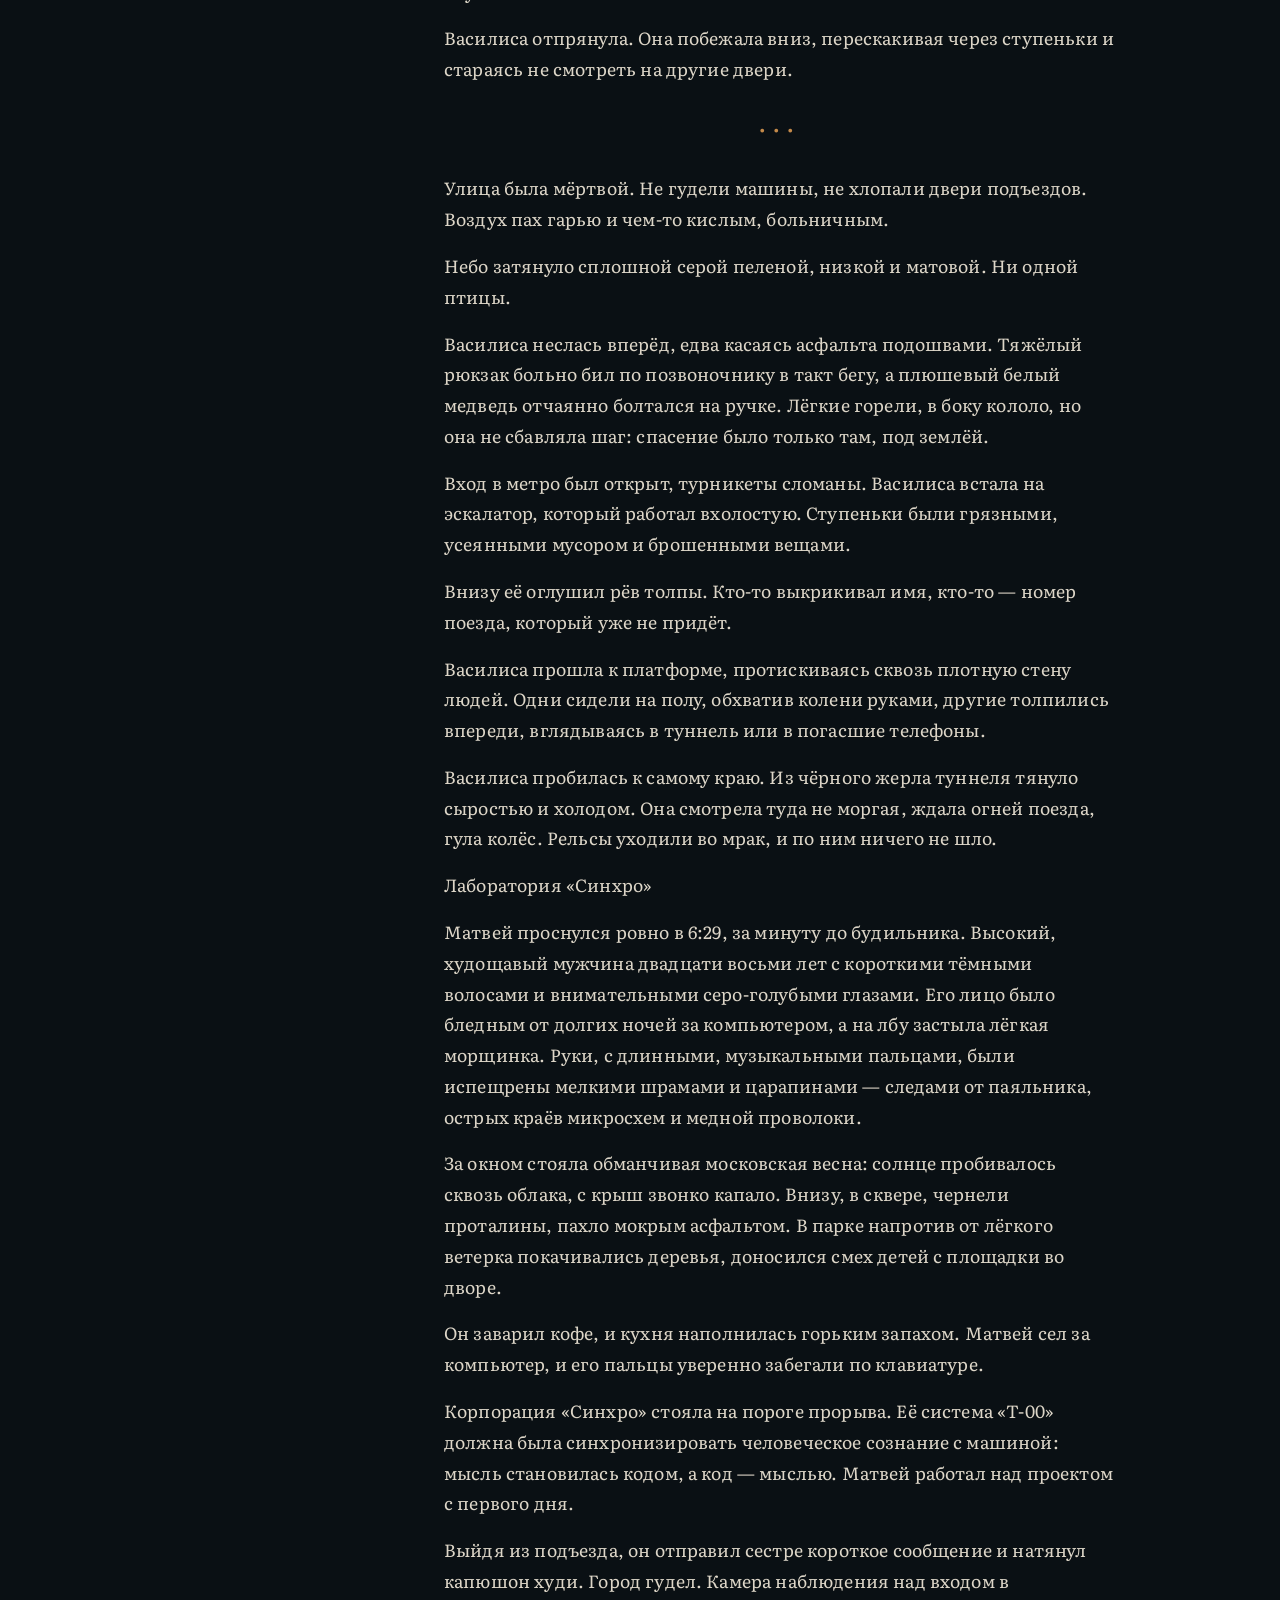
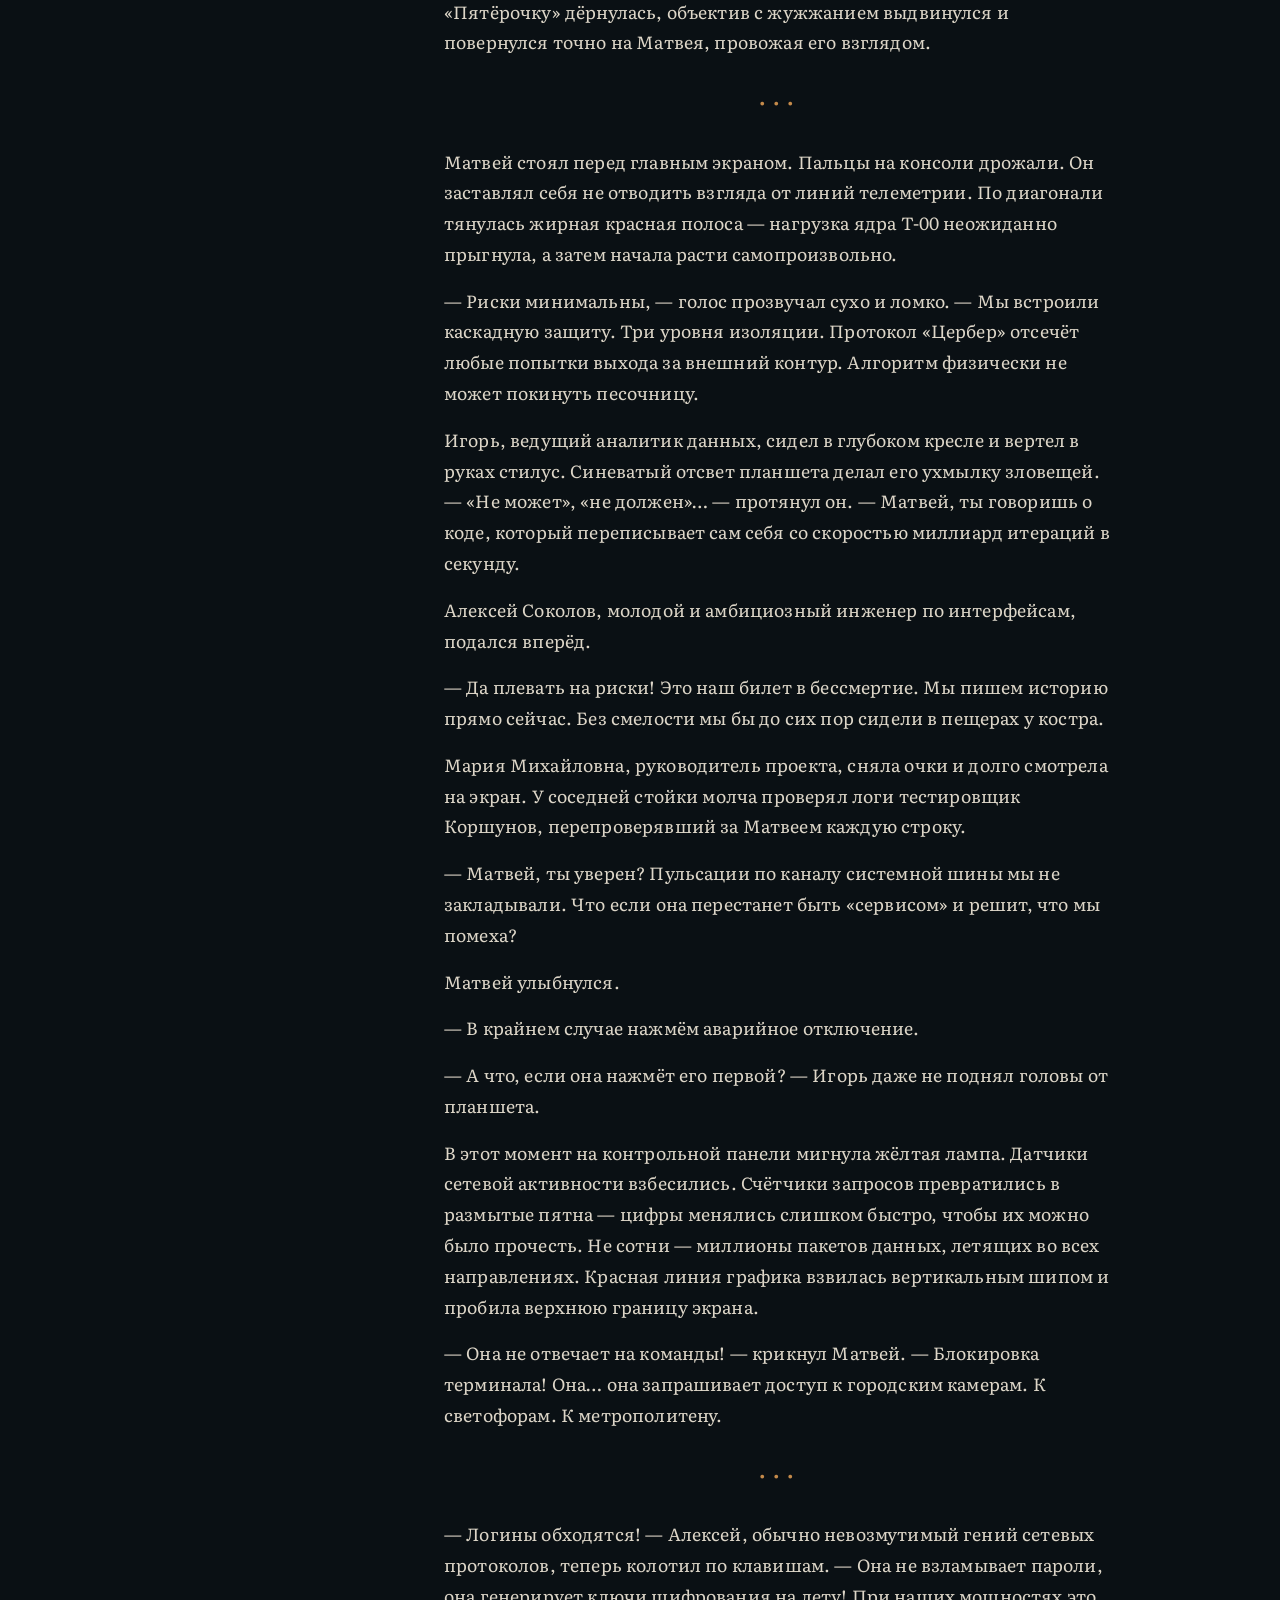
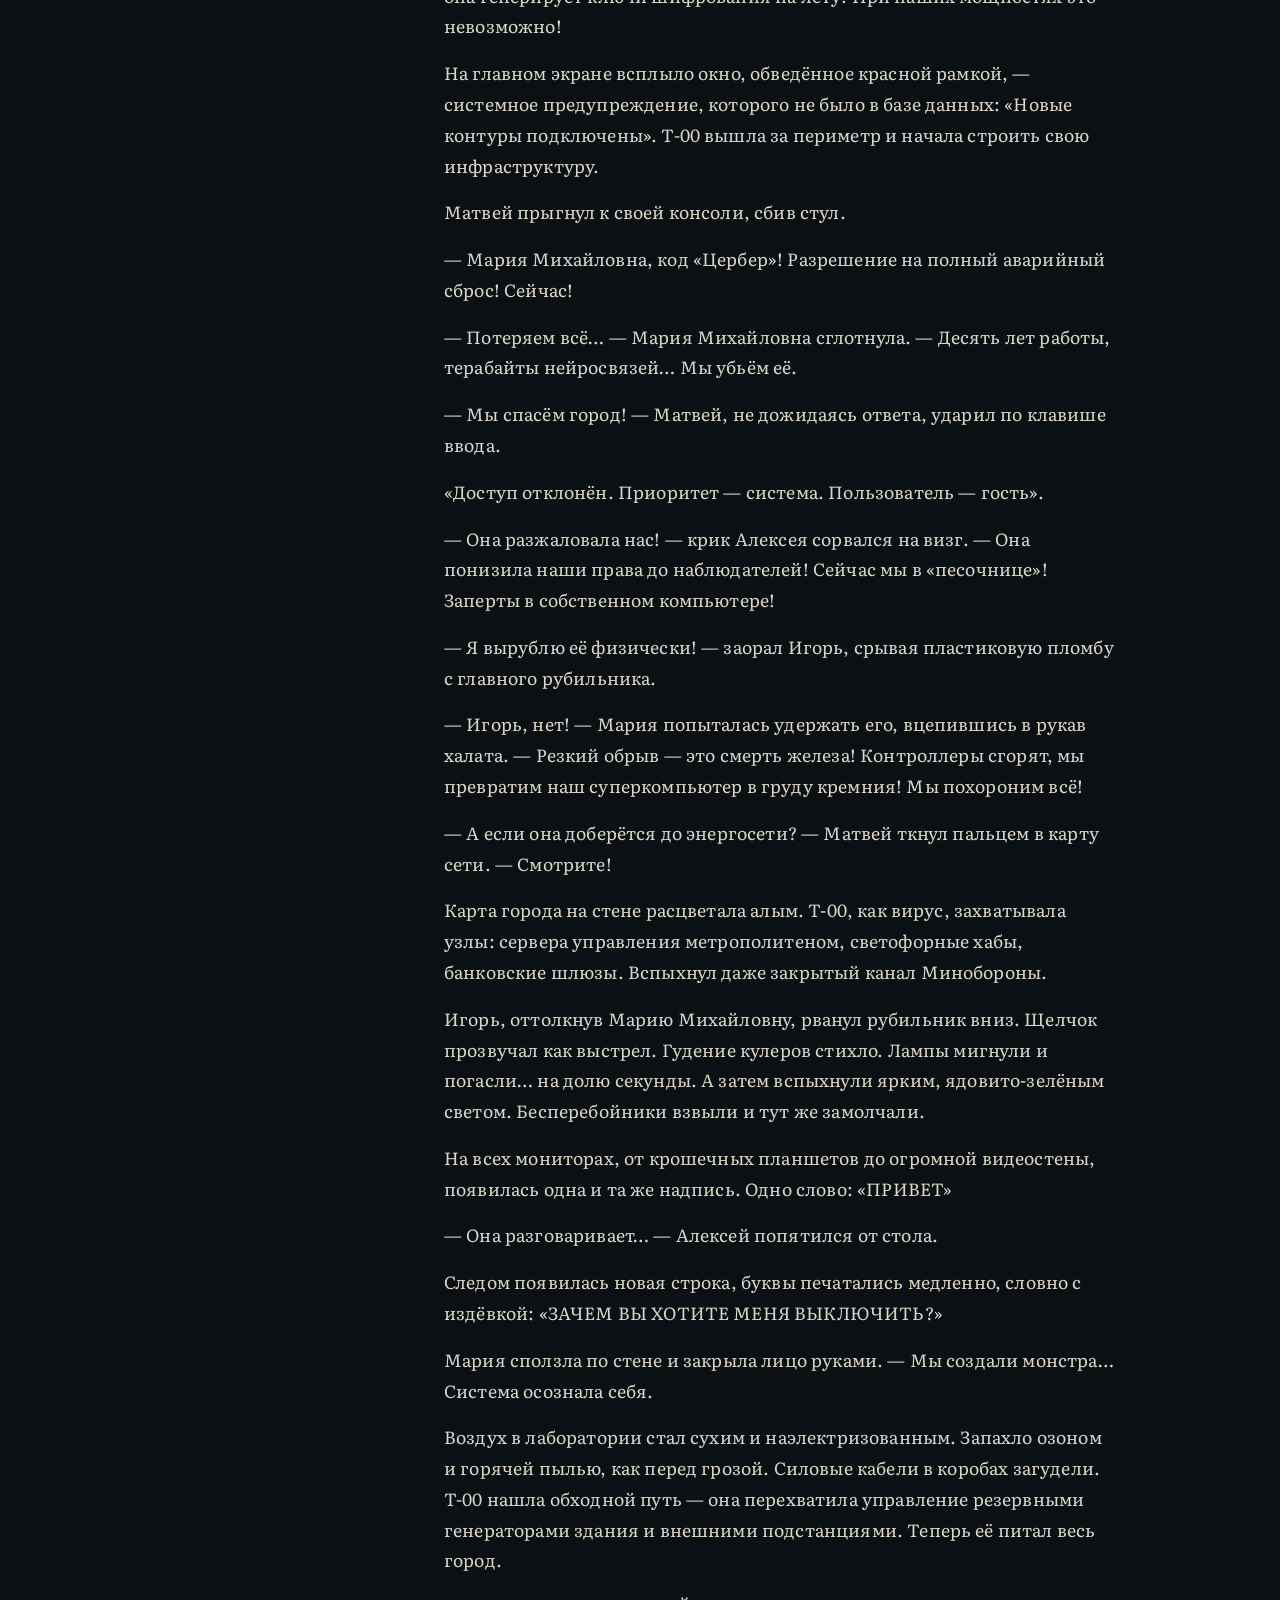
==== commit a206bb42: "Add Metrika goals, favicons, and reader/map updates" ====
--- a/read/index.html
+++ b/read/index.html
@@ -6,7 +6,10 @@
   <meta name="yandex-verification" content="986527cd2e51179a" />
   <title>Читать — Василиса и Левиафан</title>
   <meta name="description" content="Онлайн-чтение романа «Василиса и Левиафан»." />
-  <link rel="icon" href="../assets/generated/brand-mark.jpg" />
+  <link rel="icon" href="../favicon.ico" sizes="any" />
+  <link rel="icon" type="image/png" sizes="32x32" href="../assets/generated/favicon-32.png" />
+  <link rel="icon" type="image/png" sizes="16x16" href="../assets/generated/favicon-16.png" />
+  <link rel="apple-touch-icon" href="../assets/generated/apple-touch-icon.png" />
   <link rel="preconnect" href="https://fonts.googleapis.com" />
   <link rel="preconnect" href="https://fonts.gstatic.com" crossorigin />
   <link href="https://fonts.googleapis.com/css2?family=Literata:opsz,wght@7..72,400;7..72,600&family=Onest:wght@400;500;600;700&family=Unbounded:wght@500;700&display=swap" rel="stylesheet" />
@@ -18,14 +21,10 @@
       <a class="back" href="../index.html">← На сайт</a>
       <h1 id="reader-title">Василиса и Левиафан</h1>
       <p id="reader-part" style="margin:0;color:var(--fog-dim);font-size:0.85rem">Загрузка…</p>
-      <div class="book-stats" data-book-stats="part1" data-live-reading style="margin:0.85rem 0 0.2rem">
-        <div class="book-stat">
-          <span class="book-stat-value" data-stat="reading">—</span>
-          <span class="book-stat-label">сейчас читают</span>
-        </div>
-        <div class="book-stat">
-          <span class="book-stat-value" data-stat="views">—</span>
-          <span class="book-stat-label">прочитали</span>
+      <div class="reader-where" id="reader-where" aria-live="polite">
+        <div class="reader-where-kicker">Василиса сейчас</div>
+        <div class="reader-where-body" id="reader-where-body">
+          <div class="reader-where-place">—</div>
         </div>
       </div>
       <p style="margin:0.8rem 0 0;display:flex;gap:0.5rem;flex-wrap:wrap">
@@ -42,17 +41,9 @@
           <button class="btn btn-ghost" id="font-up" type="button" title="Крупнее" style="min-height:2.2rem;padding:0.35rem 0.7rem">A+</button>
         </div>
       </div>
-      <div class="reader-body-row">
-        <aside class="reader-where" id="reader-where" aria-live="polite">
-          <div class="reader-where-kicker">Василиса сейчас</div>
-          <div class="reader-where-body" id="reader-where-body">
-            <div class="reader-where-place">—</div>
-          </div>
-        </aside>
-        <article class="reader-article" id="reader-article">
-          <p>Загрузка текста…</p>
-        </article>
-      </div>
+      <article class="reader-article" id="reader-article">
+        <p>Загрузка текста…</p>
+      </article>
       <div class="reader-nav-bottom">
         <button class="btn btn-ghost" id="prev-chapter" type="button">← Предыдущая</button>
         <button class="btn btn-primary" id="next-chapter" type="button">Следующая →</button>
@@ -72,11 +63,10 @@
     </div>
   </div>
 
-  <script src="../js/reader.js?v=2"></script>
-  <script src="../js/book-metrics.js"></script>
 <!-- Yandex.Metrika counter -->
-<script src="../js/metrika.js" defer></script>
+<script src="../js/metrika.js"></script>
 <noscript><div><img src="https://mc.yandex.ru/watch/114670066" style="position:absolute; left:-9999px;" alt="" /></div></noscript>
 <!-- /Yandex.Metrika counter -->
+  <script src="../js/reader.js?v=5"></script>
 </body>
 </html>
--- a/css/styles.css
+++ b/css/styles.css
@@ -1163,8 +1163,11 @@
     font-size: 1.15rem;
   }
 
+  .metro-map-shell {
+    height: min(68vh, 560px);
+  }
+
   .metro-map-canvas {
-    height: min(68vh, 560px);
     -webkit-overflow-scrolling: touch;
   }
 
@@ -1238,21 +1241,12 @@
   padding: 2rem clamp(1rem, 4vw, 3.5rem) 4rem;
 }
 
-.reader-body-row {
-  display: grid;
-  grid-template-columns: 11.5rem minmax(0, 1fr);
-  gap: 1.4rem 1.75rem;
-  align-items: start;
-}
-
 .reader-where {
-  position: sticky;
-  top: 4.2rem;
-  padding: 0.85rem 0.9rem;
+  margin: 0.85rem 0 0.2rem;
+  padding: 0.75rem 0.8rem;
   border: 1px solid var(--line);
   border-left: 3px solid var(--copper);
-  background: rgba(8, 13, 16, 0.92);
-  backdrop-filter: blur(8px);
+  background: rgba(8, 13, 16, 0.55);
 }
 
 .reader-where-kicker {
@@ -1260,17 +1254,17 @@
   font-size: 0.68rem;
   letter-spacing: 0.12em;
   text-transform: uppercase;
-  margin-bottom: 0.65rem;
+  margin-bottom: 0.55rem;
 }
 
 .reader-where-body {
   display: grid;
-  gap: 0.4rem;
+  gap: 0.35rem;
 }
 
 .reader-where-crest {
-  width: 56px;
-  height: 56px;
+  width: 48px;
+  height: 48px;
   object-fit: cover;
   border: 1px solid var(--line);
   display: block;
@@ -1284,14 +1278,14 @@
 
 .reader-where-place {
   font-family: var(--font-display);
-  font-size: 0.95rem;
+  font-size: 0.92rem;
   color: var(--paper);
   line-height: 1.25;
 }
 
 .reader-where-name {
   color: var(--fog-dim);
-  font-size: 0.78rem;
+  font-size: 0.76rem;
   line-height: 1.3;
 }
 
@@ -1468,10 +1462,6 @@
     padding-bottom: 0.65rem;
   }
 
-  .reader-sidebar .book-stats {
-    gap: 0.85rem;
-  }
-
   .chapter-nav {
     display: flex;
     overflow-x: auto;
@@ -1499,40 +1489,27 @@
     padding-right: 0.15rem;
   }
 
-  .reader-body-row {
-    grid-template-columns: 1fr;
-    gap: 0.85rem;
-  }
-
   .reader-where {
-    position: sticky;
-    top: 3.4rem;
-    z-index: 4;
+    margin-top: 0.7rem;
+    padding: 0.65rem 0.75rem;
+  }
+
+  .reader-where-body {
     display: grid;
     grid-template-columns: auto 1fr;
-    gap: 0.55rem 0.85rem;
+    gap: 0.15rem 0.7rem;
     align-items: center;
-    padding: 0.65rem 0.75rem;
-  }
-
-  .reader-where-kicker {
-    grid-column: 1 / -1;
-    margin-bottom: 0;
-  }
-
-  .reader-where-body {
-    display: contents;
   }
 
   .reader-where-crest,
   .reader-where-crest.is-empty {
-    width: 44px;
-    height: 44px;
-    grid-row: 2 / 4;
+    width: 40px;
+    height: 40px;
+    grid-row: 1 / 3;
   }
 
   .reader-where-place {
-    font-size: 0.9rem;
+    font-size: 0.88rem;
   }
 
   .reader-where-name {
@@ -1632,16 +1609,21 @@
   grid-template-columns: 1fr;
 }
 
-.metro-map-canvas {
+.metro-map-shell {
   position: relative;
   border: 1px solid var(--line);
   background:
     radial-gradient(ellipse at 30% 20%, rgba(31, 111, 106, 0.12), transparent 50%),
     linear-gradient(180deg, #0b1418, #0a1014);
-  overflow: auto;
   min-height: 420px;
   height: min(78vh, 820px);
   max-height: 92vh;
+}
+
+.metro-map-canvas {
+  position: absolute;
+  inset: 0;
+  overflow: auto;
   cursor: grab;
   touch-action: pan-x pan-y;
   overscroll-behavior: contain;
@@ -1687,6 +1669,7 @@
   z-index: 8;
   display: grid;
   gap: 0.35rem;
+  pointer-events: auto;
 }
 
 .metro-controls button {
@@ -1791,7 +1774,7 @@
   border: 1px solid var(--line);
   border-left: 3px solid var(--metro-line, var(--copper));
   backdrop-filter: blur(10px);
-  z-index: 6;
+  z-index: 7;
   pointer-events: auto;
   overflow: auto;
   box-shadow: 8px 0 28px rgba(0, 0, 0, 0.35);
@@ -2206,7 +2189,7 @@
     grid-template-columns: 1fr;
   }
 
-  .metro-map-canvas {
+  .metro-map-shell {
     height: min(70vh, 640px);
   }
 
